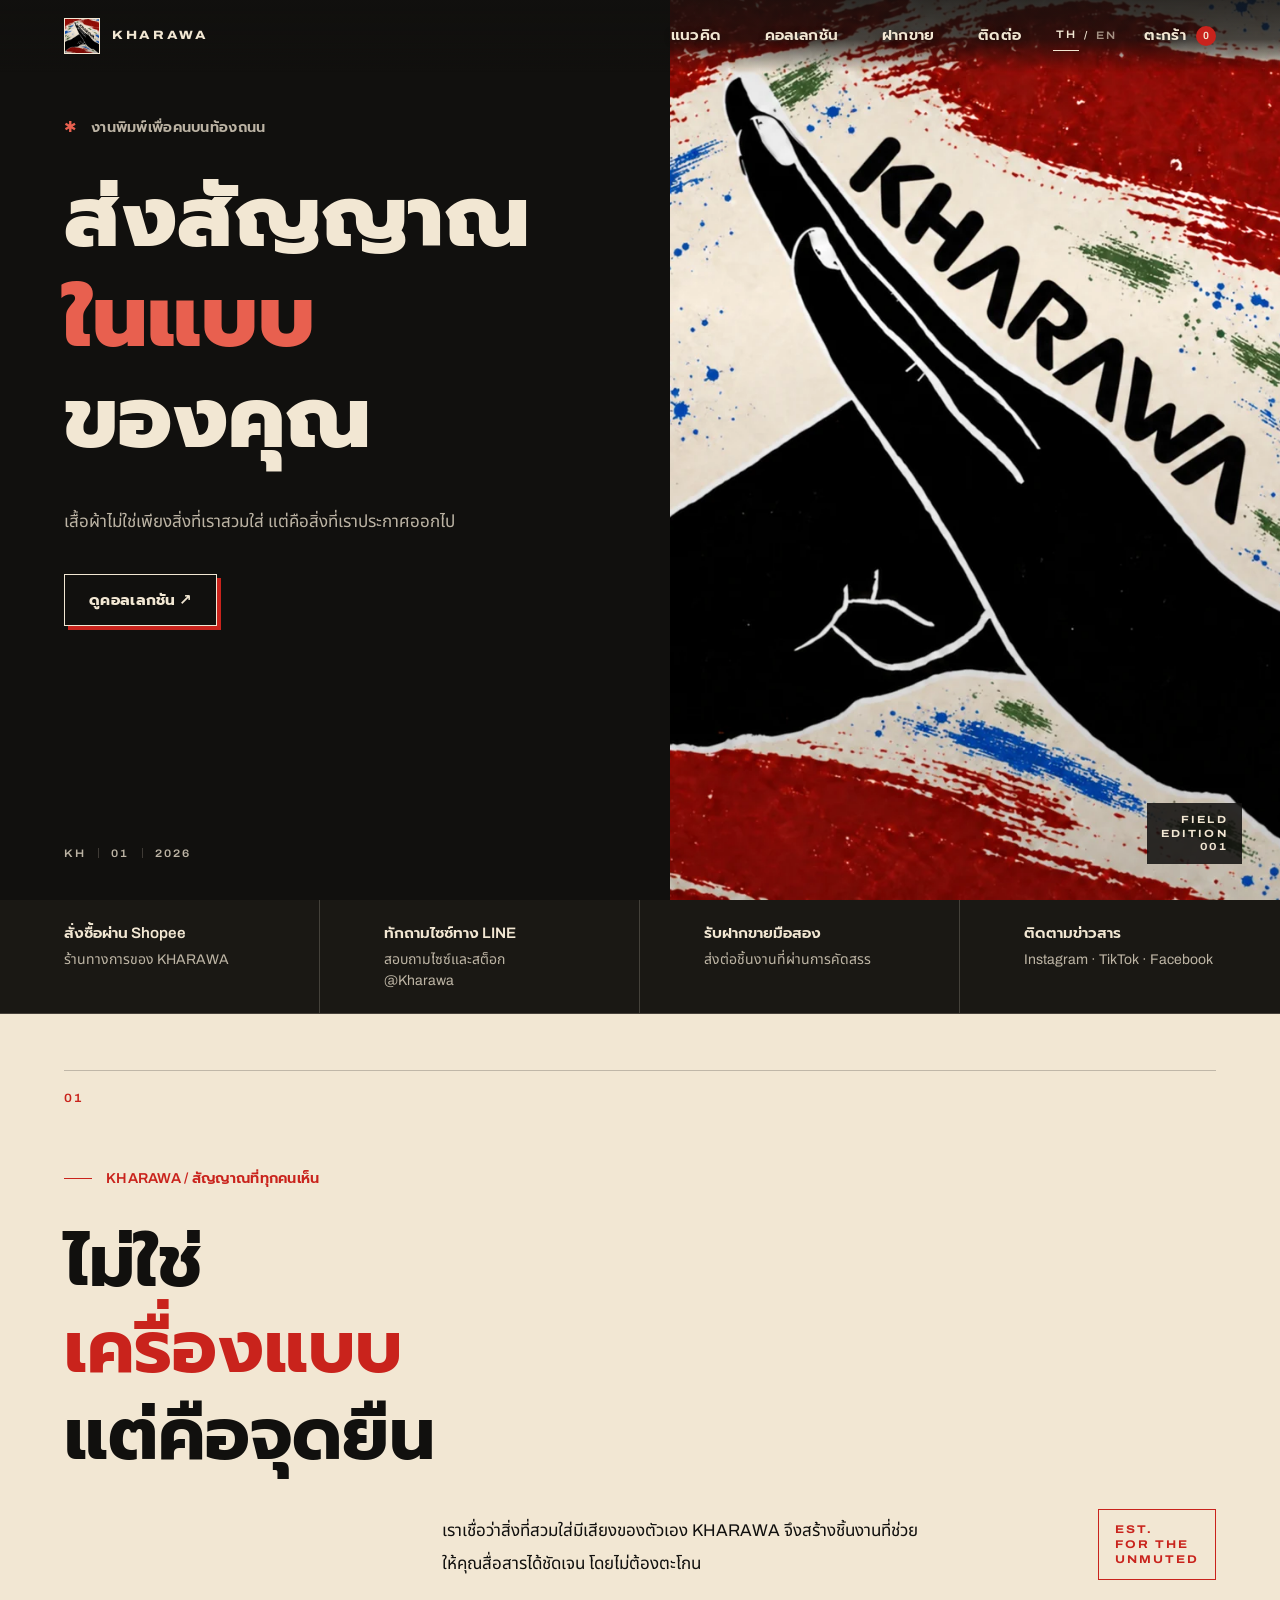
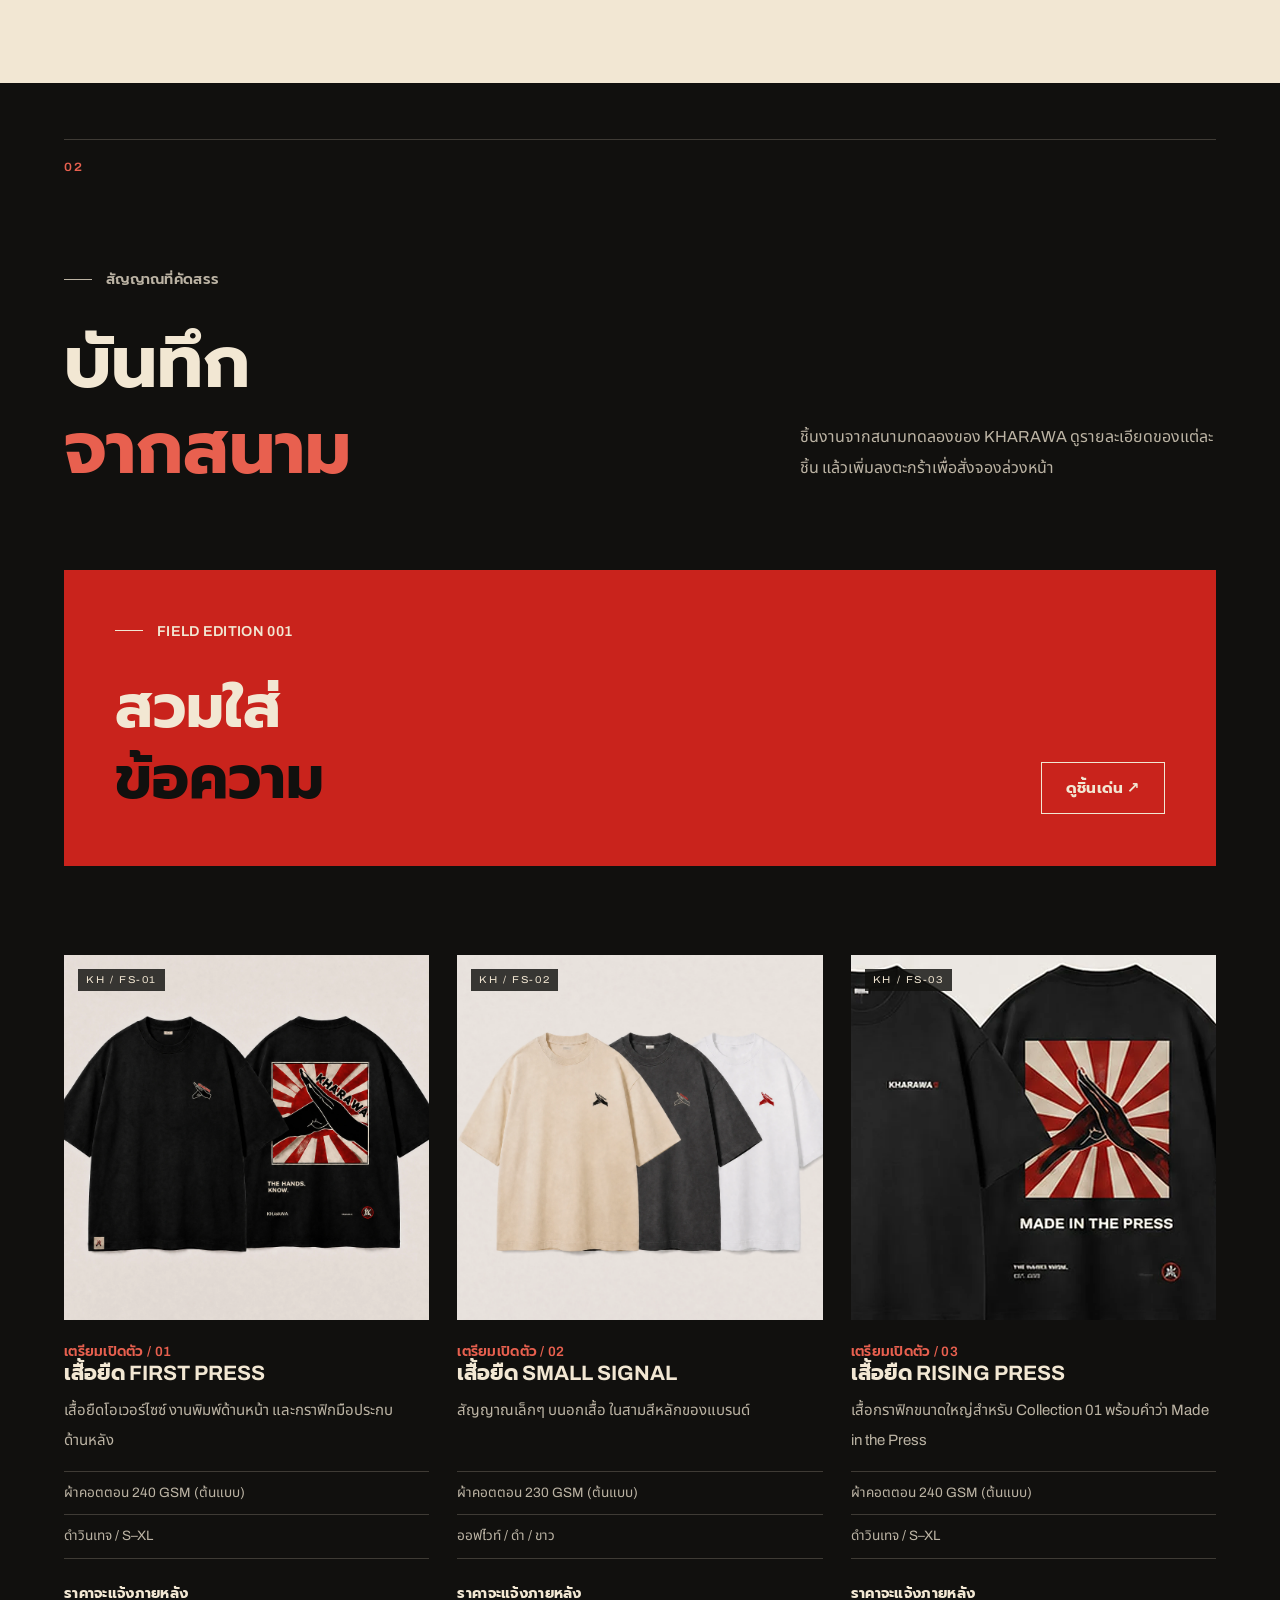
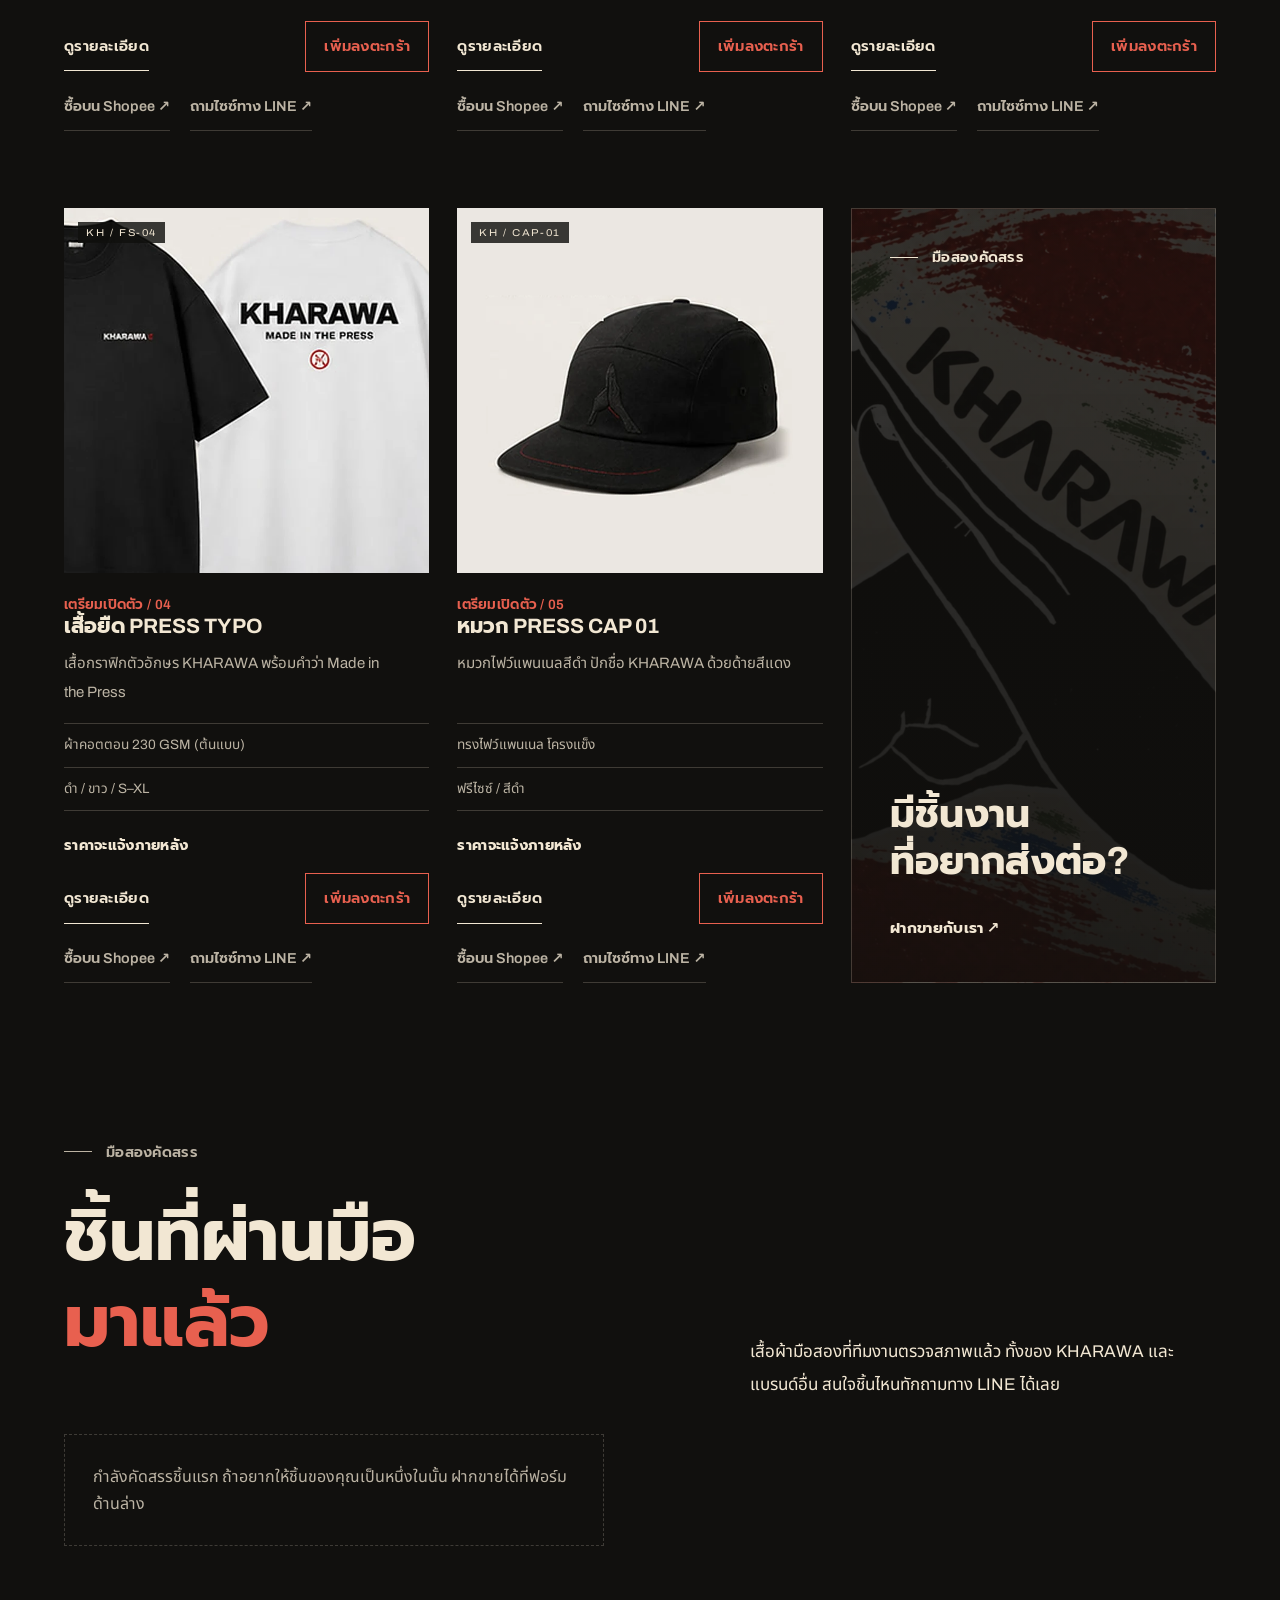
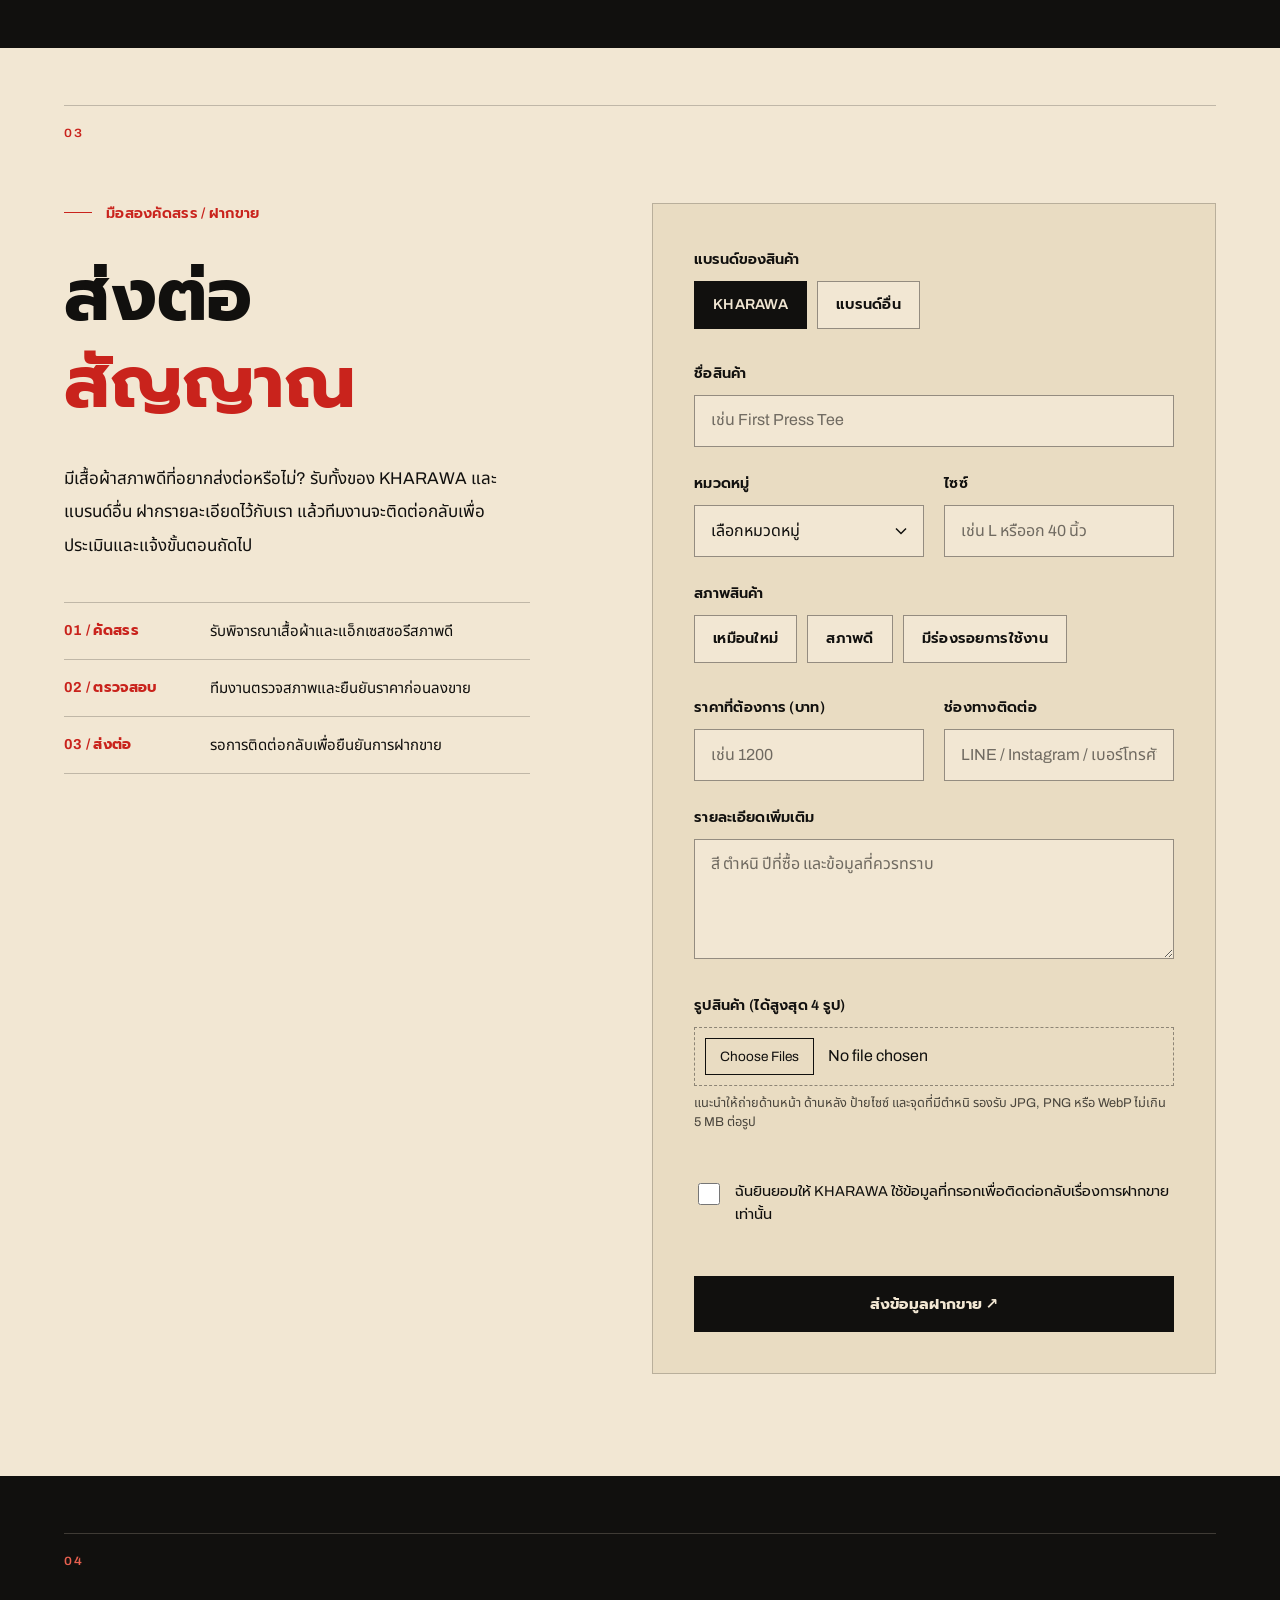
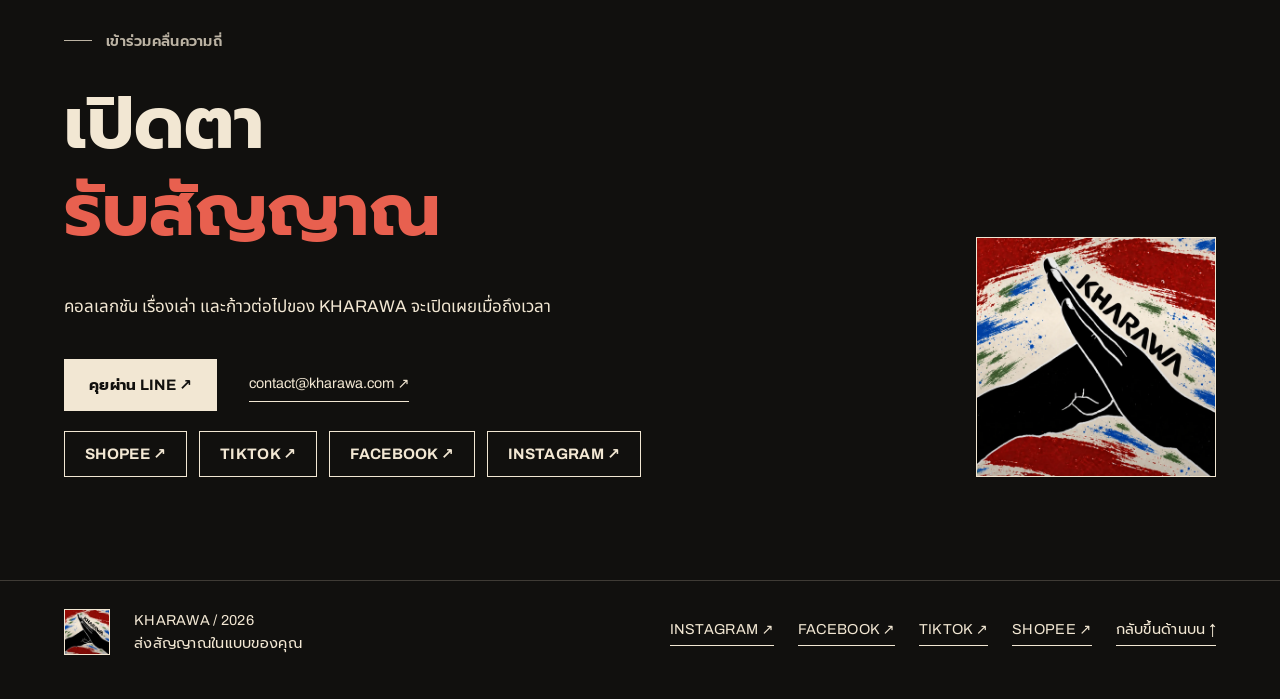
==== site/index.html @ cfc96ad9 "Add share buttons, auto caption and slideshow video for pre-loved items Co-Authored-By: Claude Sonne" ====
<!doctype html>
<html lang="th">
<head>
  <meta charset="utf-8" />
  <meta name="viewport" content="width=device-width, initial-scale=1" />
  <meta name="description" content="KHARAWA — Make Your Signal. เสื้อผ้าและชิ้นงานที่ให้คุณประกาศตัวตนผ่านสิ่งที่สวมใส่" />
  <meta name="theme-color" content="#11100e" />
  <meta property="og:title" content="KHARAWA — Make Your Signal" />
  <meta property="og:description" content="Not a uniform. A position." />
  <meta property="og:type" content="website" />
  <title>KHARAWA — Make Your Signal</title>
  <link rel="icon" type="image/png" sizes="32x32" href="./assets/favicon-32.png" />
  <link rel="apple-touch-icon" href="./assets/apple-touch-icon.png" />
  <link rel="preconnect" href="https://fonts.googleapis.com" />
  <link rel="preconnect" href="https://fonts.gstatic.com" crossorigin />
  <link rel="stylesheet" href="https://fonts.googleapis.com/css2?family=Archivo:wdth,wght@62..125,100..900&family=Noto+Sans+Thai:wght@300..800&family=Prompt:wght@500;600;700;800&display=swap" />
  <link rel="stylesheet" href="./styles.css" />
</head>
<body>
  <header class="site-header" id="top">
    <a class="brand-lockup" href="#top" aria-label="กลับไปหน้าแรก KHARAWA">
      <img src="./assets/icon-192.png" width="36" height="36" alt="โลโก้ KHARAWA รูปมือประกบและตัวอักษร KHARAWA" />
      <span>KHARAWA</span>
    </a>
    <nav class="main-nav" aria-label="เมนูหลัก">
      <a href="#manifesto" data-i18n="nav.manifesto">แนวคิด</a>
      <a href="#collection" data-i18n="nav.collection">คอลเลกชัน</a>
      <a href="#consign" data-i18n="nav.consign">ฝากขาย</a>
      <a href="#contact" data-i18n="nav.contact">ติดต่อ</a>
    </nav>
    <div class="header-actions">
      <div class="language-switcher" aria-label="เลือกภาษา"><button class="language-button is-active" type="button" data-language="th" aria-pressed="true">TH</button><span>/</span><button class="language-button" type="button" data-language="en" aria-pressed="false">EN</button></div>
      <button class="cart-button" type="button" aria-controls="cart-drawer" aria-expanded="false">ตะกร้า <span class="cart-count">0</span></button>
      <button class="menu-button" type="button" aria-expanded="false" aria-controls="mobile-nav">เมนู</button>
    </div>
  </header>

  <div class="mobile-nav" id="mobile-nav" hidden>
    <a href="#manifesto" data-i18n="nav.mobileManifesto">01 / แนวคิด</a>
    <a href="#collection" data-i18n="nav.mobileCollection">02 / คอลเลกชัน</a>
    <a href="#consign" data-i18n="nav.mobileConsign">03 / ฝากขาย</a>
    <a href="#contact" data-i18n="nav.mobileContact">04 / ติดต่อ</a>
  </div>

  <aside class="cart-drawer" id="cart-drawer" aria-label="ตะกร้าสินค้า" aria-hidden="true">
    <div class="cart-head"><h2 data-i18n="cart.title">ตะกร้าของคุณ</h2><button class="cart-close" type="button" aria-label="ปิดตะกร้า">×</button></div>
    <div class="cart-items" aria-live="polite"><p class="empty-cart">ยังไม่มีสินค้าในตะกร้า</p></div>
    <div class="cart-foot">
      <div class="cart-total"><span data-i18n="cart.total">รวม</span><strong class="cart-total-value">ราคาจะแจ้งภายหลัง</strong></div>
      <p class="cart-note" data-i18n="cart.note">ราคาและค่าจัดส่งจะแจ้งยืนยันเมื่อเปิดรับสั่งจองล่วงหน้า</p>
      <button class="button button-dark checkout-button" type="button" disabled data-i18n="cart.checkout">ขอสั่งจองล่วงหน้า</button>
    </div>
  </aside>
  <div class="cart-backdrop" hidden></div>

  <dialog class="product-modal" id="product-modal">
    <button class="modal-close" type="button" aria-label="ปิดรายละเอียดสินค้า">×</button>
    <div class="modal-layout">
      <div class="modal-art product-image"><span class="modal-sku"></span></div>
      <div class="modal-copy">
        <p class="product-meta modal-status"></p>
        <h2 class="modal-title"></h2>
        <p class="modal-description"></p>
        <ul class="modal-specs"></ul>
        <strong class="modal-price" data-i18n="price.tbc">ราคาจะแจ้งภายหลัง</strong>
        <button class="button button-dark modal-add" type="button" data-i18n="cart.add">เพิ่มลงตะกร้า +</button>
      </div>
    </div>
  </dialog>

  <main>
    <section class="hero" aria-labelledby="hero-title">
      <div class="hero-copy">
        <p class="eyebrow" data-i18n="hero.eyebrow">งานพิมพ์เพื่อคนบนท้องถนน</p>
        <h1 id="hero-title" data-i18n-html="hero.title">ส่งสัญญาณ<br /><em>ในแบบ</em><br />ของคุณ</h1>
        <p class="hero-description" data-i18n="hero.description">เสื้อผ้าไม่ใช่เพียงสิ่งที่เราสวมใส่ แต่คือสิ่งที่เราประกาศออกไป</p>
        <a class="button button-light hero-cta" href="#collection" data-i18n="hero.cta">ดูคอลเลกชัน ↗</a>
        <p class="edition-mark"><span>KH</span><span>01</span><span>2026</span></p>
      </div>
      <div class="hero-art">
        <img src="./assets/kharawa-art.webp" width="1228" height="1060" alt="ภาพศิลป์ KHARAWA รูปมือประกบเหนือพื้นผิวสีแดง ครีม น้ำเงิน และเขียว" fetchpriority="high" />
        <span class="hero-art-label">FIELD<br />EDITION<br />001</span>
      </div>
    </section>

        <section class="trust-strip" aria-label="ช่องทางและบริการ">
      <p><b data-i18n="trust.1t">สั่งซื้อผ่าน Shopee</b><span data-i18n="trust.1">ร้านทางการของ KHARAWA</span></p>
      <p><b data-i18n="trust.2t">ทักถามไซซ์ทาง LINE</b><span data-i18n="trust.2">สอบถามไซซ์และสต็อก @Kharawa</span></p>
      <p><b data-i18n="trust.3t">รับฝากขายมือสอง</b><span data-i18n="trust.3">ส่งต่อชิ้นงานที่ผ่านการคัดสรร</span></p>
      <p><b data-i18n="trust.4t">ติดตามข่าวสาร</b><span data-i18n="trust.4">Instagram · TikTok · Facebook</span></p>
    </section>
    <section class="manifesto section-cream" id="manifesto" aria-labelledby="manifesto-title">
      <div class="section-index">01</div>
      <div class="manifesto-main">
        <p class="eyebrow dark" data-i18n="manifesto.eyebrow">KHARAWA / สัญญาณที่ทุกคนเห็น</p>
        <h2 id="manifesto-title" data-i18n-html="manifesto.title">ไม่ใช่<br /><em>เครื่องแบบ</em><br />แต่คือจุดยืน</h2>
        <p class="body-copy" data-i18n="manifesto.body">เราเชื่อว่าสิ่งที่สวมใส่มีเสียงของตัวเอง KHARAWA จึงสร้างชิ้นงานที่ช่วยให้คุณสื่อสารได้ชัดเจน โดยไม่ต้องตะโกน</p>
      </div>
      <div class="manifesto-stamp">EST.<br />FOR THE<br />UNMUTED</div>
    </section>

    <section class="collection section-black" id="collection" aria-labelledby="collection-title">
      <div class="section-index">02</div>
      <div class="collection-heading">
        <div>
          <p class="eyebrow" data-i18n="collection.eyebrow">สัญญาณที่คัดสรร</p>
          <h2 id="collection-title" data-i18n-html="collection.title">บันทึก<br /><em>จากสนาม</em></h2>
        </div>
        <p class="section-intro" data-i18n="collection.intro">ชิ้นงานจากสนามทดลองของ KHARAWA ดูรายละเอียดของแต่ละชิ้น แล้วเพิ่มลงตะกร้าเพื่อสั่งจองล่วงหน้า</p>
      </div>

      <div class="showcase-banner">
        <div><p class="eyebrow" data-i18n="showcase.eyebrow">FIELD EDITION 001</p><h3 data-i18n-html="showcase.title">สวมใส่<br /><em>ข้อความ</em></h3></div>
        <button class="button button-light" type="button" data-product="first-press-tee" data-i18n="showcase.cta">ดูชิ้นเด่น ↗</button>
      </div>

      <div class="product-grid">
        <article class="product-card" data-card="first-press-tee"><div class="product-image product-image-1"><span>KH / FS-01</span></div><p class="product-meta">เตรียมเปิดตัว / 01</p><h3>เสื้อยืด FIRST PRESS</h3><p>เสื้อยืดโอเวอร์ไซซ์ งานพิมพ์ด้านหน้า และกราฟิกมือประกบด้านหลัง</p><ul><li>ผ้าคอตตอน 240 GSM (ต้นแบบ)</li><li>ดำวินเทจ / S–XL</li></ul><strong data-i18n="price.tbc">ราคาจะแจ้งภายหลัง</strong><div class="product-actions"><button class="text-button" type="button" data-product="first-press-tee">ดูรายละเอียด</button><button class="add-button" type="button" data-add="first-press-tee">เพิ่มลงตะกร้า</button></div><div class="buy-row"><a class="buy-link" href="https://shopee.co.th/liu.bei0705#product_list" target="_blank" rel="noopener noreferrer" data-i18n="buy.shopee">ซื้อบน Shopee ↗</a><a class="buy-link" href="https://line.me/R/ti/p/%40Kharawa" target="_blank" rel="noopener noreferrer" data-i18n="buy.line">ถามไซซ์ทาง LINE ↗</a></div></article>
        <article class="product-card" data-card="small-signal-tee"><div class="product-image product-image-2"><span>KH / FS-02</span></div><p class="product-meta">เตรียมเปิดตัว / 02</p><h3>เสื้อยืด SMALL SIGNAL</h3><p>สัญญาณเล็กๆ บนอกเสื้อ ในสามสีหลักของแบรนด์</p><ul><li>ผ้าคอตตอน 230 GSM (ต้นแบบ)</li><li>ออฟไวท์ / ดำ / ขาว</li></ul><strong data-i18n="price.tbc">ราคาจะแจ้งภายหลัง</strong><div class="product-actions"><button class="text-button" type="button" data-product="small-signal-tee">ดูรายละเอียด</button><button class="add-button" type="button" data-add="small-signal-tee">เพิ่มลงตะกร้า</button></div><div class="buy-row"><a class="buy-link" href="https://shopee.co.th/liu.bei0705#product_list" target="_blank" rel="noopener noreferrer" data-i18n="buy.shopee">ซื้อบน Shopee ↗</a><a class="buy-link" href="https://line.me/R/ti/p/%40Kharawa" target="_blank" rel="noopener noreferrer" data-i18n="buy.line">ถามไซซ์ทาง LINE ↗</a></div></article>
        <article class="product-card" data-card="rising-press-tee"><div class="product-image product-image-3"><span>KH / FS-03</span></div><p class="product-meta">เตรียมเปิดตัว / 03</p><h3>เสื้อยืด RISING PRESS</h3><p>เสื้อกราฟิกขนาดใหญ่สำหรับ Collection 01 พร้อมคำว่า Made in the Press</p><ul><li>ผ้าคอตตอน 240 GSM (ต้นแบบ)</li><li>ดำวินเทจ / S–XL</li></ul><strong data-i18n="price.tbc">ราคาจะแจ้งภายหลัง</strong><div class="product-actions"><button class="text-button" type="button" data-product="rising-press-tee">ดูรายละเอียด</button><button class="add-button" type="button" data-add="rising-press-tee">เพิ่มลงตะกร้า</button></div><div class="buy-row"><a class="buy-link" href="https://shopee.co.th/liu.bei0705#product_list" target="_blank" rel="noopener noreferrer" data-i18n="buy.shopee">ซื้อบน Shopee ↗</a><a class="buy-link" href="https://line.me/R/ti/p/%40Kharawa" target="_blank" rel="noopener noreferrer" data-i18n="buy.line">ถามไซซ์ทาง LINE ↗</a></div></article>
        <article class="product-card" data-card="press-typo-tee"><div class="product-image product-image-4"><span>KH / FS-04</span></div><p class="product-meta">เตรียมเปิดตัว / 04</p><h3>เสื้อยืด PRESS TYPO</h3><p>เสื้อกราฟิกตัวอักษร KHARAWA พร้อมคำว่า Made in the Press</p><ul><li>ผ้าคอตตอน 230 GSM (ต้นแบบ)</li><li>ดำ / ขาว / S–XL</li></ul><strong data-i18n="price.tbc">ราคาจะแจ้งภายหลัง</strong><div class="product-actions"><button class="text-button" type="button" data-product="press-typo-tee">ดูรายละเอียด</button><button class="add-button" type="button" data-add="press-typo-tee">เพิ่มลงตะกร้า</button></div><div class="buy-row"><a class="buy-link" href="https://shopee.co.th/liu.bei0705#product_list" target="_blank" rel="noopener noreferrer" data-i18n="buy.shopee">ซื้อบน Shopee ↗</a><a class="buy-link" href="https://line.me/R/ti/p/%40Kharawa" target="_blank" rel="noopener noreferrer" data-i18n="buy.line">ถามไซซ์ทาง LINE ↗</a></div></article>
        <article class="product-card" data-card="press-cap-01"><div class="product-image product-image-5"><span>KH / CAP-01</span></div><p class="product-meta">เตรียมเปิดตัว / 05</p><h3>หมวก PRESS CAP 01</h3><p>หมวกไฟว์แพนเนลสีดำ ปักชื่อ KHARAWA ด้วยด้ายสีแดง</p><ul><li>ทรงไฟว์แพนเนล โครงแข็ง</li><li>ฟรีไซซ์ / สีดำ</li></ul><strong data-i18n="price.tbc">ราคาจะแจ้งภายหลัง</strong><div class="product-actions"><button class="text-button" type="button" data-product="press-cap-01">ดูรายละเอียด</button><button class="add-button" type="button" data-add="press-cap-01">เพิ่มลงตะกร้า</button></div><div class="buy-row"><a class="buy-link" href="https://shopee.co.th/liu.bei0705#product_list" target="_blank" rel="noopener noreferrer" data-i18n="buy.shopee">ซื้อบน Shopee ↗</a><a class="buy-link" href="https://line.me/R/ti/p/%40Kharawa" target="_blank" rel="noopener noreferrer" data-i18n="buy.line">ถามไซซ์ทาง LINE ↗</a></div></article>
        <a class="grid-note" href="#consign"><p class="eyebrow" data-i18n="note.eyebrow">มือสองคัดสรร</p><h3 data-i18n-html="note.title">มีชิ้นงาน<br />ที่อยากส่งต่อ?</h3><span class="note-cta" data-i18n="note.cta">ฝากขายกับเรา ↗</span></a>
      </div>
    </section>

    <section class="preloved section-black" id="preloved" aria-labelledby="preloved-title">
      <div class="preloved-head">
        <div><p class="eyebrow" data-i18n="preloved.eyebrow">มือสองคัดสรร</p><h2 id="preloved-title" data-i18n-html="preloved.title">ชิ้นที่ผ่านมือ<br /><em>มาแล้ว</em></h2></div>
        <p class="body-copy" data-i18n="preloved.body">เสื้อผ้ามือสองที่ทีมงานตรวจสภาพแล้ว ทั้งของ KHARAWA และแบรนด์อื่น สนใจชิ้นไหนทักถามทาง LINE ได้เลย</p>
      </div>
      <div class="preloved-filters" id="preloved-filters" role="group" aria-label="กรองตามแบรนด์" hidden></div>
      <div class="preloved-grid" id="preloved-grid"></div>
      <p class="preloved-empty" id="preloved-empty" hidden></p>
    </section>

    <section class="consign section-cream" id="consign" aria-labelledby="consign-title">
      <div class="section-index">03</div>
      <div class="consign-intro">
        <p class="eyebrow dark" data-i18n="consign.eyebrow">มือสองคัดสรร / ฝากขาย</p>
        <h2 id="consign-title" data-i18n-html="consign.title">ส่งต่อ<br /><em>สัญญาณ</em></h2>
        <p class="body-copy" data-i18n="consign.body">มีชิ้นงาน KHARAWA ที่อยากส่งต่อหรือไม่? ฝากรายละเอียดไว้กับเรา แล้วทีมงานจะติดต่อกลับเพื่อประเมินและแจ้งขั้นตอนถัดไป</p>
        <div class="consign-rules">
          <p><strong data-i18n="consign.ruleOneTitle">01 / คัดสรร</strong><span data-i18n="consign.ruleOne">รับพิจารณาเสื้อผ้าและแอ็กเซสซอรีสภาพดี</span></p>
          <p><strong data-i18n="consign.ruleTwoTitle">02 / ตรวจสอบ</strong><span data-i18n="consign.ruleTwo">ทีมงานตรวจสภาพและยืนยันราคาก่อนลงขาย</span></p>
          <p><strong data-i18n="consign.ruleThreeTitle">03 / ส่งต่อ</strong><span data-i18n="consign.ruleThree">รอการติดต่อกลับเพื่อยืนยันการฝากขาย</span></p>
        </div>
      </div>
      <div class="consign-panel">
      <form class="consign-form" id="consign-form" novalidate>
        <fieldset class="field-group"><legend data-i18n="consign.brandLabel">แบรนด์ของสินค้า</legend>
          <div class="pill-row">
            <label class="pill"><input type="radio" name="brand" value="kharawa" checked /><span data-i18n="consign.brandKharawa">KHARAWA</span></label>
            <label class="pill"><input type="radio" name="brand" value="other" /><span data-i18n="consign.brandOther">แบรนด์อื่น</span></label>
          </div>
          <label class="brand-other" id="brand-other-wrap" hidden><span data-i18n="consign.brandNameLabel">ชื่อแบรนด์</span><input name="brandName" autocomplete="off" placeholder="เช่น Uniqlo, Carhartt" data-i18n-placeholder="consign.brandNamePlaceholder" /></label>
        </fieldset>
        <label><span data-i18n="consign.itemLabel">ชื่อสินค้า</span><input name="itemName" required placeholder="เช่น First Press Tee" data-i18n-placeholder="consign.itemPlaceholder" /></label>
        <div class="form-row"><label><span data-i18n="consign.categoryLabel">หมวดหมู่</span><select name="category" required><option value="" data-i18n="consign.categoryPlaceholder">เลือกหมวดหมู่</option><option value="tee" data-i18n="consign.tee">เสื้อยืด</option><option value="shirt" data-i18n="consign.shirt">เสื้อเชิ้ต / เสื้อมีกระดุม</option><option value="outer" data-i18n="consign.outer">แจ็กเก็ต / เสื้อคลุม</option><option value="bottoms" data-i18n="consign.bottoms">กางเกง / กระโปรง</option><option value="cap" data-i18n="consign.cap">หมวก</option><option value="accessory" data-i18n="consign.accessory">แอ็กเซสซอรี</option><option value="other" data-i18n="consign.otherCat">อื่นๆ</option></select></label><label><span data-i18n="consign.sizeLabel">ไซซ์</span><input name="size" required placeholder="เช่น L หรืออก 40 นิ้ว" data-i18n-placeholder="consign.sizePlaceholder" /></label></div>
        <fieldset class="field-group"><legend data-i18n="consign.conditionLabel">สภาพสินค้า</legend>
          <div class="pill-row">
            <label class="pill"><input type="radio" name="condition" value="new" required /><span data-i18n="consign.conditionNew">เหมือนใหม่</span></label>
            <label class="pill"><input type="radio" name="condition" value="good" /><span data-i18n="consign.conditionGood">สภาพดี</span></label>
            <label class="pill"><input type="radio" name="condition" value="used" /><span data-i18n="consign.conditionUsed">มีร่องรอยการใช้งาน</span></label>
          </div>
        </fieldset>
        <div class="form-row"><label><span data-i18n="consign.priceLabel">ราคาที่ต้องการ (บาท)</span><input name="price" type="number" min="0" step="1" inputmode="numeric" placeholder="เช่น 1200" data-i18n-placeholder="consign.pricePlaceholder" /></label><label><span data-i18n="consign.contactLabel">ช่องทางติดต่อ</span><input name="contact" required placeholder="LINE / Instagram / เบอร์โทรศัพท์" data-i18n-placeholder="consign.contactPlaceholder" /></label></div>
        <label><span data-i18n="consign.detailsLabel">รายละเอียดเพิ่มเติม</span><textarea name="details" rows="4" placeholder="สี ตำหนิ ปีที่ซื้อ และข้อมูลที่ควรทราบ" data-i18n-placeholder="consign.detailsPlaceholder"></textarea></label>
        <label class="file-field"><span data-i18n="consign.photoLabel">รูปสินค้า (ได้สูงสุด 4 รูป)</span><input id="consign-photo" name="photo" type="file" accept="image/jpeg,image/png,image/webp" multiple /><small data-i18n="consign.photoNote">แนะนำให้ถ่ายด้านหน้า ด้านหลัง ป้ายไซซ์ และจุดที่มีตำหนิ รองรับ JPG, PNG หรือ WebP ไม่เกิน 5 MB ต่อรูป</small><span class="photo-error" id="consign-photo-error" role="alert"></span><span class="photo-previews" id="consign-photo-previews"></span></label>
        <label class="consent"><input type="checkbox" name="consent" required /><span data-i18n="consign.consent">ฉันยินยอมให้ KHARAWA ใช้ข้อมูลที่กรอกเพื่อติดต่อกลับเรื่องการฝากขายเท่านั้น</span></label>
        <span class="form-error" id="consign-form-error" role="alert"></span>
        <button class="button button-dark" type="submit" data-i18n="consign.submit">ส่งข้อมูลฝากขาย ↗</button>
      </form>
      <div class="consign-done" id="consign-done" hidden tabindex="-1">
        <p class="eyebrow dark" data-i18n="done.eyebrow">บันทึกรายการแล้ว</p>
        <p class="done-ref"><span data-i18n="done.refLabel">เลขอ้างอิง</span> <strong id="done-ref">KH-C-000000-0000</strong></p>
        <p class="body-copy" data-i18n="done.next">อีกหนึ่งขั้นตอน: กดส่งรายการนี้ให้ทีมงานทาง LINE เพื่อให้เราได้รับข้อมูล แล้วส่งรูปสินค้าต่อในแชทได้เลย ทีมงานจะติดต่อกลับเพื่อประเมินราคา</p>
        <pre class="done-summary" id="done-summary"></pre>
        <div class="done-actions"><a class="button button-dark" id="done-line" href="https://line.me/R/ti/p/%40Kharawa" target="_blank" rel="noopener noreferrer" data-i18n="done.line">ส่งให้ทีมงานทาง LINE ↗</a><button class="button button-ghost" type="button" id="done-copy" data-i18n="done.copy">คัดลอกข้อความ</button><button class="text-button" type="button" id="done-again" data-i18n="done.again">ฝากชิ้นอื่นต่อ</button></div>
        <p class="form-status" id="done-status" role="status" aria-live="polite"></p>
        <p class="done-note" data-i18n="done.note">หมายเหตุ: เว็บไซต์ยังไม่ได้ส่งข้อมูลให้ทีมงานอัตโนมัติ ข้อมูลที่กรอกถูกเก็บไว้ในเบราว์เซอร์นี้เท่านั้น</p>
      </div>
      </div>
    </section>

    <section class="contact section-black" id="contact" aria-labelledby="contact-title">
      <div class="section-index">04</div>
      <div class="contact-main"><p class="eyebrow" data-i18n="contact.eyebrow">เข้าร่วมคลื่นความถี่</p><h2 id="contact-title" data-i18n-html="contact.title">เปิดตา<br /><em>รับสัญญาณ</em></h2><p class="body-copy" data-i18n="contact.body">คอลเลกชัน เรื่องเล่า และก้าวต่อไปของ KHARAWA จะเปิดเผยเมื่อถึงเวลา</p><div class="contact-actions"><a class="button button-cream" href="https://line.me/R/ti/p/%40Kharawa" target="_blank" rel="noreferrer" data-i18n="contact.line">คุยผ่าน LINE ↗</a><a class="text-link" href="mailto:contact@kharawa.com" data-i18n="contact.email">contact@kharawa.com ↗</a></div><div class="contact-social"><a class="button button-light" href="https://shopee.co.th/liu.bei0705#product_list" target="_blank" rel="noopener noreferrer">Shopee ↗</a><a class="button button-light" href="https://www.tiktok.com/@liube72" target="_blank" rel="noopener noreferrer">TikTok ↗</a><a class="button button-light" href="https://www.facebook.com/profile.php?id=61594162431839" target="_blank" rel="noopener noreferrer">Facebook ↗</a><a class="button button-light" href="https://www.instagram.com/kharawa.liubei/" target="_blank" rel="noopener noreferrer">Instagram ↗</a></div></div>
      <img class="contact-mark" src="./assets/icon-512.png" width="512" height="512" alt="โลโก้ KHARAWA" loading="lazy" />
    </section>
  </main>

  <footer class="site-footer"><img src="./assets/icon-192.png" width="46" height="46" alt="โลโก้ KHARAWA" loading="lazy" /><p data-i18n-html="footer.signature">KHARAWA / 2026<br />ส่งสัญญาณในแบบของคุณ</p><a class="footer-shop" href="https://www.instagram.com/kharawa.liubei/" target="_blank" rel="noopener noreferrer">INSTAGRAM ↗</a><a class="footer-shop" href="https://www.facebook.com/profile.php?id=61594162431839" target="_blank" rel="noopener noreferrer">FACEBOOK ↗</a><a class="footer-shop" href="https://www.tiktok.com/@liube72" target="_blank" rel="noopener noreferrer">TIKTOK ↗</a><a class="footer-shop" href="https://shopee.co.th/liu.bei0705#product_list" target="_blank" rel="noopener noreferrer">SHOPEE ↗</a><a href="#top" data-i18n="footer.top">กลับขึ้นด้านบน ↑</a></footer>
  <script src="./share.js"></script>
  <script src="./script.js"></script>
</body>
</html>
---- site/styles.css ----
/* KHARAWA — v2 design.
   Manus's language (ink / cream / red / blue, tight display caps, numbered sections, hard red shadow on dialogs)
   on a stricter grid, with Archivo for Latin and Noto Sans Thai for Thai (fonts are linked from index.html). */

:root {
  --black: #11100e;
  --ink: #1a1814;
  --cream: #f2e7d3;
  --paper: #e9dcc2;
  --red: #c9231c;
  --red-hi: #e8604f; /* red for small text on black: 5.6:1 (brand red is 3.4:1 there) */
  --blue: #164f9b;
  --line: rgba(242, 231, 211, .2);
  --line-dark: rgba(17, 16, 14, .22);
  --muted: rgba(242, 231, 211, .76);
  --muted-dark: rgba(17, 16, 14, .74);

  --font: 'Archivo', 'Noto Sans Thai', 'Sarabun', system-ui, -apple-system, 'Segoe UI', sans-serif;
  --font-display: var(--font); /* headings and labels; Thai gets Prompt (heavier, wider) so it holds up next to the Archivo capitals */
  --track-label: .18em;   /* small caps labels; Thai has no caps, so it is nearly 0 under html[lang="th"] */
  --track-display: -.035em;
  --lh-body: 1.75;

  --header-h: 72px;
  --gutter: clamp(20px, 5vw, 80px);
  --max: 1360px;
  --pad: max(var(--gutter), calc((100% - var(--max)) / 2));
  --pad-vw: max(var(--gutter), calc((100vw - var(--max)) / 2)); /* same edge as --pad, for boxes nested inside a grid column */
  --section-y: clamp(64px, 8vw, 120px);
  --ease: cubic-bezier(.2, .7, .2, 1);
}
html[lang="th"] {
  --font-display: 'Archivo', 'Prompt', 'Noto Sans Thai', 'Sarabun', system-ui, sans-serif;
  --track-label: .02em;
  --track-display: 0em;
  --lh-body: 1.95;
}

* { box-sizing: border-box; }
html { scroll-behavior: smooth; -webkit-text-size-adjust: 100%; text-size-adjust: 100%; }
body { margin: 0; background: var(--black); color: var(--cream); font-family: var(--font); font-size: 16px; line-height: var(--lh-body); -webkit-font-smoothing: antialiased; text-rendering: optimizeLegibility; }
body.drawer-open, body.modal-open { overflow: hidden; }
a { color: inherit; text-decoration: none; }
button { font: inherit; color: inherit; }
img { max-width: 100%; }
:focus-visible { outline: 2px solid var(--red-hi); outline-offset: 3px; }
.section-cream :focus-visible, .cart-drawer :focus-visible, .product-modal :focus-visible, .mobile-nav :focus-visible { outline-color: var(--blue); }
section[id] { scroll-margin-top: var(--header-h); }

h1, h2, h3, p { margin-top: 0; }
p { text-wrap: pretty; }
h1, h2, h3, .eyebrow, .button, .main-nav a, .menu-button, .cart-button, .mobile-nav a, .product-meta, .product-card strong, .text-button, .add-button, .modal-price, .cart-total strong, .consign-rules strong, .consign-form label > span, .note-cta, .site-footer { font-family: var(--font-display); }
h1, h2, h3 { font-weight: 800; font-stretch: 112%; text-wrap: balance; }
h1 em, h2 em, h3 em { color: var(--red-hi); font-style: normal; }
.section-cream h2 em { color: var(--red); }
html[lang="th"] h1, html[lang="th"] h2, html[lang="th"] h3 { font-weight: 700; font-stretch: 100%; }
html[lang="th"] h1 { font-weight: 800; }

h1 { font-size: clamp(3.4rem, 2rem + 7vw, 9rem); line-height: .9; letter-spacing: var(--track-display); margin: 0; }
h2 { font-size: clamp(2.6rem, 1.4rem + 4.8vw, 6.6rem); line-height: .94; letter-spacing: var(--track-display); margin: 0 0 .5em; }
html[lang="th"] h1 { font-size: clamp(3rem, 1.6rem + 6.4vw, 8rem); line-height: 1.17; }
html[lang="th"] h2 { font-size: clamp(2.4rem, 1.3rem + 4vw, 5.6rem); line-height: 1.2; }

.eyebrow { display: flex; align-items: center; gap: 14px; margin: 0 0 clamp(20px, 2.4vw, 32px); font-size: .72rem; font-weight: 600; font-stretch: 112%; line-height: 1.4; letter-spacing: var(--track-label); text-transform: uppercase; color: var(--muted); }
.eyebrow::before { content: ""; flex: none; width: 28px; height: 1px; background: currentColor; }
.eyebrow.dark { color: var(--red); }
html[lang="th"] .eyebrow { font-size: .9rem; font-stretch: 100%; }
.body-copy { max-width: 34em; margin: 0; font-size: 1.0625rem; line-height: var(--lh-body); }

.section-index { grid-column: 1 / -1; display: flex; align-items: baseline; padding-top: 16px; margin-bottom: clamp(32px, 4.5vw, 64px); border-top: 1px solid var(--line-dark); color: var(--red); font-size: .75rem; font-weight: 600; font-stretch: 112%; letter-spacing: .2em; }
.section-black .section-index { border-top-color: var(--line); color: var(--red-hi); }
.section-cream { background: var(--cream); color: var(--black); }
.section-black { background: var(--black); color: var(--cream); }

/* ---------- Buttons ---------- */
.button { display: inline-flex; align-items: center; justify-content: center; gap: 18px; min-height: 52px; padding: 14px 24px; border: 1px solid currentColor; background: transparent; font-size: .72rem; font-weight: 700; font-stretch: 112%; letter-spacing: var(--track-label); text-transform: uppercase; line-height: 1.2; cursor: pointer; transition: background-color .25s, color .25s, border-color .25s, transform .25s var(--ease); }
html[lang="th"] .button { font-size: .95rem; font-stretch: 100%; }
.button:hover, .button:focus-visible { transform: translate(-3px, -3px); }
.button-light { color: var(--cream); }
.button-light:hover { background: var(--cream); color: var(--black); }
.button-dark { color: var(--cream); background: var(--black); border-color: var(--black); }
.button-dark:hover { color: var(--black); background: transparent; }
.button-cream { color: var(--black); background: var(--cream); border-color: var(--cream); }
.button-cream:hover { color: var(--cream); background: var(--red); border-color: var(--red); }
.text-link { display: inline-block; padding-bottom: 4px; border-bottom: 1px solid currentColor; font-size: .9rem; transition: color .2s, border-color .2s; }
.text-link:hover { color: var(--red-hi); }

/* ---------- Header ---------- */
.site-header { position: fixed; z-index: 10; top: 0; left: 0; width: 100%; height: var(--header-h); display: flex; align-items: center; gap: 32px; padding: 0 var(--pad); background: rgba(17, 16, 14, .94); -webkit-backdrop-filter: blur(12px); backdrop-filter: blur(12px); border-bottom: 1px solid var(--line); }
/* Over the hero the header floats on the artwork; script.js adds .is-overlay only while the hero is under it. */
.site-header.is-overlay { background-color: transparent; background-image: linear-gradient(rgba(17, 16, 14, .86), rgba(17, 16, 14, .74) 55%, rgba(17, 16, 14, 0)); background-origin: border-box; -webkit-backdrop-filter: none; backdrop-filter: none; border-bottom-color: transparent; }
.site-header.is-overlay .main-nav a, .site-header.is-overlay .menu-button, .site-header.is-overlay .cart-button, .site-header.is-overlay .language-switcher { text-shadow: 0 1px 6px rgba(17, 16, 14, .6); }
.brand-lockup { display: flex; align-items: center; gap: 12px; font-size: .75rem; font-weight: 800; font-stretch: 118%; letter-spacing: .22em; }
.brand-lockup img { width: 36px; height: 36px; object-fit: cover; border: 1px solid var(--cream); }
.main-nav { display: flex; gap: clamp(28px, 3.4vw, 52px); margin-left: auto; }
.main-nav a, .menu-button, .cart-button { position: relative; border: 0; background: transparent; cursor: pointer; font-size: .72rem; font-weight: 600; font-stretch: 112%; letter-spacing: var(--track-label); text-transform: uppercase; transition: color .2s; }
html[lang="th"] .main-nav a, html[lang="th"] .menu-button, html[lang="th"] .cart-button { font-size: .95rem; font-stretch: 100%; }
.main-nav a::after { content: ""; position: absolute; left: 0; right: 0; bottom: -6px; height: 1px; background: currentColor; transform: scaleX(0); transform-origin: left; transition: transform .35s var(--ease); }
.main-nav a:hover::after, .main-nav a:focus-visible::after { transform: scaleX(1); }
.menu-button:hover, .menu-button:focus-visible, .cart-button:hover, .cart-button:focus-visible { color: var(--red-hi); }
.header-actions { display: flex; align-items: center; gap: clamp(18px, 2vw, 30px); }
.language-switcher { display: flex; align-items: center; gap: 5px; font-size: .68rem; font-weight: 600; font-stretch: 112%; letter-spacing: .12em; }
.language-button { border: 0; background: transparent; color: inherit; cursor: pointer; font: inherit; letter-spacing: inherit; padding: 4px 3px; opacity: .6; transition: opacity .2s, color .2s; }
.language-button:hover, .language-button:focus-visible { opacity: 1; color: var(--red-hi); }
.language-button.is-active { opacity: 1; border-bottom: 1px solid currentColor; }
.menu-button, .cart-button { display: inline-flex; align-items: center; gap: 10px; min-height: 44px; padding: 0; }
.cart-count { display: inline-grid; place-items: center; min-width: 20px; height: 20px; padding: 0 5px; border-radius: 10px; background: var(--red); color: var(--cream); font-size: .65rem; font-stretch: 100%; letter-spacing: 0; text-shadow: none; }
.menu-button { display: none; }
.menu-button::before { content: ""; width: 18px; height: 10px; background: linear-gradient(currentColor, currentColor) top/100% 1.5px no-repeat, linear-gradient(currentColor, currentColor) center/100% 1.5px no-repeat, linear-gradient(currentColor, currentColor) bottom/100% 1.5px no-repeat; }

.mobile-nav { position: fixed; z-index: 9; top: var(--header-h); left: 0; right: 0; max-height: calc(100vh - var(--header-h)); overflow: auto; background: var(--cream); color: var(--black); padding: 8px var(--pad) 28px; flex-direction: column; border-bottom: 1px solid var(--line-dark); }
.mobile-nav:not([hidden]) { display: flex; }
.mobile-nav a { display: flex; justify-content: space-between; align-items: baseline; gap: 16px; padding: 18px 0; border-bottom: 1px solid var(--line-dark); font-size: 1.4rem; font-weight: 700; font-stretch: 112%; line-height: 1.3; letter-spacing: -.01em; }
html[lang="th"] .mobile-nav a { font-stretch: 100%; letter-spacing: 0; }
.mobile-nav a::after { content: "→"; color: var(--red); font-weight: 400; }
.mobile-nav a:hover { color: var(--red); }

/* ---------- Cart drawer ---------- */
.cart-drawer { position: fixed; z-index: 30; top: 0; right: 0; width: min(440px, 100vw); height: 100vh; height: 100dvh; background: var(--cream); color: var(--black); padding: 28px 30px; transform: translateX(100%); visibility: hidden; transition: transform .35s var(--ease), visibility 0s .35s; display: flex; flex-direction: column; }
.cart-drawer.is-open { transform: translateX(0); visibility: visible; transition: transform .35s var(--ease), visibility 0s; }
.cart-backdrop { position: fixed; z-index: 29; inset: 0; background: rgba(17, 16, 14, .7); }
.cart-head, .cart-total { display: flex; align-items: center; justify-content: space-between; gap: 20px; }
.cart-head { border-bottom: 1px solid var(--line-dark); padding-bottom: 16px; }
.cart-head h2 { font-size: 1.6rem; line-height: 1.2; margin: 0; letter-spacing: -.02em; }
html[lang="th"] .cart-head h2 { font-size: 1.6rem; letter-spacing: 0; }
.cart-close, .modal-close { display: grid; place-items: center; width: 44px; height: 44px; border: 0; background: transparent; color: inherit; cursor: pointer; font-size: 2rem; line-height: 1; }
.cart-close { margin-right: -10px; }
.cart-items { flex: 1; overflow: auto; padding: 8px 0 20px; }
.empty-cart { margin-top: 20px; color: var(--muted-dark); font-size: .95rem; }
.cart-item { display: grid; grid-template-columns: 64px 1fr auto; gap: 16px; align-items: center; border-bottom: 1px solid var(--line-dark); padding: 18px 0; }
.cart-item .cart-item-art { width: 64px; height: 80px; aspect-ratio: auto; margin: 0; }
.cart-item h3 { font-size: .92rem; line-height: 1.35; letter-spacing: .01em; margin: 0 0 4px; }
.cart-item p { font-size: .75rem; line-height: 1.4; margin: 0; color: var(--muted-dark); }
.cart-quantity { display: flex; align-items: center; gap: 12px; margin-top: 10px; }
.cart-quantity button { width: 30px; height: 30px; border: 1px solid var(--black); background: transparent; cursor: pointer; transition: background-color .2s, color .2s; }
.cart-quantity button:hover { background: var(--black); color: var(--cream); }
.cart-remove { border: 0; background: transparent; color: var(--red); cursor: pointer; font-size: .75rem; padding: 8px 0; text-decoration: underline; text-underline-offset: 3px; }
.cart-foot { border-top: 1px solid var(--line-dark); padding-top: 18px; }
.cart-total strong { font-size: .8rem; font-weight: 700; font-stretch: 112%; letter-spacing: var(--track-label); }
.cart-note { color: var(--muted-dark); font-size: .8rem; line-height: 1.6; margin: 10px 0 16px; }
.checkout-button { width: 100%; }
.checkout-button:disabled { cursor: not-allowed; opacity: .5; transform: none; }

/* ---------- Product dialog ---------- */
.product-modal { width: min(980px, calc(100vw - 32px)); max-height: calc(100vh - 32px); max-height: calc(100dvh - 32px); border: 0; padding: 0; background: var(--cream); color: var(--black); box-shadow: 14px 14px 0 var(--red); overflow: auto; }
.product-modal::backdrop { background: rgba(17, 16, 14, .82); }
.modal-close { position: absolute; z-index: 2; top: 14px; right: 14px; background: var(--cream); border: 1px solid var(--black); font-size: 1.6rem; transition: background-color .2s, color .2s; }
.modal-close:hover { background: var(--black); color: var(--cream); }
.modal-layout { display: grid; grid-template-columns: 5fr 6fr; }
.modal-layout .modal-art { aspect-ratio: auto; margin: 0; min-height: 560px; }
.modal-layout .modal-art::before { background-size: var(--modal-fit, cover); background-position: var(--modal-pos, center); }
.cart-item .cart-item-art::before { background-size: var(--thumb-size, cover); background-position: var(--thumb-pos, center); }
.modal-copy { display: flex; flex-direction: column; align-items: flex-start; justify-content: center; padding: clamp(32px, 4.4vw, 64px); }
.modal-copy .product-meta { color: var(--red); }
.modal-title, html[lang="th"] .modal-title { font-size: clamp(1.7rem, 1rem + 1.7vw, 2.6rem); line-height: 1.05; letter-spacing: var(--track-display); margin: 0 0 20px; }
html[lang="th"] .modal-title { line-height: 1.25; }
.modal-description { max-width: 32em; margin: 0 0 20px; line-height: var(--lh-body); }
.modal-specs { align-self: stretch; margin: 0; padding: 0; list-style: none; border-top: 1px solid var(--line-dark); color: var(--muted-dark); font-size: .92rem; }
.modal-specs li { padding: 10px 0; border-bottom: 1px solid var(--line-dark); }
.modal-price { display: block; margin: 24px 0; font-size: .8rem; font-stretch: 112%; letter-spacing: var(--track-label); }
.modal-add { position: sticky; bottom: 12px; } /* only matters when a small screen has to scroll the dialog */

/* ---------- Hero + intro ---------- */
/* Split first screen like the original site: copy on black at the left, the artwork at the right. */
.hero { display: grid; grid-template-columns: minmax(0, 1.1fr) minmax(0, 1fr); min-height: 100vh; min-height: 100svh; background: var(--black); }
.hero-copy { display: flex; flex-direction: column; align-items: flex-start; justify-content: center; padding: calc(var(--header-h) + clamp(24px, 5vh, 64px)) clamp(24px, 4vw, 72px) clamp(24px, 4vh, 48px) var(--pad-vw); }
.hero .eyebrow::before { content: "✱"; width: auto; height: auto; background: none; color: var(--red-hi); font-size: 1.05em; line-height: 1; }
.hero h1 { font-size: clamp(3.4rem, 1.2rem + 7.4vw, 8.4rem); letter-spacing: -.045em; }
html[lang="th"] .hero h1 { font-size: clamp(2.8rem, 1.2rem + 5.2vw, 7.2rem); letter-spacing: 0; }
.hero-description { max-width: 24em; margin: clamp(24px, 4vh, 40px) 0 clamp(24px, 4vh, 36px); color: var(--muted); font-size: 1.0625rem; line-height: var(--lh-body); }
.hero-cta { box-shadow: 4px 4px 0 var(--red); }
.hero-cta:hover, .hero-cta:focus-visible { box-shadow: 8px 8px 0 var(--red); }
.edition-mark { display: flex; align-items: center; margin: auto 0 0; padding-top: clamp(32px, 6vh, 72px); color: var(--muted); font-size: .68rem; font-weight: 600; font-stretch: 112%; letter-spacing: .2em; }
.edition-mark span + span::before { content: ""; display: inline-block; width: 1px; height: .9em; margin: 0 1.1em; background: var(--line); vertical-align: -.1em; }
.hero-art { position: relative; overflow: hidden; background: var(--cream); }
.hero-art img { position: absolute; inset: 0; display: block; width: 100%; height: 100%; object-fit: cover; object-position: 62% 40%; }
.hero-art-label { position: absolute; right: clamp(20px, 3vw, 48px); bottom: clamp(24px, 4vh, 48px); padding: 10px 14px; background: rgba(17, 16, 14, .86); color: var(--cream); font-size: .65rem; font-weight: 700; font-stretch: 118%; line-height: 1.3; letter-spacing: .2em; text-align: right; }

/* ---------- Manifesto ---------- */
.manifesto, .consign, .contact { display: grid; grid-template-columns: repeat(12, minmax(0, 1fr)); column-gap: 24px; align-items: start; padding: calc(var(--section-y) * .55) var(--pad) var(--section-y); }
.manifesto-main { grid-column: 1 / span 9; }
.manifesto .body-copy { margin-left: 44%; }
.manifesto-stamp { grid-column: 10 / span 3; align-self: end; justify-self: end; padding: 12px 16px; border: 1px solid var(--red); color: var(--red); font-size: .7rem; font-weight: 700; font-stretch: 118%; line-height: 1.35; letter-spacing: .18em; }

/* ---------- Collection ---------- */
.collection { padding: calc(var(--section-y) * .55) var(--pad) var(--section-y); }
.collection .section-index { margin-bottom: clamp(48px, 7vw, 112px); }
.collection-heading { display: flex; justify-content: space-between; align-items: flex-end; gap: 40px; margin-bottom: clamp(48px, 6vw, 88px); }
.collection-heading h2 { margin-bottom: 0; }
.section-intro { max-width: 26em; margin: 0 0 .6em; color: var(--muted); font-size: 1rem; line-height: var(--lh-body); }
.showcase-banner { display: grid; grid-template-columns: 1fr auto; align-items: end; gap: 32px; margin-bottom: clamp(56px, 7vw, 104px); padding: clamp(28px, 4vw, 56px); background: var(--red); color: var(--cream); }
.showcase-banner .eyebrow { color: var(--cream); }
.showcase-banner h3 { margin: 0; font-size: clamp(2.2rem, 1rem + 4vw, 5rem); line-height: .94; letter-spacing: var(--track-display); }
html[lang="th"] .showcase-banner h3 { line-height: 1.2; font-size: clamp(2.1rem, 1rem + 3.4vw, 4.4rem); }
.showcase-banner h3 em { color: var(--black); }
.showcase-banner .button { color: var(--cream); }
.showcase-banner .button:hover { background: var(--cream); color: var(--black); }

.product-grid { --card-gap: clamp(56px, 6vw, 96px); display: grid; grid-template-columns: repeat(3, minmax(0, 1fr)); column-gap: clamp(20px, 2.2vw, 36px); margin-bottom: calc(var(--card-gap) * -1); }
.product-card, .grid-note { margin-bottom: var(--card-gap); }
.product-card { display: flex; flex-direction: column; }
/* One row track per part of the card (image, status, name, text, specs, price, actions): rows line up across the grid. */
@supports (grid-template-rows: subgrid) {
  .product-card { display: grid; grid-template-rows: subgrid; grid-row: span 8; row-gap: 0; }
  .grid-note { grid-row: span 8; }
}
.product-image { position: relative; overflow: hidden; aspect-ratio: 1 / 1; margin-bottom: 22px; background: var(--plate-bg, var(--paper)); }
.product-image::before { content: ""; position: absolute; inset: 0; background: var(--plate, none) center / cover no-repeat; transition: transform 1s var(--ease); }
.product-card:hover .product-image::before { transform: scale(1.04); }
.product-image img { position: absolute; inset: 0; width: 100%; height: 100%; object-fit: cover; }
.product-image span { position: absolute; z-index: 1; left: 14px; top: 14px; padding: 4px 8px; background: rgba(17, 16, 14, .82); color: var(--cream); font-size: .62rem; font-stretch: 112%; letter-spacing: .16em; line-height: 1.4; }
/* 1: real product photo (front and back side by side, square). --modal-fit / --thumb-* tune how it is cropped in the dialog and the cart. */
.product-image-1 { --plate: url("./assets/products/first-press-tee.webp"); --plate-bg: #e5ddd6; --modal-fit: contain; --modal-pos-mobile: center 42%; --thumb-size: 195%; --thumb-pos: 0% 31%; }
/* 2: real product photo, three colourways side by side (square) */
.product-image-2 { --plate: url("./assets/products/small-signal-tee.webp"); --plate-bg: #e8e2dd; --modal-fit: contain; --modal-pos-mobile: center 52%; --thumb-size: 270%; --thumb-pos: 82% 50%; }
/* 3 and 4: crops of the old site's product pictures (low resolution, upscaled); replace with the original files when available */
.product-image-3 { --plate: url("./assets/products/rising-press-tee.webp"); --plate-bg: #ece8e3; --modal-pos: 100% center; }
.product-image-4 { --plate: url("./assets/products/press-typo-tee.webp"); --plate-bg: #ebe7e2; --modal-pos: 85% center; }
.product-image-5 { --plate: url("./assets/products/press-cap-01.webp"); --plate-bg: #ece7e1; --modal-fit: contain; --modal-pos-mobile: center; }
.product-meta { margin: 0 0 10px; color: var(--red-hi); font-size: .68rem; font-weight: 600; font-stretch: 112%; letter-spacing: var(--track-label); line-height: 1.4; }
html[lang="th"] .product-meta { font-size: .85rem; font-stretch: 100%; }
.product-card h3 { margin: 0 0 10px; font-size: 1.2rem; line-height: 1.2; letter-spacing: .01em; }
html[lang="th"] .product-card h3 { font-size: 1.3rem; letter-spacing: 0; }
.product-card p { margin: 0; }
.product-card p:not(.product-meta) { color: var(--muted); font-size: .9375rem; line-height: var(--lh-body); }
.product-card ul { flex: 1; margin: 16px 0 0; align-self: start; width: 100%; padding: 0; list-style: none; color: var(--muted); font-size: .85rem; }
.product-card li { padding: 8px 0; border-top: 1px solid var(--line); }
.product-card li:last-child { border-bottom: 1px solid var(--line); }
.product-card strong { margin-top: 20px; font-size: .72rem; font-weight: 700; font-stretch: 112%; letter-spacing: var(--track-label); }
html[lang="th"] .product-card strong { font-size: .9rem; font-stretch: 100%; }
.product-actions { display: flex; justify-content: space-between; align-items: center; gap: 12px; margin-top: 14px; }
.text-button, .add-button { cursor: pointer; background: transparent; font-size: .72rem; font-weight: 600; font-stretch: 112%; letter-spacing: var(--track-label); text-transform: uppercase; }
html[lang="th"] .text-button, html[lang="th"] .add-button { font-size: .92rem; font-stretch: 100%; }
.text-button { padding: 10px 0; border: 0; border-bottom: 1px solid var(--cream); color: var(--cream); transition: color .2s, border-color .2s; }
.text-button:hover { color: var(--red-hi); border-color: var(--red-hi); }
.add-button { min-height: 44px; padding: 10px 18px; border: 1px solid var(--red-hi); color: var(--red-hi); transition: background-color .2s, color .2s, border-color .2s; }
.add-button:hover, .add-button:focus-visible { background: var(--red); border-color: var(--red); color: var(--cream); }

.grid-note { display: flex; flex-direction: column; gap: 0; min-height: 320px; padding: clamp(24px, 3vw, 40px); border: 1px solid var(--line); background: linear-gradient(rgba(17, 16, 14, .84), rgba(17, 16, 14, .93)), url("./assets/kharawa-art.webp") 62% 30% / cover; transition: border-color .3s, background-color .3s; }
.grid-note:hover, .grid-note:focus-visible { border-color: var(--red-hi); background-image: linear-gradient(rgba(17, 16, 14, .72), rgba(17, 16, 14, .88)), url("./assets/kharawa-art.webp"); }
.grid-note .eyebrow { margin: 0; color: var(--cream); }
.grid-note h3 { margin: auto 0 0; padding-top: 48px; font-size: clamp(1.8rem, 1rem + 1.8vw, 2.7rem); line-height: 1.02; letter-spacing: var(--track-display); }
html[lang="th"] .grid-note h3 { line-height: 1.22; }
.grid-note .note-cta { margin-top: 28px; font-size: .72rem; font-weight: 700; font-stretch: 112%; letter-spacing: var(--track-label); text-transform: uppercase; }
html[lang="th"] .grid-note .note-cta { font-size: .95rem; font-stretch: 100%; }

/* ---------- Consignment form (Manus feature, restyled) ---------- */
.consign-intro { grid-column: 1 / span 5; position: sticky; top: calc(var(--header-h) + 40px); }
.consign-rules { margin-top: 40px; border-top: 1px solid var(--line-dark); }
.consign-rules p { display: grid; grid-template-columns: 8.5em 1fr; gap: 18px; margin: 0; padding: 16px 0; border-bottom: 1px solid var(--line-dark); font-size: .9375rem; line-height: 1.6; }
.consign-rules strong { color: var(--red); font-size: .72rem; font-weight: 700; font-stretch: 112%; letter-spacing: var(--track-label); }
html[lang="th"] .consign-rules strong { font-size: .9rem; font-stretch: 100%; }
.consign-panel { grid-column: 7 / span 6; }
.consign-form, .consign-done { padding: clamp(24px, 3.2vw, 48px); background: var(--paper); border: 1px solid var(--line-dark); }
.consign-form label { display: block; margin-bottom: 22px; }
.consign-form label > span:not(.photo-error) { display: block; margin-bottom: 8px; font-size: .72rem; font-weight: 600; font-stretch: 112%; letter-spacing: var(--track-label); text-transform: uppercase; }
html[lang="th"] .consign-form label > span:not(.photo-error) { font-size: .9rem; font-stretch: 100%; }
.form-row { display: grid; grid-template-columns: 1fr 1fr; gap: 0 20px; }
.consign-form input, .consign-form select, .consign-form textarea { width: 100%; min-height: 52px; padding: 13px 16px; border: 1px solid rgba(17, 16, 14, .42); border-radius: 0; background: var(--cream); color: var(--black); font: inherit; font-size: 1rem; line-height: 1.4; transition: border-color .2s, box-shadow .2s; }
.consign-form input::placeholder, .consign-form textarea::placeholder { color: rgba(17, 16, 14, .58); }
.consign-form input:focus, .consign-form select:focus, .consign-form textarea:focus { outline: 2px solid var(--blue); outline-offset: 2px; border-color: var(--blue); }
.consign-form select { appearance: none; -webkit-appearance: none; padding-right: 44px; background-image: url("data:image/svg+xml,%3Csvg xmlns='http://www.w3.org/2000/svg' width='12' height='8' viewBox='0 0 12 8'%3E%3Cpath d='M1 1.5 6 6.5l5-5' fill='none' stroke='%2311100e' stroke-width='1.5'/%3E%3C/svg%3E"); background-repeat: no-repeat; background-position: right 16px center; }
.consign-form textarea { min-height: 120px; resize: vertical; }
.file-field input { padding: 10px; background: transparent; border-style: dashed; }
.file-field input::file-selector-button { margin-right: 14px; padding: 8px 14px; border: 1px solid var(--black); background: transparent; color: var(--black); font: inherit; font-size: .85rem; cursor: pointer; }
.file-field small { display: block; margin-top: 8px; color: var(--muted-dark); font-size: .8rem; line-height: 1.5; }
.photo-error { display: block; min-height: 1.4em; margin-top: 6px; color: #a31b15; font-size: .85rem; line-height: 1.5; }
.photo-preview { display: block; width: min(240px, 100%); aspect-ratio: 1; margin-top: 12px; object-fit: cover; border: 1px solid var(--line-dark); }
.photo-preview[hidden] { display: none; }
.consign-form .button { width: 100%; min-height: 56px; }
.form-status { min-height: 24px; margin: 16px 0 0; color: var(--blue); font-size: .9rem; line-height: 1.6; }

/* ---------- Contact + footer ---------- */
.contact-main { grid-column: 1 / span 8; }
.contact-actions { display: flex; align-items: center; flex-wrap: wrap; gap: 20px 32px; margin-top: 36px; }
.contact-social { display: flex; flex-wrap: wrap; gap: 12px; margin-top: 20px; }
.contact-social .button { min-height: 46px; padding: 12px 20px; }
.contact-mark { grid-column: 10 / span 3; justify-self: end; align-self: end; width: min(100%, 240px); height: auto; aspect-ratio: 1; object-fit: cover; border: 1px solid var(--cream); }
.site-footer { display: flex; align-items: center; justify-content: space-between; gap: 24px; padding: 28px var(--pad) 44px; border-top: 1px solid var(--line); font-size: .7rem; font-stretch: 112%; letter-spacing: .16em; line-height: 1.6; }
html[lang="th"] .site-footer { font-size: .9rem; font-stretch: 100%; letter-spacing: .02em; }
.site-footer img { width: 46px; height: 46px; object-fit: cover; border: 1px solid var(--cream); }
.site-footer p { margin: 0; flex: 1; }
.site-footer a { padding-bottom: 4px; border-bottom: 1px solid currentColor; transition: color .2s; }
.site-footer a:hover { color: var(--red-hi); }

/* ---------- Responsive ---------- */
@media (max-width: 1100px) {
  .product-grid { grid-template-columns: repeat(2, minmax(0, 1fr)); }
  .manifesto-main { grid-column: 1 / -1; }
  .manifesto .body-copy { margin-left: 0; }
  .manifesto-stamp { grid-column: 1 / -1; justify-self: start; margin-top: 48px; }
  .consign-intro, .consign-panel, .contact-main { grid-column: 1 / -1; }
  .consign-intro { position: static; }
  .consign-panel { margin-top: 56px; }
  .contact-mark { grid-column: 1 / -1; justify-self: start; margin-top: 56px; width: 160px; }
}
@media (max-width: 900px) {
  .hero { display: flex; flex-direction: column; min-height: 0; }
  .hero-art { order: -1; height: 56vh; height: 56svh; min-height: 300px; }
  .hero-art img { object-position: 66% 40%; }
  .hero-copy { padding: clamp(36px, 8vw, 64px) var(--pad) clamp(28px, 6vw, 48px); }
  .edition-mark { margin-top: clamp(40px, 10vw, 72px); }
}
@media (max-width: 1023px) {
  .main-nav { display: none; }
  .menu-button { display: inline-flex; }
  .header-actions { margin-left: auto; }
}
@media (max-width: 800px) {
  :root { --header-h: 62px; }
  .collection-heading { display: block; }
  .section-intro { margin-top: 28px; }
  .showcase-banner { grid-template-columns: 1fr; align-items: start; }
  .form-row { grid-template-columns: 1fr; }
  .site-footer { flex-wrap: wrap; align-items: flex-start; }
  .site-footer p { order: 3; flex: none; width: 100%; }
}
@media (max-width: 700px) {
  .product-grid { grid-template-columns: 1fr; }
  .grid-note { min-height: 220px; }
  .modal-layout { grid-template-columns: 1fr; }
  .modal-layout .modal-art::before { background-size: cover; background-position: var(--modal-pos-mobile, center); }
  .modal-layout .modal-art { min-height: 0; height: 26vh; height: 26svh; min-height: 120px; max-height: 240px; }
  .modal-copy { padding: 22px 22px 24px; }
  .modal-title, html[lang="th"] .modal-title { font-size: 1.5rem; margin-bottom: 12px; }
  .modal-description { margin-bottom: 14px; font-size: .9rem; line-height: 1.7; }
  html[lang="th"] .modal-description { line-height: 1.8; }
  .modal-specs { font-size: .85rem; }
  .modal-specs li { padding: 7px 0; }
  .modal-price { margin: 16px 0; }
  .consign-rules p { grid-template-columns: 1fr; gap: 2px; }
  .cart-drawer { padding: 24px 22px; }
}
@media (max-width: 700px) and (max-height: 640px) {
  .modal-layout .modal-art { height: 18vh; height: 18svh; min-height: 96px; }
}
@media (max-width: 420px) {
  .brand-lockup span { display: none; }
  .header-actions { gap: 14px; }
}
@media (prefers-reduced-motion: reduce) {
  html { scroll-behavior: auto; }
  *, *::before, *::after { transition: none !important; }
}

/* ---------- Trust strip (under the hero) ---------- */
.trust-strip { display: grid; grid-template-columns: repeat(4, minmax(0, 1fr)); background: var(--ink); border-bottom: 1px solid var(--line); }
.trust-strip p { display: flex; flex-direction: column; gap: 4px; margin: 0; padding: 22px var(--gutter); border-right: 1px solid var(--line); font-size: .875rem; line-height: 1.5; color: var(--muted); }
.trust-strip p:last-child { border-right: 0; }
.trust-strip b { font-family: var(--font-display); font-size: .95rem; font-weight: 600; color: var(--cream); }
@media (max-width: 760px) {
  .trust-strip { grid-template-columns: 1fr 1fr; }
  .trust-strip p { padding: 18px var(--gutter); border-bottom: 1px solid var(--line); }
  .trust-strip p:nth-child(2n) { border-right: 0; }
  .trust-strip p:nth-last-child(-n+2) { border-bottom: 0; }
}

/* ---------- Buy links on product cards ---------- */
.buy-row { display: flex; flex-wrap: wrap; gap: 8px 20px; margin-top: 10px; }
.buy-link { padding: 10px 0; border-bottom: 1px solid var(--line); font-family: var(--font-display); font-size: .78rem; font-weight: 600; letter-spacing: var(--track-label); color: var(--muted); transition: color .2s, border-color .2s; }
html[lang="th"] .buy-link { font-size: .9rem; letter-spacing: 0; }
.buy-link:hover, .buy-link:focus-visible { color: var(--red-hi); border-color: var(--red-hi); }

/* ---- Consignment form v2 + pre-loved listing ---- */
.consign-form[hidden], .consign-done[hidden], .brand-other[hidden], .preloved-filters[hidden], .preloved-empty[hidden] { display: none; }
.consign-form, .consign-done { background: var(--paper); border: 1px solid var(--line-dark); }
.field-group { margin: 0 0 22px; padding: 0; border: 0; min-width: 0; }
.field-group legend { display: block; padding: 0; margin-bottom: 8px; font-family: var(--font-display); font-size: .72rem; font-weight: 600; font-stretch: 112%; letter-spacing: var(--track-label); text-transform: uppercase; }
html[lang="th"] .field-group legend { font-size: .9rem; font-stretch: 100%; letter-spacing: 0; text-transform: none; }
.pill-row { display: flex; flex-wrap: wrap; gap: 10px; }
.consign-form .pill { display: block; margin: 0; position: relative; }
.pill input { position: absolute; opacity: 0; width: 100%; height: 100%; min-height: 0; margin: 0; cursor: pointer; }
.consign-form .pill > span { display: block; margin: 0; padding: 12px 18px; min-height: 48px; border: 1px solid rgba(17, 16, 14, .42); background: var(--cream); font-size: .95rem; font-weight: 500; font-stretch: 100%; letter-spacing: 0; text-transform: none; line-height: 1.4; transition: background-color .2s, color .2s, border-color .2s; }
.pill input:checked + span { background: var(--black); color: var(--cream); border-color: var(--black); }
.pill input:focus-visible + span { outline: 2px solid var(--blue); outline-offset: 2px; }
.brand-other { margin: 14px 0 0 !important; }
.consent { display: flex !important; gap: 12px; align-items: flex-start; }
.consent input { flex: none; width: 22px; min-height: 22px; height: 22px; margin-top: 3px; accent-color: var(--black); }
.consign-form label.consent > span:not(.photo-error) { margin: 0; font-size: .9rem; font-weight: 400; font-stretch: 100%; letter-spacing: 0; text-transform: none; line-height: 1.6; }
.form-error { display: block; min-height: 1.4em; margin-bottom: 8px; color: #a31b15; font-size: .9rem; line-height: 1.5; }
.photo-previews { display: flex; flex-wrap: wrap; gap: 10px; margin-top: 12px; }
.photo-previews .photo-preview { width: 96px; margin: 0; }
.consign-done { display: grid; gap: 16px; }
.consign-done:focus { outline: none; }
.consign-done .eyebrow, .consign-done p { margin: 0; }
.done-ref { font-size: 1rem; }
.done-ref strong { display: block; margin-top: 4px; font-family: var(--font-display); font-size: clamp(1.4rem, 3vw, 2rem); letter-spacing: .04em; color: var(--red); }
.done-summary { margin: 0; padding: 16px; background: var(--cream); border: 1px solid var(--line-dark); font: inherit; font-size: .88rem; line-height: 1.7; white-space: pre-wrap; overflow-wrap: anywhere; }
.done-actions { display: flex; flex-wrap: wrap; align-items: center; gap: 12px; }
.done-actions .button { width: auto; flex: 1 1 220px; }
.button-ghost { background: transparent; border: 1px solid var(--black); color: var(--black); }
.button-ghost:hover { background: var(--black); color: var(--cream); }
.done-note { color: var(--muted-dark); font-size: .85rem; line-height: 1.6; }

.preloved { padding: calc(var(--section-y) * .55) var(--pad) var(--section-y); }
.preloved-head { display: grid; grid-template-columns: repeat(12, minmax(0, 1fr)); column-gap: 24px; align-items: end; margin-bottom: 32px; }
.preloved-head > div { grid-column: 1 / span 6; }
.preloved-head .body-copy { grid-column: 8 / span 5; margin: 0; }
.preloved-filters { display: flex; flex-wrap: wrap; gap: 10px; margin-bottom: 28px; }
.filter-chip { min-height: 44px; padding: 10px 18px; border: 1px solid var(--line); background: transparent; color: var(--cream); font: inherit; font-size: .9rem; cursor: pointer; }
.filter-chip[aria-pressed="true"] { background: var(--cream); color: var(--black); }
.filter-chip:focus-visible { outline: 2px solid var(--cream); outline-offset: 2px; }
.preloved-grid { display: grid; grid-template-columns: repeat(auto-fill, minmax(min(100%, 240px), 1fr)); gap: 28px 24px; }
.preloved-grid:empty { display: none; }
.preloved-card { display: flex; flex-direction: column; gap: 6px; }
.preloved-media { position: relative; aspect-ratio: 4 / 5; overflow: hidden; background: #1f1c18; border: 1px solid var(--line); margin-bottom: 10px; }
.preloved-media img { width: 100%; height: 100%; object-fit: cover; display: block; }
.preloved-media.no-photo { display: grid; place-items: center; color: var(--muted); font-size: .85rem; }
.preloved-media .status-badge { position: absolute; top: 10px; left: 10px; padding: 5px 10px; background: var(--cream); color: var(--black); font-size: .78rem; font-weight: 600; }
.is-sold .preloved-media img { opacity: .45; }
.is-sold .status-badge { background: var(--red); color: var(--cream); }
.preloved-brand { margin: 0; color: var(--red-hi); font-family: var(--font-display); font-size: .78rem; font-weight: 700; letter-spacing: var(--track-label); text-transform: uppercase; }
html[lang="th"] .preloved-brand { letter-spacing: 0; }
.preloved-card h3 { margin: 0; font-size: 1.1rem; line-height: 1.35; }
.preloved-meta { margin: 0; color: var(--muted); font-size: .9rem; }
.preloved-card strong { font-family: var(--font-display); font-size: 1.05rem; }
.preloved-card .buy-link { align-self: flex-start; margin-top: 6px; }
.preloved-empty { margin: 0; padding: 28px; border: 1px dashed var(--line); color: var(--muted); font-size: 1rem; line-height: 1.7; max-width: 60ch; }
@media (max-width: 800px) {
  .preloved-head { display: block; }
  .preloved-head .body-copy { margin-top: 20px; }
}

/* Pre-loved share dialog */
.share-open-btn { background: none; border-top: 0; border-left: 0; border-right: 0; cursor: pointer; align-self: flex-start; text-align: left; }
.share-modal { position: fixed; inset: 0; z-index: 80; display: grid; place-items: center; padding: 16px; background: rgba(17, 16, 14, .82); overflow-y: auto; }
.share-modal[hidden] { display: none; }
.share-open { overflow: hidden; }
.share-panel { position: relative; width: min(100%, 560px); max-height: calc(100dvh - 32px); overflow-y: auto; padding: 28px 22px 24px; background: var(--ink); border: 1px solid var(--line); color: var(--cream); }
.share-panel h3 { margin: 0 44px 4px 0; }
.share-panel h4 { margin: 22px 0 10px; font-size: .95rem; color: var(--red-hi); }
.share-item, .share-note, .share-manual, .share-msg { margin: 0 0 8px; color: var(--muted); font-size: .9rem; line-height: 1.6; }
.share-close { position: absolute; top: 12px; right: 12px; min-height: 44px; padding: 0 14px; background: none; border: 1px solid var(--line); color: var(--cream); font: inherit; cursor: pointer; }
.share-links, .share-tabs, .share-row { display: flex; flex-wrap: wrap; gap: 8px; margin-bottom: 10px; }
.share-modal .filter-chip { display: inline-flex; align-items: center; text-decoration: none; }
.share-modal .filter-chip:disabled { opacity: .5; cursor: wait; }
.share-caption { width: 100%; box-sizing: border-box; padding: 12px; background: var(--black); color: var(--cream); border: 1px solid var(--line); font: inherit; font-size: .95rem; line-height: 1.6; resize: vertical; }
.share-progress { width: 100%; }
.share-video { display: block; width: 100%; max-height: 60dvh; margin-top: 12px; background: #000; }
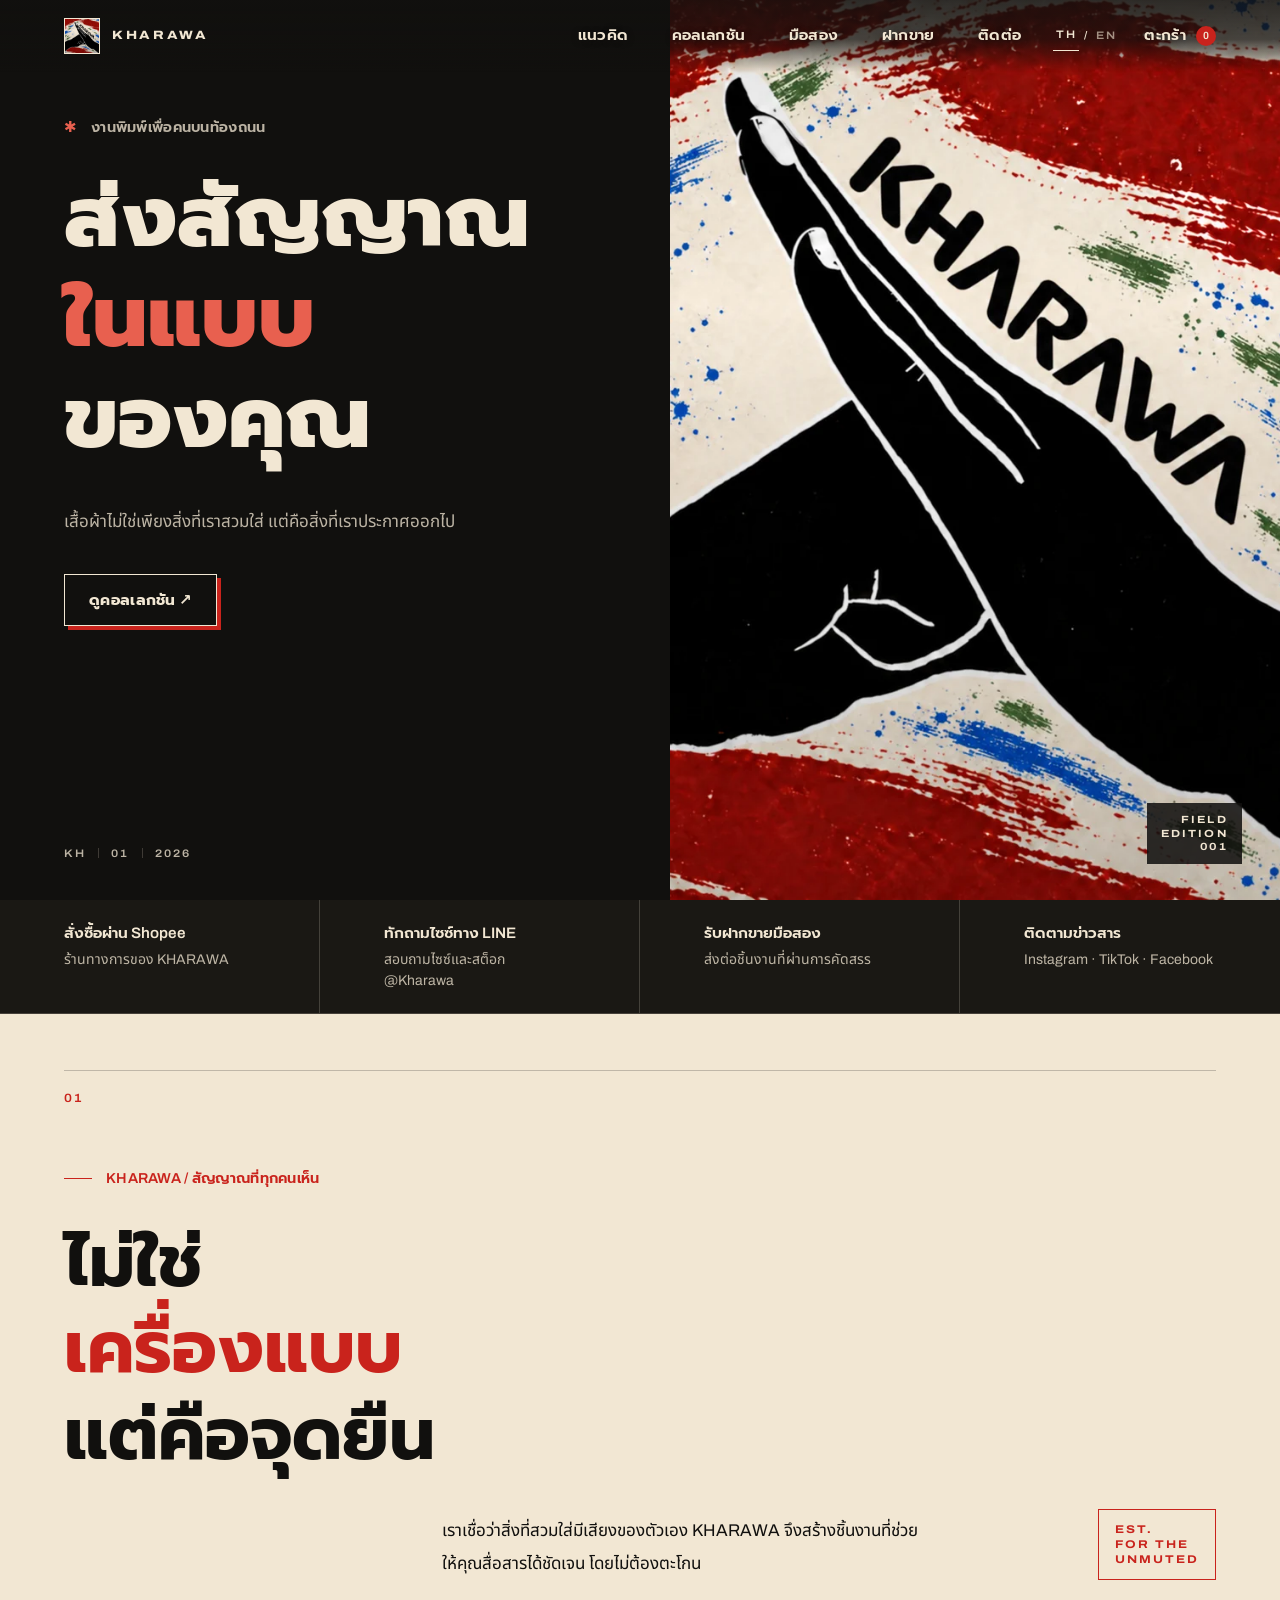
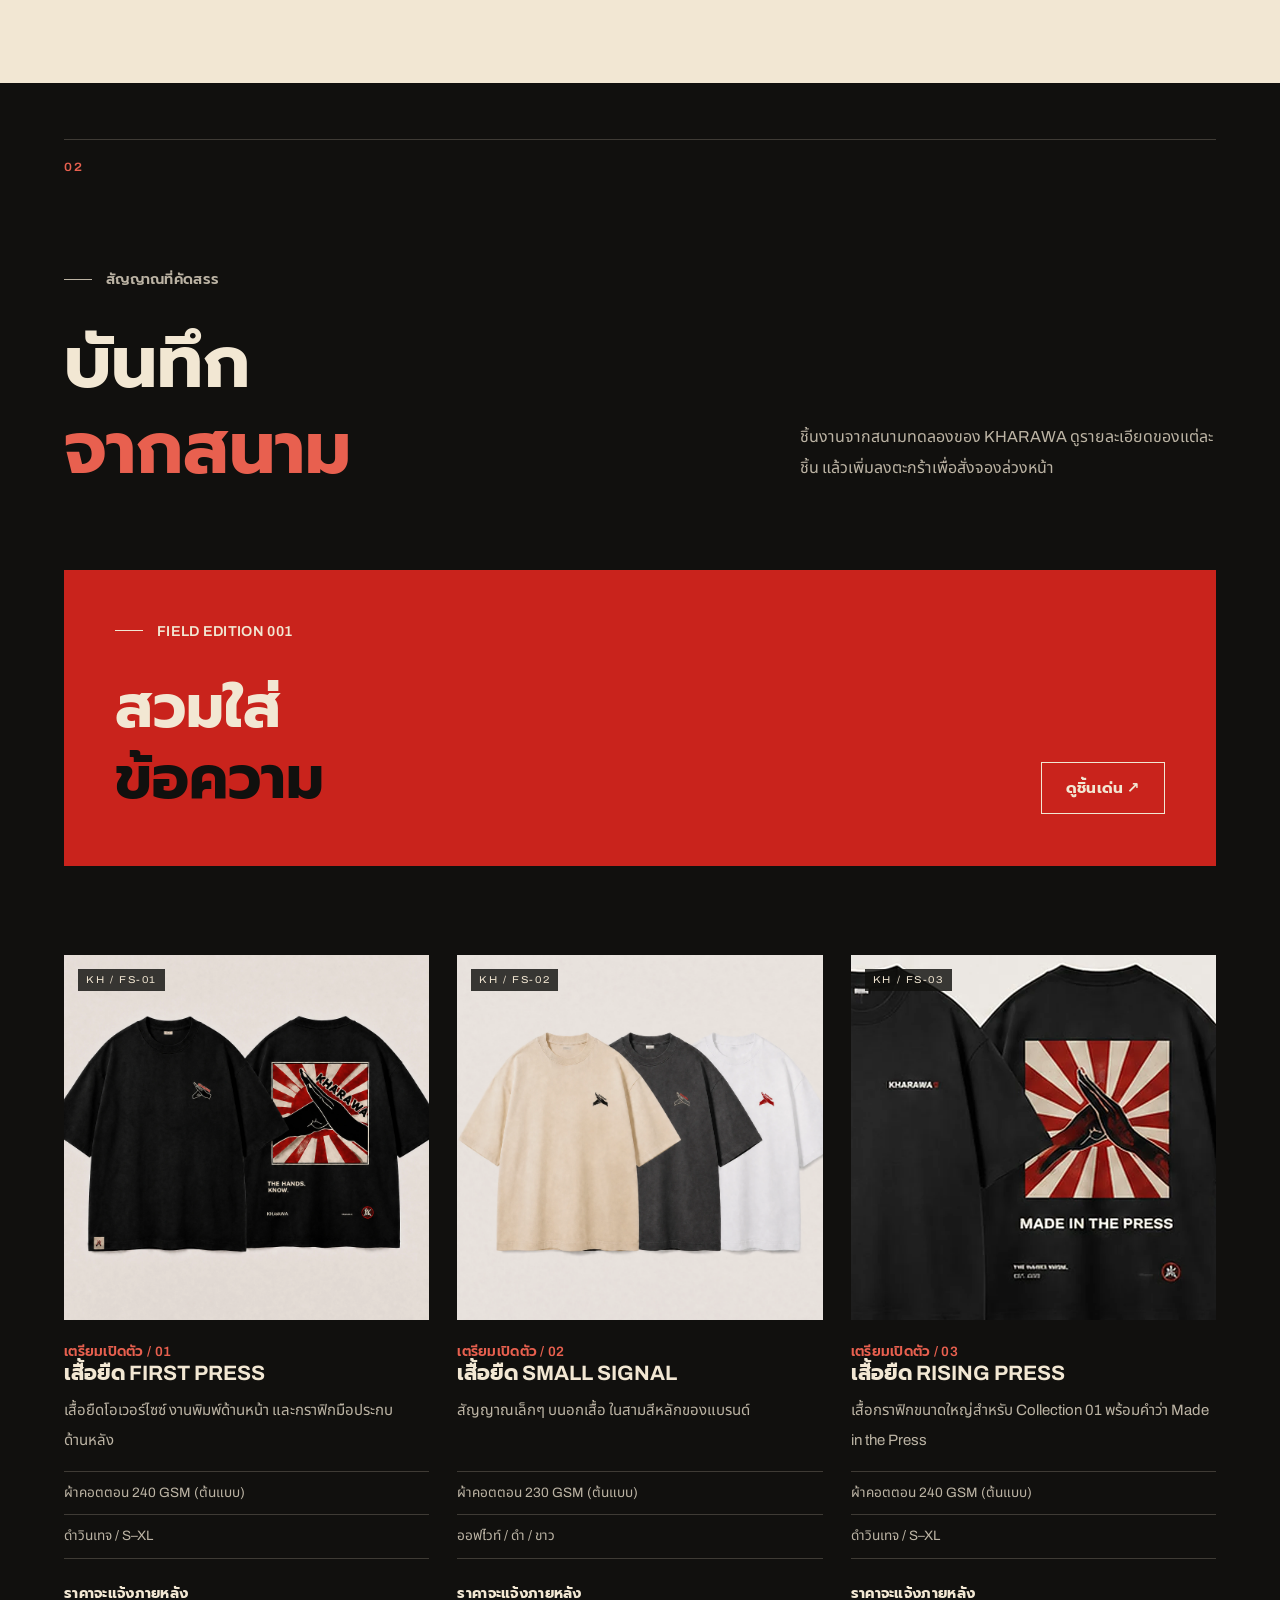
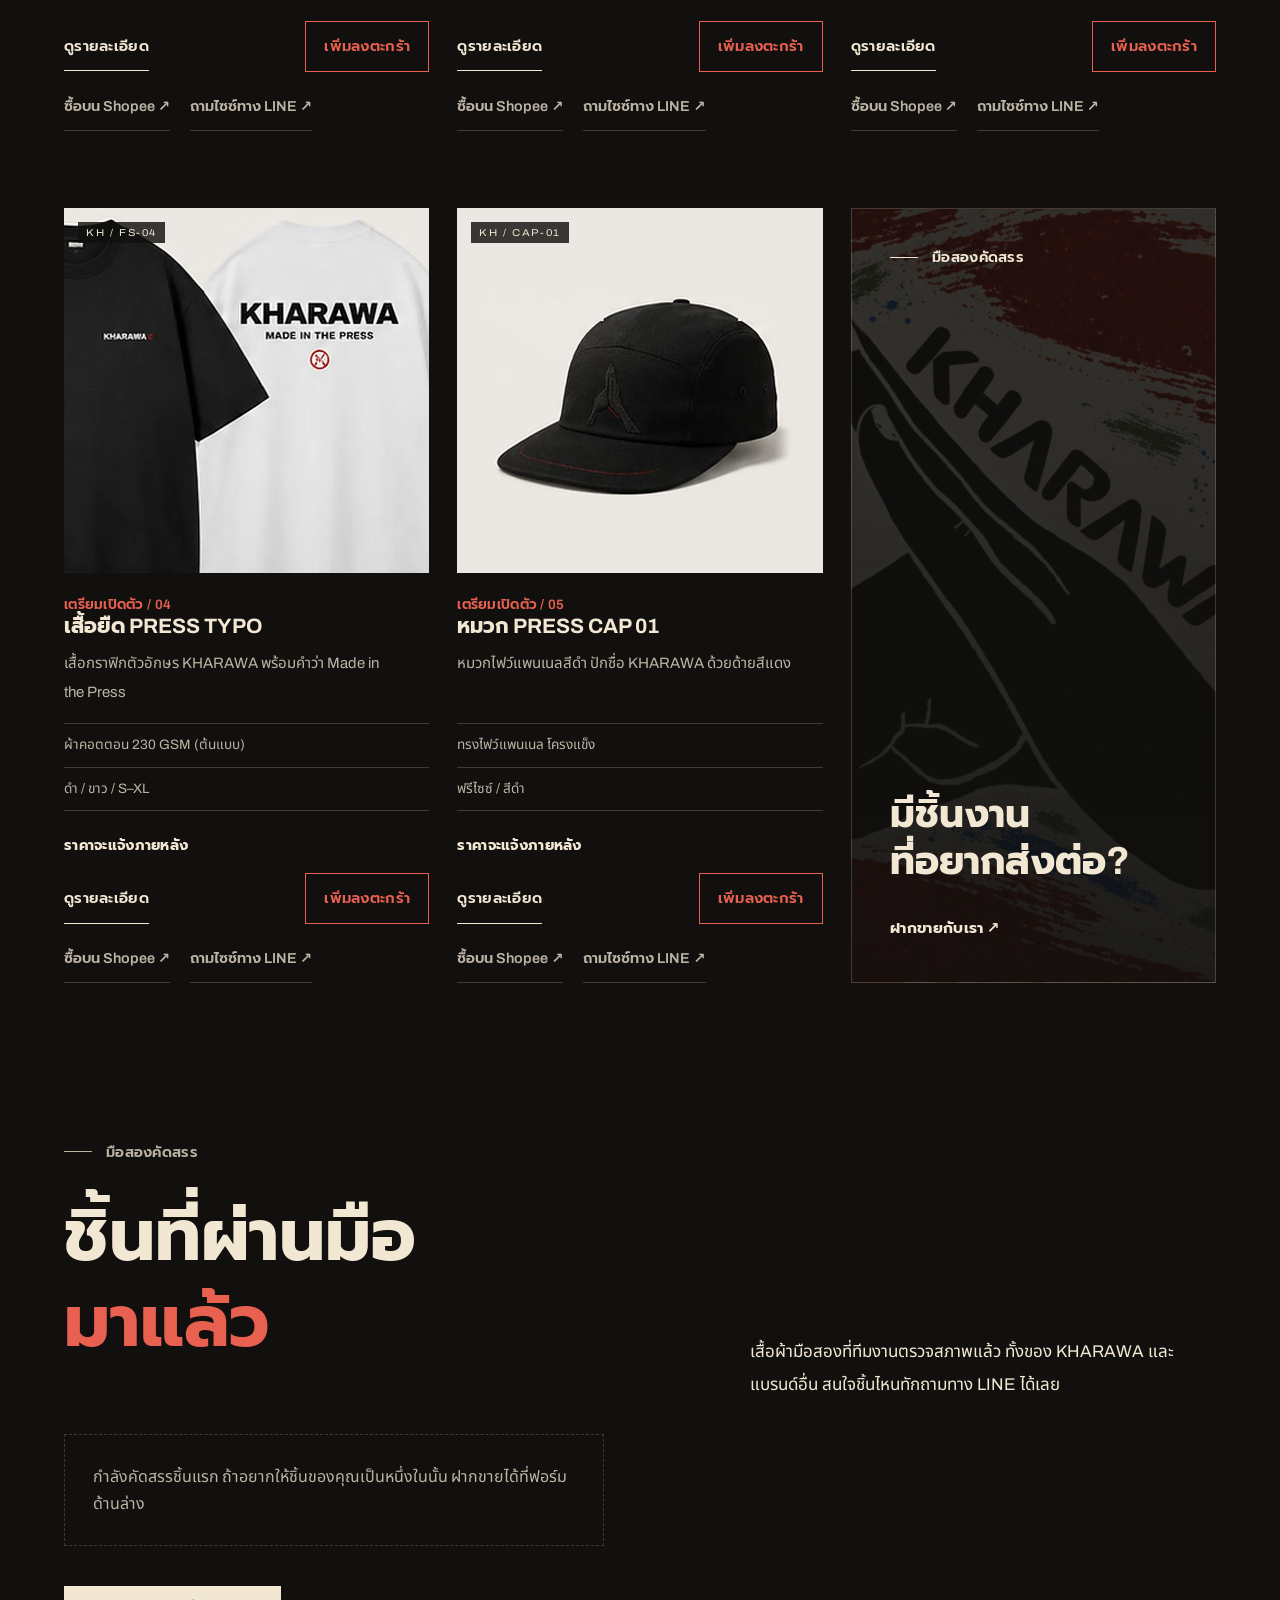
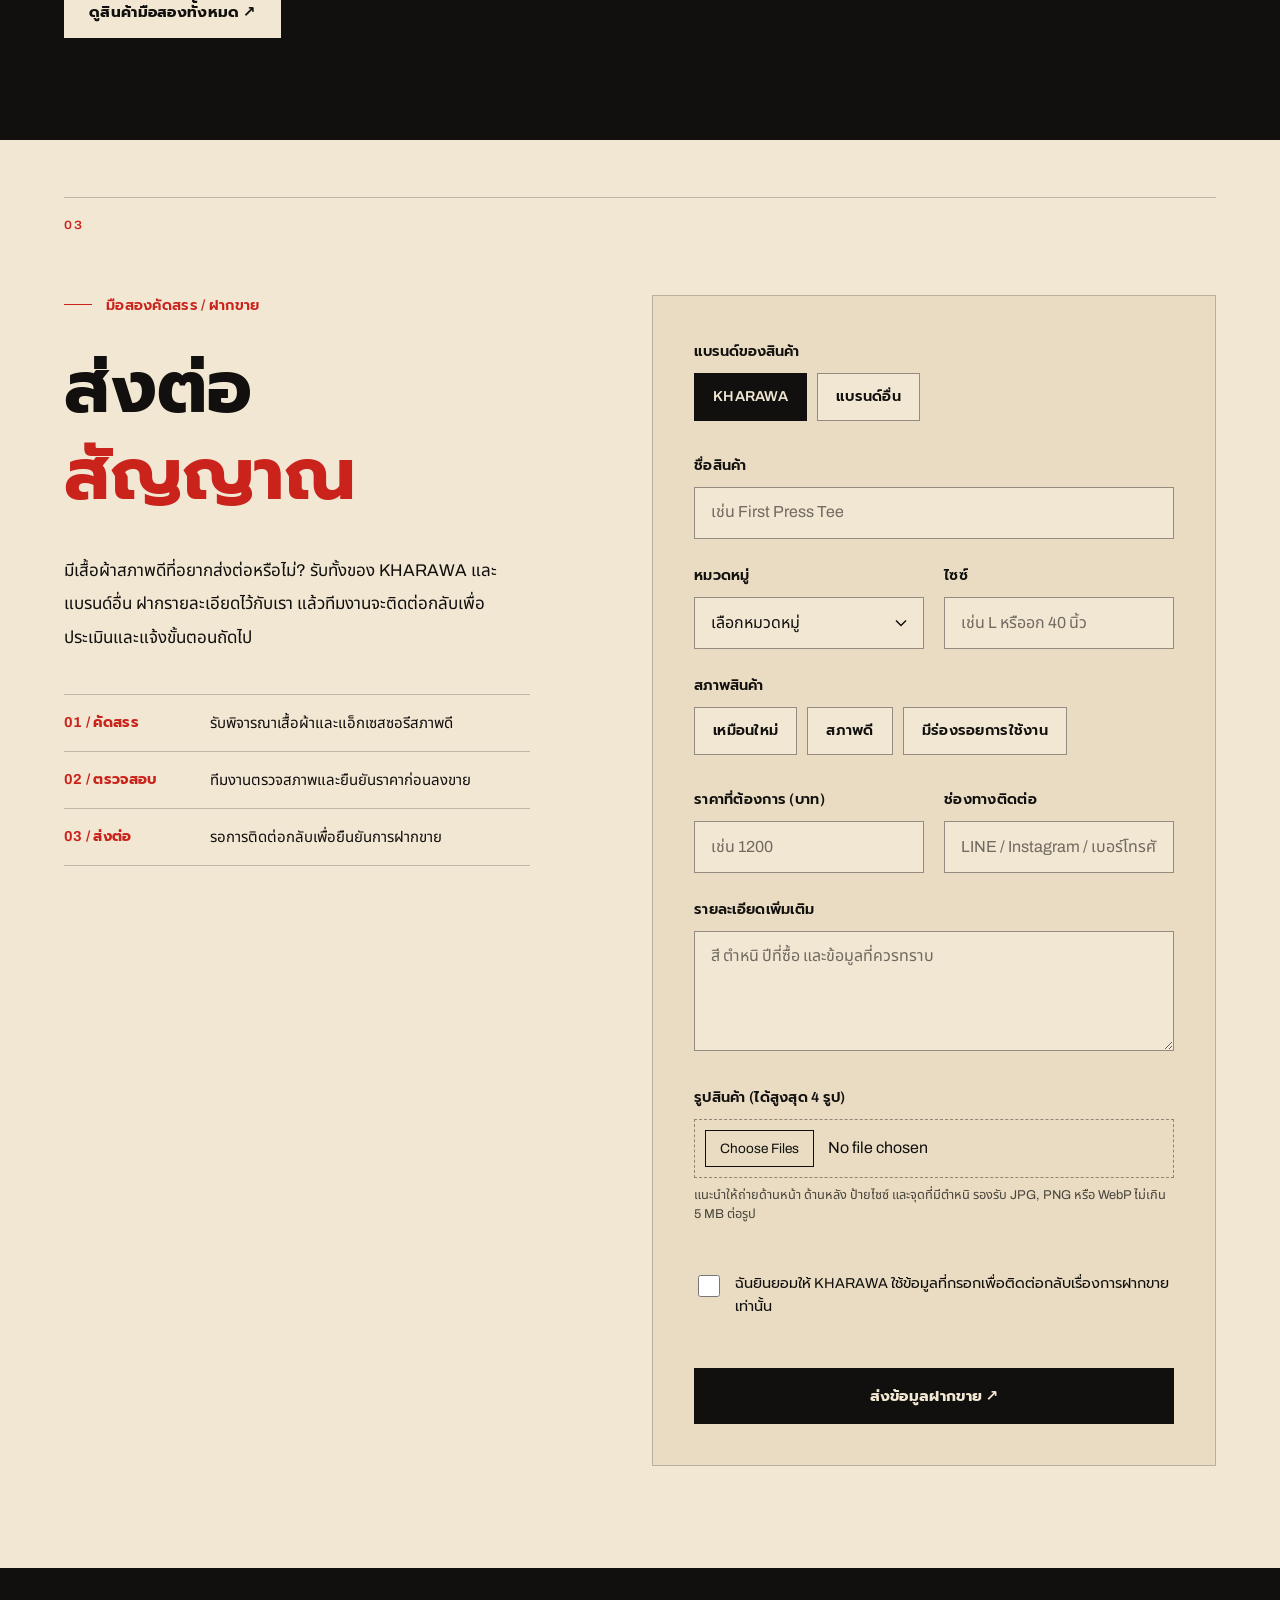
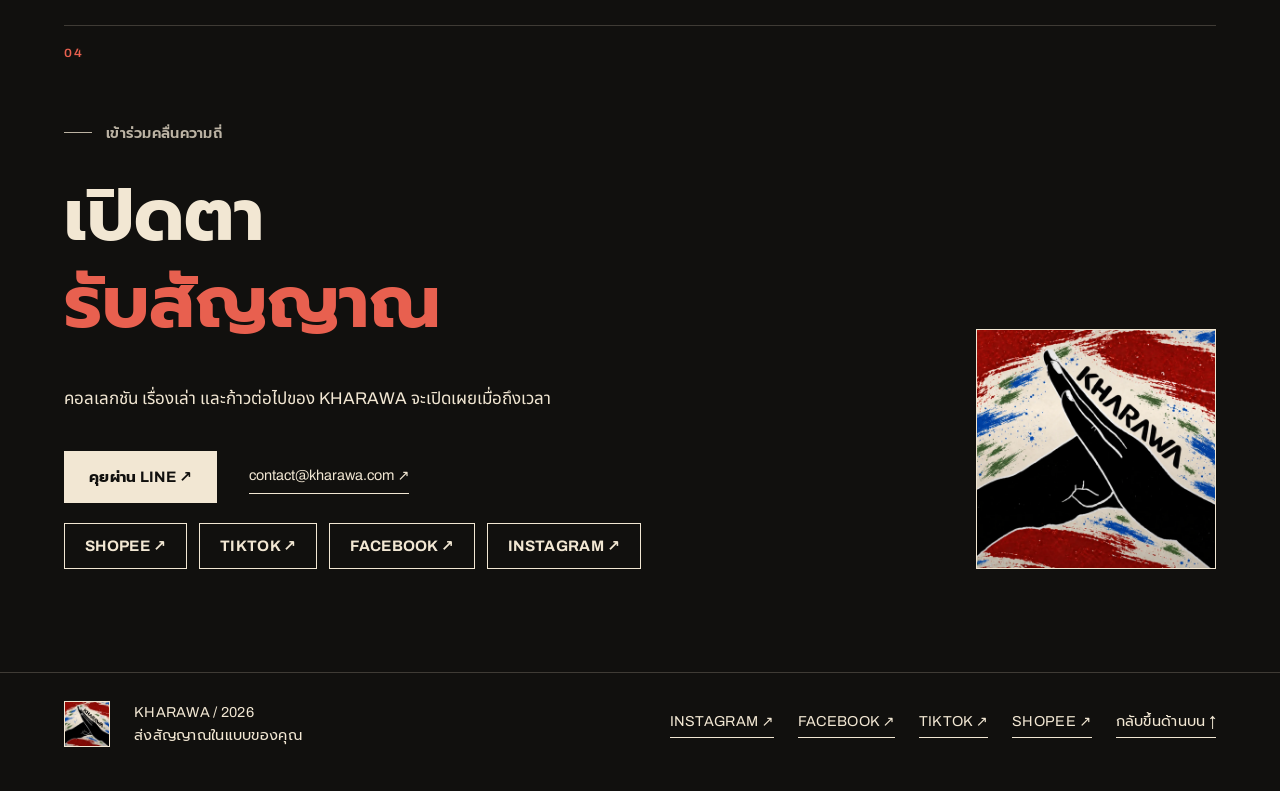
==== commit 09545d79: "Add the pre-loved shop page fed by the Google Sheet; home page becomes a teaser Co-Authored-By: Clau" ====
--- a/site/index.html
+++ b/site/index.html
@@ -25,6 +25,7 @@
     <nav class="main-nav" aria-label="เมนูหลัก">
       <a href="#manifesto" data-i18n="nav.manifesto">แนวคิด</a>
       <a href="#collection" data-i18n="nav.collection">คอลเลกชัน</a>
+      <a href="./preloved.html" data-i18n="nav.preloved">มือสอง</a>
       <a href="#consign" data-i18n="nav.consign">ฝากขาย</a>
       <a href="#contact" data-i18n="nav.contact">ติดต่อ</a>
     </nav>
@@ -38,6 +39,7 @@
   <div class="mobile-nav" id="mobile-nav" hidden>
     <a href="#manifesto" data-i18n="nav.mobileManifesto">01 / แนวคิด</a>
     <a href="#collection" data-i18n="nav.mobileCollection">02 / คอลเลกชัน</a>
+    <a href="./preloved.html" data-i18n="nav.mobilePreloved">มือสองคัดสรร ↗</a>
     <a href="#consign" data-i18n="nav.mobileConsign">03 / ฝากขาย</a>
     <a href="#contact" data-i18n="nav.mobileContact">04 / ติดต่อ</a>
   </div>
@@ -132,6 +134,7 @@
       <div class="preloved-filters" id="preloved-filters" role="group" aria-label="กรองตามแบรนด์" hidden></div>
       <div class="preloved-grid" id="preloved-grid"></div>
       <p class="preloved-empty" id="preloved-empty" hidden></p>
+      <p class="preloved-more"><a class="button button-cream" href="./preloved.html" data-i18n="preloved.more">ดูสินค้ามือสองทั้งหมด ↗</a></p>
     </section>
 
     <section class="consign section-cream" id="consign" aria-labelledby="consign-title">
@@ -168,17 +171,18 @@
         <label><span data-i18n="consign.detailsLabel">รายละเอียดเพิ่มเติม</span><textarea name="details" rows="4" placeholder="สี ตำหนิ ปีที่ซื้อ และข้อมูลที่ควรทราบ" data-i18n-placeholder="consign.detailsPlaceholder"></textarea></label>
         <label class="file-field"><span data-i18n="consign.photoLabel">รูปสินค้า (ได้สูงสุด 4 รูป)</span><input id="consign-photo" name="photo" type="file" accept="image/jpeg,image/png,image/webp" multiple /><small data-i18n="consign.photoNote">แนะนำให้ถ่ายด้านหน้า ด้านหลัง ป้ายไซซ์ และจุดที่มีตำหนิ รองรับ JPG, PNG หรือ WebP ไม่เกิน 5 MB ต่อรูป</small><span class="photo-error" id="consign-photo-error" role="alert"></span><span class="photo-previews" id="consign-photo-previews"></span></label>
         <label class="consent"><input type="checkbox" name="consent" required /><span data-i18n="consign.consent">ฉันยินยอมให้ KHARAWA ใช้ข้อมูลที่กรอกเพื่อติดต่อกลับเรื่องการฝากขายเท่านั้น</span></label>
+        <label class="hp-field" aria-hidden="true"><span>Website</span><input type="text" name="website" tabindex="-1" autocomplete="off" /></label>
         <span class="form-error" id="consign-form-error" role="alert"></span>
         <button class="button button-dark" type="submit" data-i18n="consign.submit">ส่งข้อมูลฝากขาย ↗</button>
       </form>
       <div class="consign-done" id="consign-done" hidden tabindex="-1">
-        <p class="eyebrow dark" data-i18n="done.eyebrow">บันทึกรายการแล้ว</p>
+        <p class="eyebrow dark" id="done-eyebrow">บันทึกรายการแล้ว</p>
         <p class="done-ref"><span data-i18n="done.refLabel">เลขอ้างอิง</span> <strong id="done-ref">KH-C-000000-0000</strong></p>
-        <p class="body-copy" data-i18n="done.next">อีกหนึ่งขั้นตอน: กดส่งรายการนี้ให้ทีมงานทาง LINE เพื่อให้เราได้รับข้อมูล แล้วส่งรูปสินค้าต่อในแชทได้เลย ทีมงานจะติดต่อกลับเพื่อประเมินราคา</p>
+        <p class="body-copy" id="done-lead"></p>
         <pre class="done-summary" id="done-summary"></pre>
-        <div class="done-actions"><a class="button button-dark" id="done-line" href="https://line.me/R/ti/p/%40Kharawa" target="_blank" rel="noopener noreferrer" data-i18n="done.line">ส่งให้ทีมงานทาง LINE ↗</a><button class="button button-ghost" type="button" id="done-copy" data-i18n="done.copy">คัดลอกข้อความ</button><button class="text-button" type="button" id="done-again" data-i18n="done.again">ฝากชิ้นอื่นต่อ</button></div>
+        <div class="done-actions"><a class="button button-dark" id="done-line" href="https://line.me/R/ti/p/%40Kharawa" target="_blank" rel="noopener noreferrer" data-i18n="done.line">ส่งให้ทีมงานทาง LINE ↗</a><button class="button button-ghost" type="button" id="done-retry" data-i18n="done.retry" hidden>ลองส่งอีกครั้ง</button><button class="button button-ghost" type="button" id="done-copy" data-i18n="done.copy">คัดลอกข้อความ</button><button class="text-button" type="button" id="done-again" data-i18n="done.again">ฝากชิ้นอื่นต่อ</button></div>
         <p class="form-status" id="done-status" role="status" aria-live="polite"></p>
-        <p class="done-note" data-i18n="done.note">หมายเหตุ: เว็บไซต์ยังไม่ได้ส่งข้อมูลให้ทีมงานอัตโนมัติ ข้อมูลที่กรอกถูกเก็บไว้ในเบราว์เซอร์นี้เท่านั้น</p>
+        <p class="done-note" id="done-note"></p>
       </div>
       </div>
     </section>
@@ -191,6 +195,8 @@
   </main>
 
   <footer class="site-footer"><img src="./assets/icon-192.png" width="46" height="46" alt="โลโก้ KHARAWA" loading="lazy" /><p data-i18n-html="footer.signature">KHARAWA / 2026<br />ส่งสัญญาณในแบบของคุณ</p><a class="footer-shop" href="https://www.instagram.com/kharawa.liubei/" target="_blank" rel="noopener noreferrer">INSTAGRAM ↗</a><a class="footer-shop" href="https://www.facebook.com/profile.php?id=61594162431839" target="_blank" rel="noopener noreferrer">FACEBOOK ↗</a><a class="footer-shop" href="https://www.tiktok.com/@liube72" target="_blank" rel="noopener noreferrer">TIKTOK ↗</a><a class="footer-shop" href="https://shopee.co.th/liu.bei0705#product_list" target="_blank" rel="noopener noreferrer">SHOPEE ↗</a><a href="#top" data-i18n="footer.top">กลับขึ้นด้านบน ↑</a></footer>
+  <script src="./config.js"></script>
+  <script src="./preloved-data.js"></script>
   <script src="./share.js"></script>
   <script src="./script.js"></script>
 </body>
--- a/site/styles.css
+++ b/site/styles.css
@@ -437,3 +437,7 @@
 .share-caption { width: 100%; box-sizing: border-box; padding: 12px; background: var(--black); color: var(--cream); border: 1px solid var(--line); font: inherit; font-size: .95rem; line-height: 1.6; resize: vertical; }
 .share-progress { width: 100%; }
 .share-video { display: block; width: 100%; max-height: 60dvh; margin-top: 12px; background: #000; }
+.hp-field { position: absolute; left: -9999px; width: 1px; height: 1px; overflow: hidden; }
+.done-note[hidden], .done-actions [hidden] { display: none; }
+
+.preloved-more { margin: 40px 0 0; }
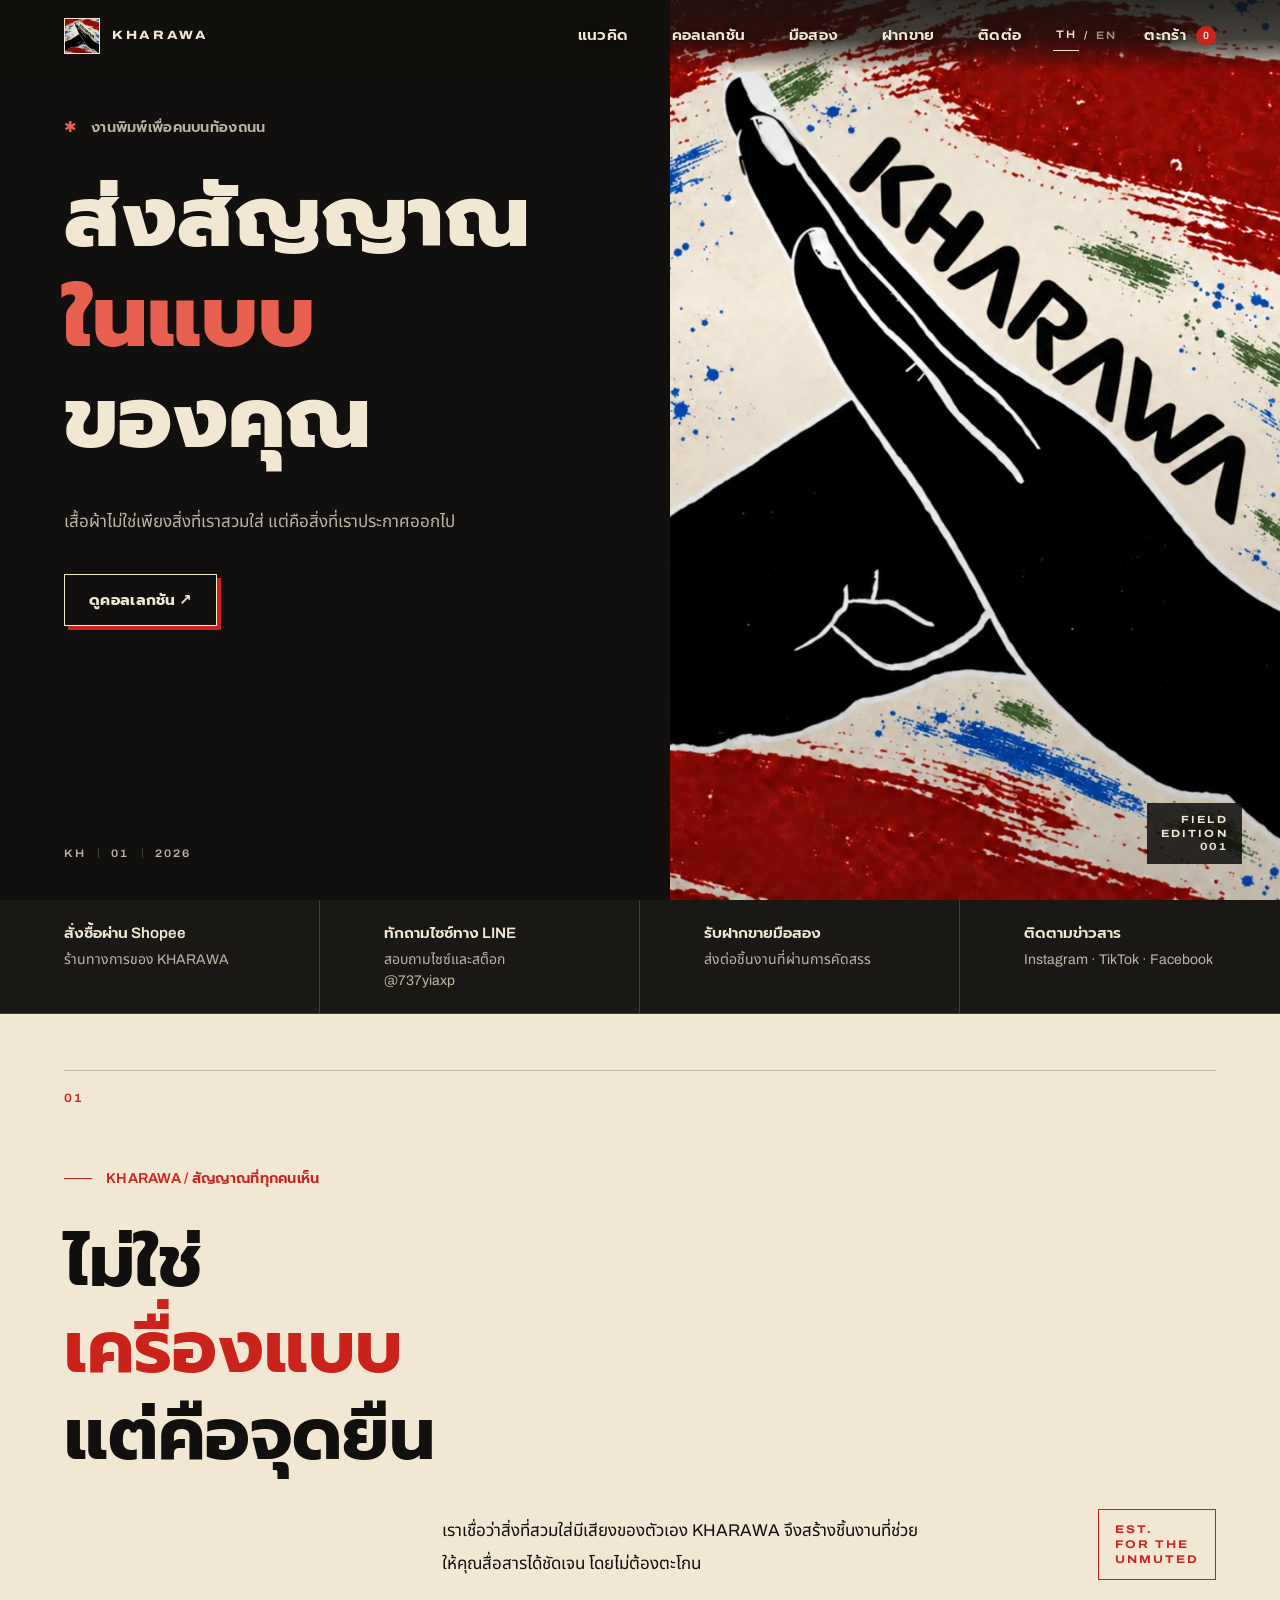
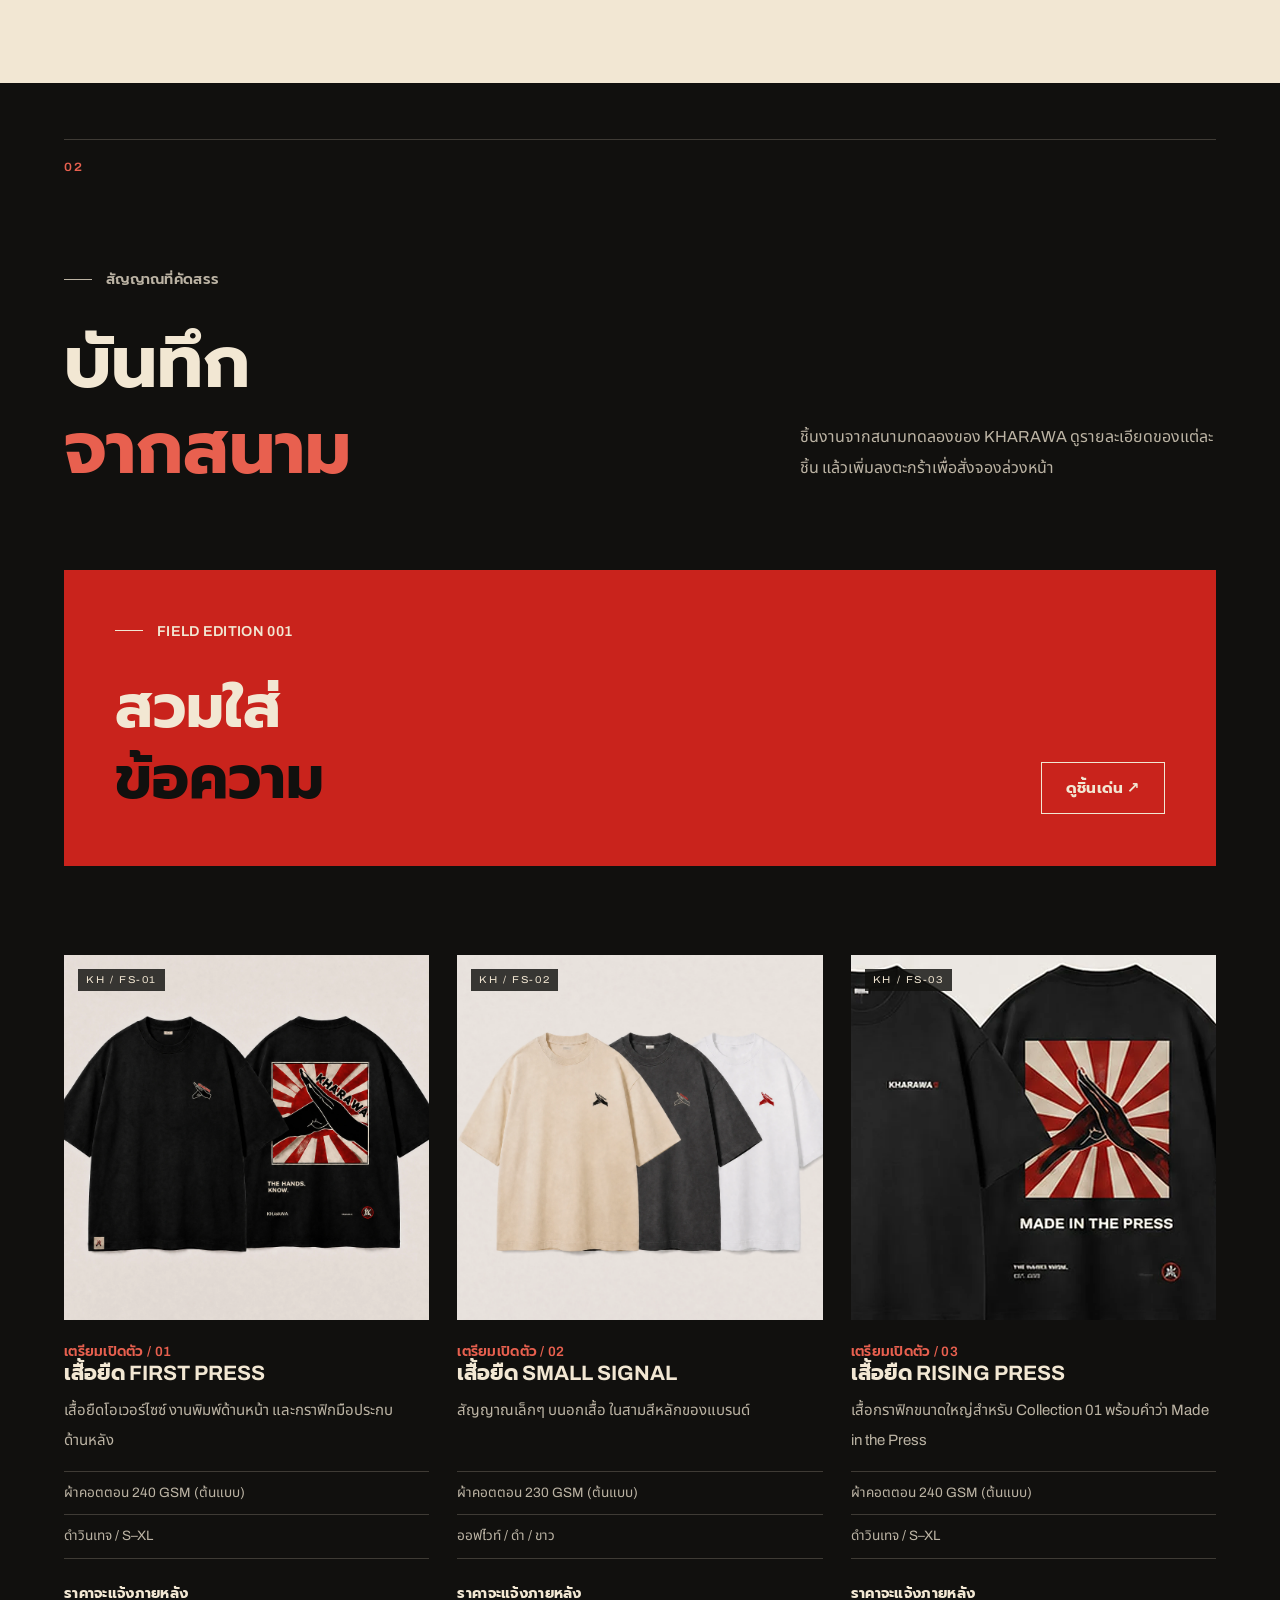
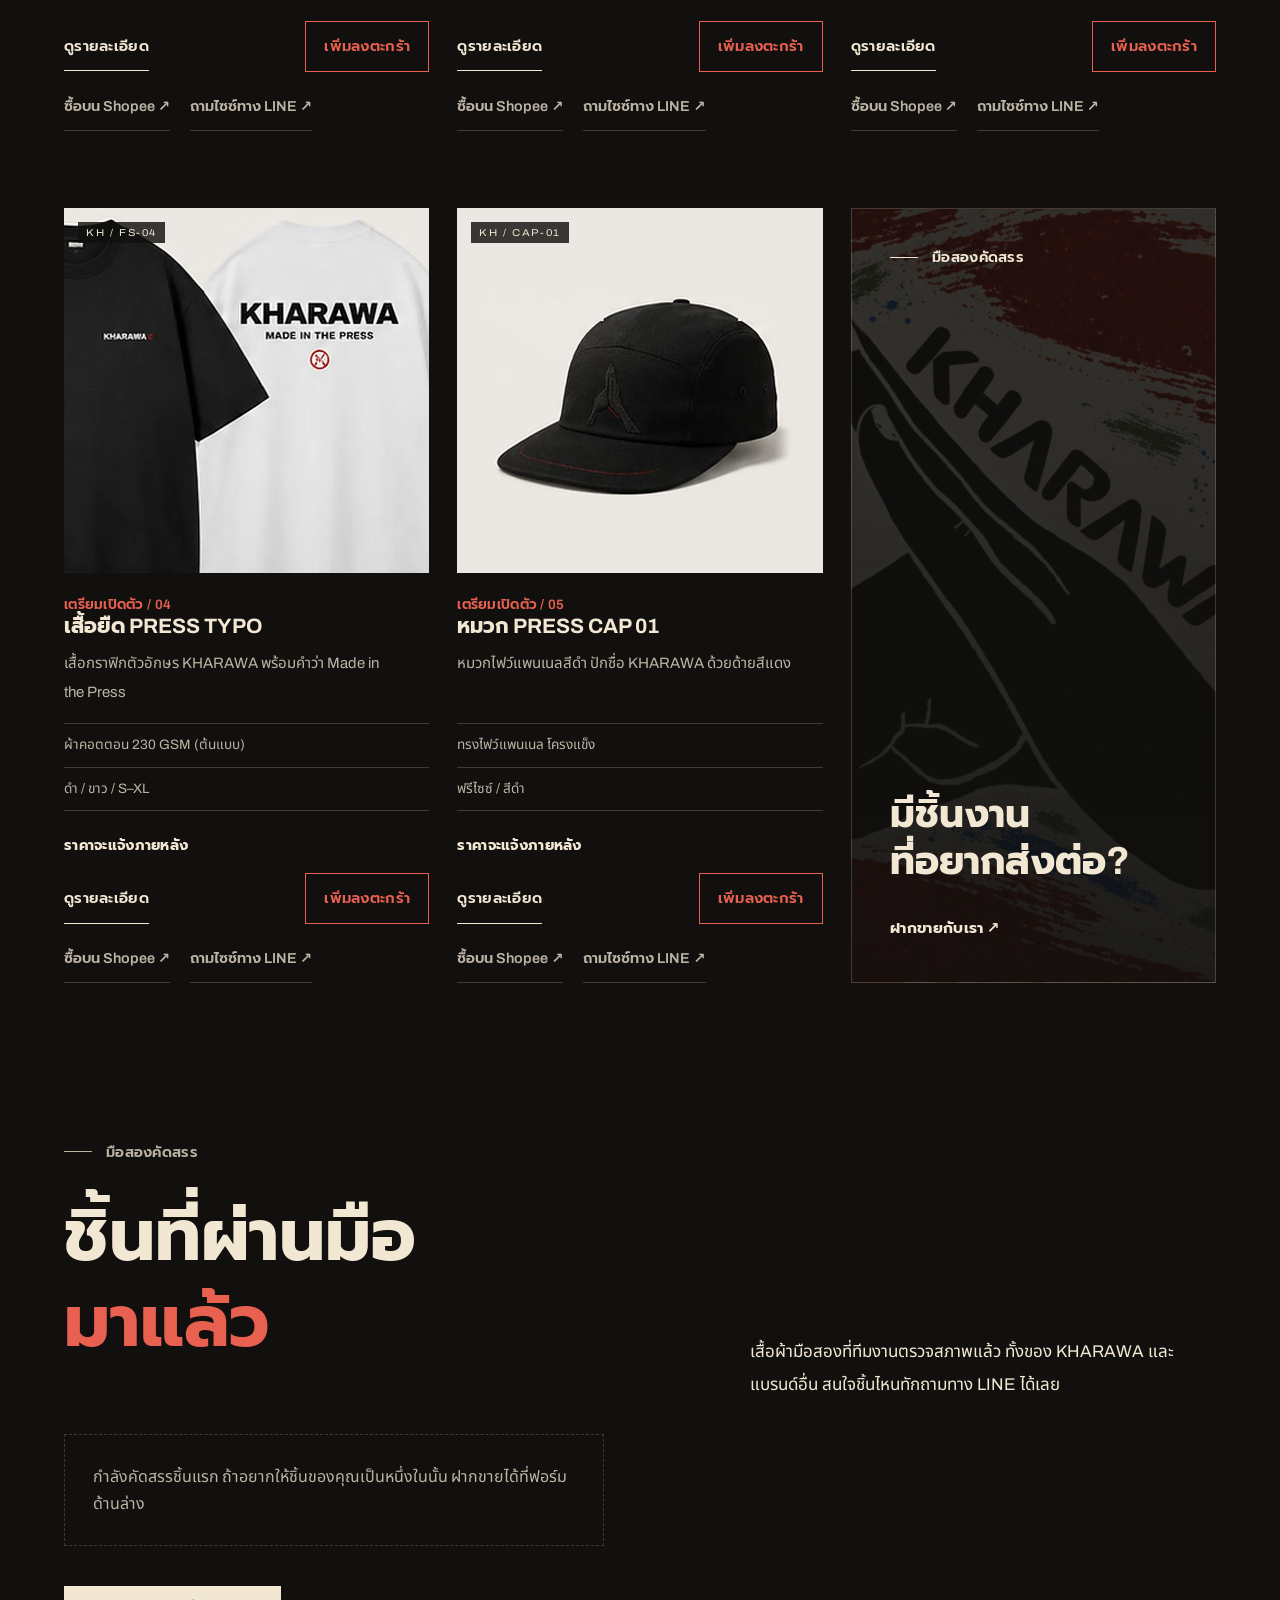
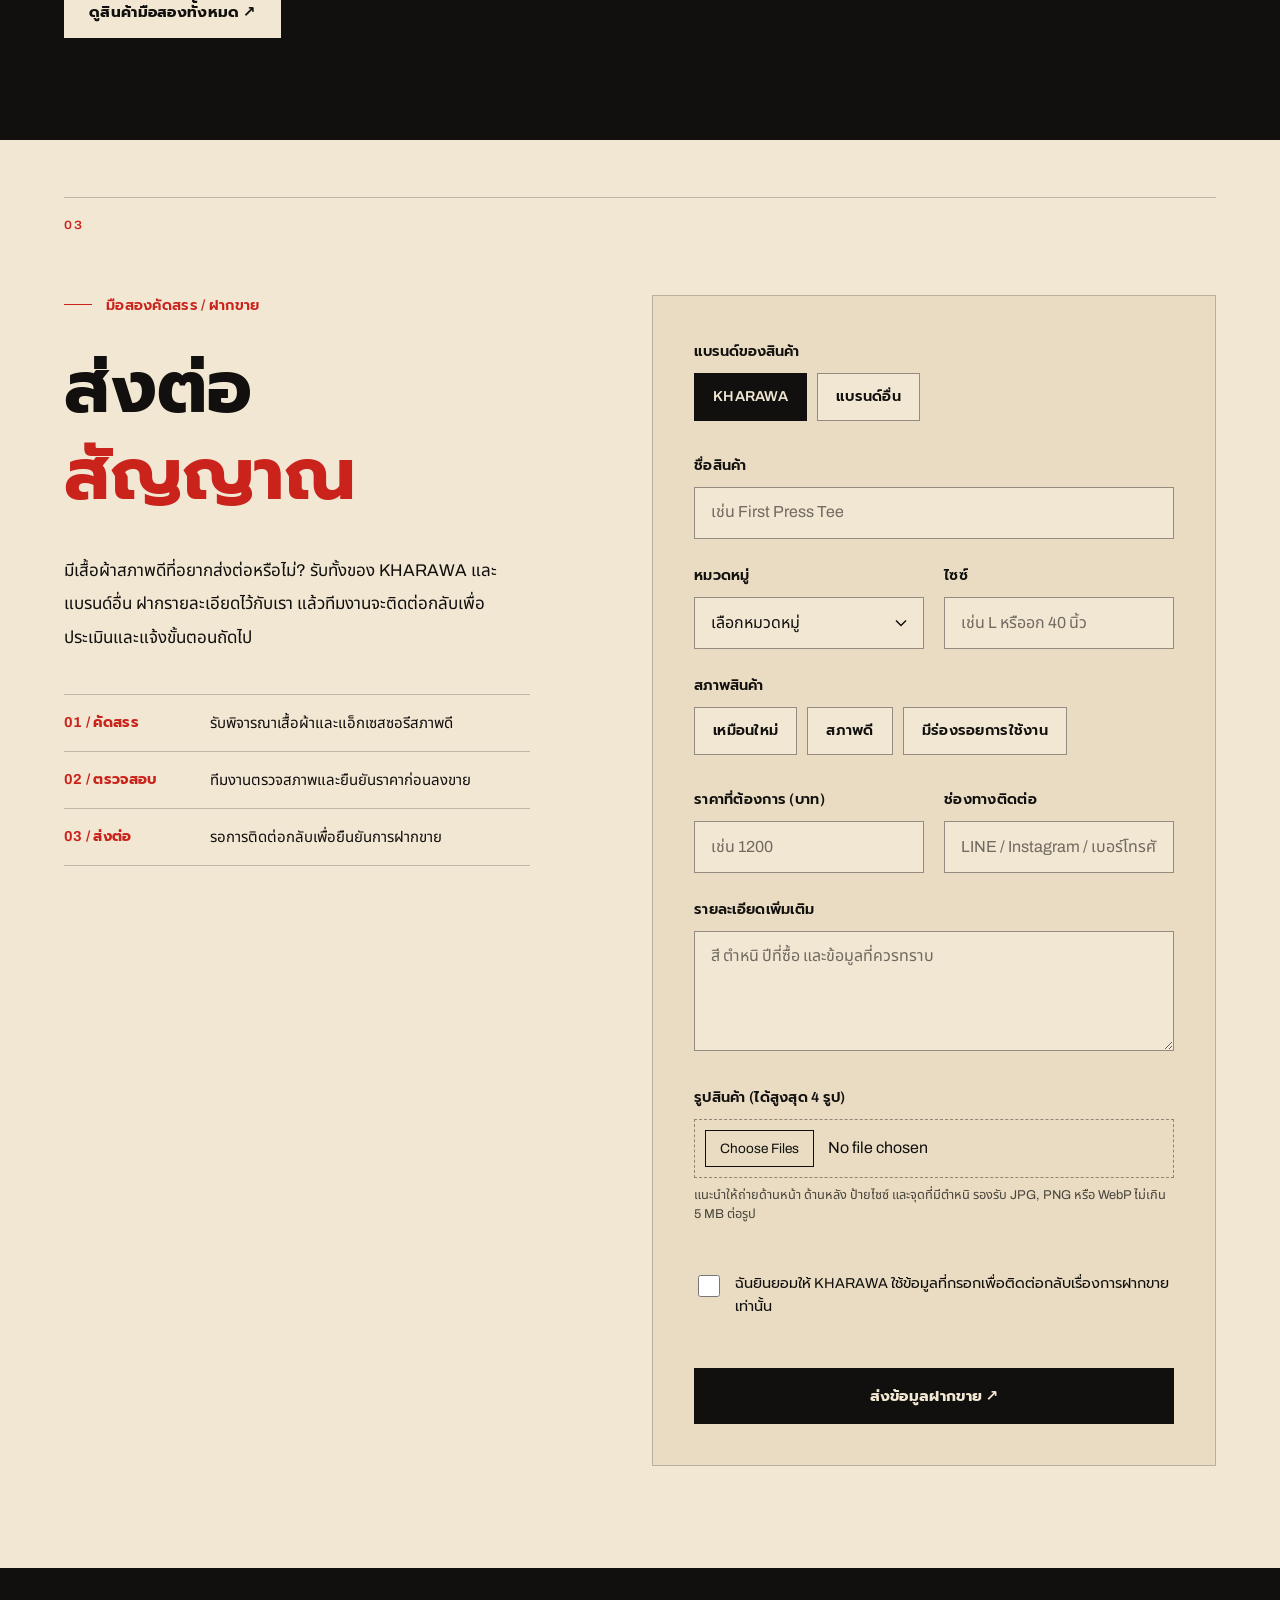
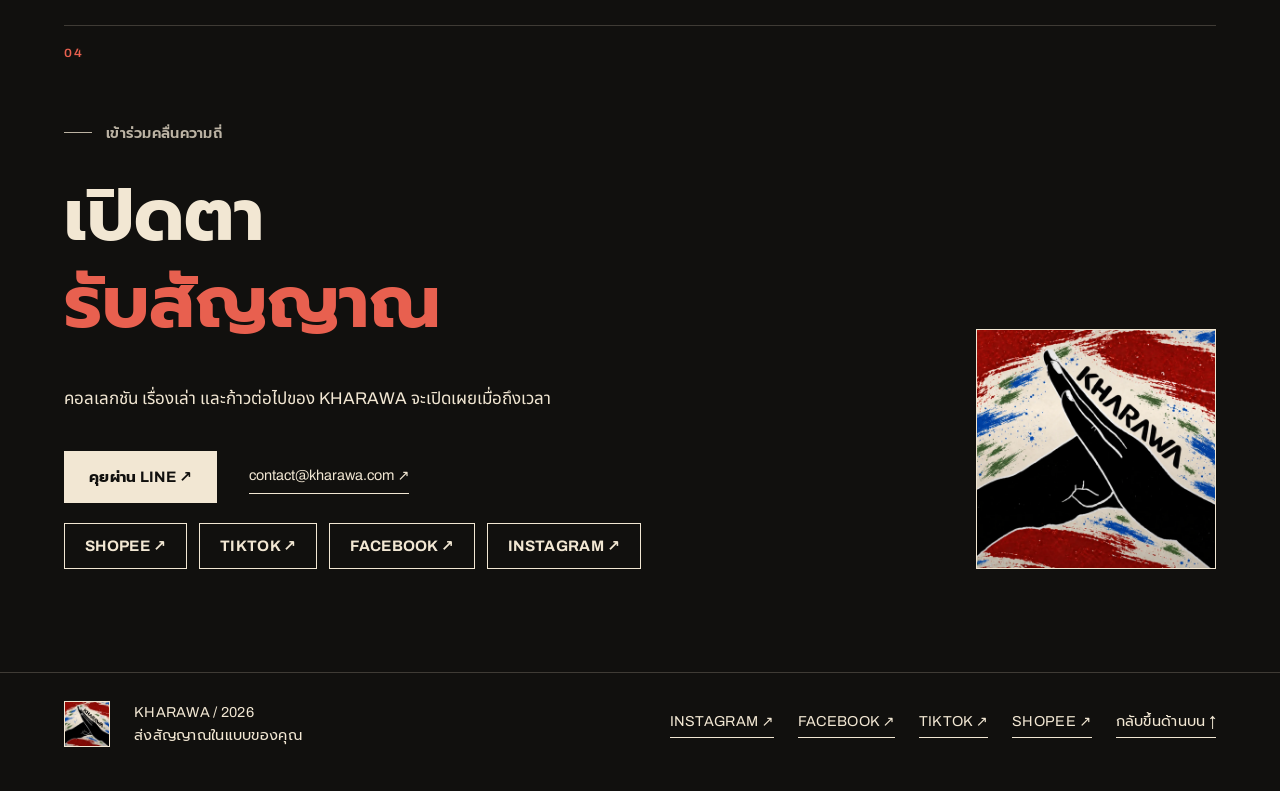
==== commit 13c68de1: "แก้ลิงก์ LINE ทั้งเว็บให้ใช้ไอดีจริง @737yiaxp Co-Authored-By: Claude Sonnet 5.5 <noreply@anthropic." ====
--- a/site/index.html
+++ b/site/index.html
@@ -87,7 +87,7 @@
 
         <section class="trust-strip" aria-label="ช่องทางและบริการ">
       <p><b data-i18n="trust.1t">สั่งซื้อผ่าน Shopee</b><span data-i18n="trust.1">ร้านทางการของ KHARAWA</span></p>
-      <p><b data-i18n="trust.2t">ทักถามไซซ์ทาง LINE</b><span data-i18n="trust.2">สอบถามไซซ์และสต็อก @Kharawa</span></p>
+      <p><b data-i18n="trust.2t">ทักถามไซซ์ทาง LINE</b><span data-i18n="trust.2">สอบถามไซซ์และสต็อก @737yiaxp</span></p>
       <p><b data-i18n="trust.3t">รับฝากขายมือสอง</b><span data-i18n="trust.3">ส่งต่อชิ้นงานที่ผ่านการคัดสรร</span></p>
       <p><b data-i18n="trust.4t">ติดตามข่าวสาร</b><span data-i18n="trust.4">Instagram · TikTok · Facebook</span></p>
     </section>
@@ -117,11 +117,11 @@
       </div>
 
       <div class="product-grid">
-        <article class="product-card" data-card="first-press-tee"><div class="product-image product-image-1"><span>KH / FS-01</span></div><p class="product-meta">เตรียมเปิดตัว / 01</p><h3>เสื้อยืด FIRST PRESS</h3><p>เสื้อยืดโอเวอร์ไซซ์ งานพิมพ์ด้านหน้า และกราฟิกมือประกบด้านหลัง</p><ul><li>ผ้าคอตตอน 240 GSM (ต้นแบบ)</li><li>ดำวินเทจ / S–XL</li></ul><strong data-i18n="price.tbc">ราคาจะแจ้งภายหลัง</strong><div class="product-actions"><button class="text-button" type="button" data-product="first-press-tee">ดูรายละเอียด</button><button class="add-button" type="button" data-add="first-press-tee">เพิ่มลงตะกร้า</button></div><div class="buy-row"><a class="buy-link" href="https://shopee.co.th/liu.bei0705#product_list" target="_blank" rel="noopener noreferrer" data-i18n="buy.shopee">ซื้อบน Shopee ↗</a><a class="buy-link" href="https://line.me/R/ti/p/%40Kharawa" target="_blank" rel="noopener noreferrer" data-i18n="buy.line">ถามไซซ์ทาง LINE ↗</a></div></article>
-        <article class="product-card" data-card="small-signal-tee"><div class="product-image product-image-2"><span>KH / FS-02</span></div><p class="product-meta">เตรียมเปิดตัว / 02</p><h3>เสื้อยืด SMALL SIGNAL</h3><p>สัญญาณเล็กๆ บนอกเสื้อ ในสามสีหลักของแบรนด์</p><ul><li>ผ้าคอตตอน 230 GSM (ต้นแบบ)</li><li>ออฟไวท์ / ดำ / ขาว</li></ul><strong data-i18n="price.tbc">ราคาจะแจ้งภายหลัง</strong><div class="product-actions"><button class="text-button" type="button" data-product="small-signal-tee">ดูรายละเอียด</button><button class="add-button" type="button" data-add="small-signal-tee">เพิ่มลงตะกร้า</button></div><div class="buy-row"><a class="buy-link" href="https://shopee.co.th/liu.bei0705#product_list" target="_blank" rel="noopener noreferrer" data-i18n="buy.shopee">ซื้อบน Shopee ↗</a><a class="buy-link" href="https://line.me/R/ti/p/%40Kharawa" target="_blank" rel="noopener noreferrer" data-i18n="buy.line">ถามไซซ์ทาง LINE ↗</a></div></article>
-        <article class="product-card" data-card="rising-press-tee"><div class="product-image product-image-3"><span>KH / FS-03</span></div><p class="product-meta">เตรียมเปิดตัว / 03</p><h3>เสื้อยืด RISING PRESS</h3><p>เสื้อกราฟิกขนาดใหญ่สำหรับ Collection 01 พร้อมคำว่า Made in the Press</p><ul><li>ผ้าคอตตอน 240 GSM (ต้นแบบ)</li><li>ดำวินเทจ / S–XL</li></ul><strong data-i18n="price.tbc">ราคาจะแจ้งภายหลัง</strong><div class="product-actions"><button class="text-button" type="button" data-product="rising-press-tee">ดูรายละเอียด</button><button class="add-button" type="button" data-add="rising-press-tee">เพิ่มลงตะกร้า</button></div><div class="buy-row"><a class="buy-link" href="https://shopee.co.th/liu.bei0705#product_list" target="_blank" rel="noopener noreferrer" data-i18n="buy.shopee">ซื้อบน Shopee ↗</a><a class="buy-link" href="https://line.me/R/ti/p/%40Kharawa" target="_blank" rel="noopener noreferrer" data-i18n="buy.line">ถามไซซ์ทาง LINE ↗</a></div></article>
-        <article class="product-card" data-card="press-typo-tee"><div class="product-image product-image-4"><span>KH / FS-04</span></div><p class="product-meta">เตรียมเปิดตัว / 04</p><h3>เสื้อยืด PRESS TYPO</h3><p>เสื้อกราฟิกตัวอักษร KHARAWA พร้อมคำว่า Made in the Press</p><ul><li>ผ้าคอตตอน 230 GSM (ต้นแบบ)</li><li>ดำ / ขาว / S–XL</li></ul><strong data-i18n="price.tbc">ราคาจะแจ้งภายหลัง</strong><div class="product-actions"><button class="text-button" type="button" data-product="press-typo-tee">ดูรายละเอียด</button><button class="add-button" type="button" data-add="press-typo-tee">เพิ่มลงตะกร้า</button></div><div class="buy-row"><a class="buy-link" href="https://shopee.co.th/liu.bei0705#product_list" target="_blank" rel="noopener noreferrer" data-i18n="buy.shopee">ซื้อบน Shopee ↗</a><a class="buy-link" href="https://line.me/R/ti/p/%40Kharawa" target="_blank" rel="noopener noreferrer" data-i18n="buy.line">ถามไซซ์ทาง LINE ↗</a></div></article>
-        <article class="product-card" data-card="press-cap-01"><div class="product-image product-image-5"><span>KH / CAP-01</span></div><p class="product-meta">เตรียมเปิดตัว / 05</p><h3>หมวก PRESS CAP 01</h3><p>หมวกไฟว์แพนเนลสีดำ ปักชื่อ KHARAWA ด้วยด้ายสีแดง</p><ul><li>ทรงไฟว์แพนเนล โครงแข็ง</li><li>ฟรีไซซ์ / สีดำ</li></ul><strong data-i18n="price.tbc">ราคาจะแจ้งภายหลัง</strong><div class="product-actions"><button class="text-button" type="button" data-product="press-cap-01">ดูรายละเอียด</button><button class="add-button" type="button" data-add="press-cap-01">เพิ่มลงตะกร้า</button></div><div class="buy-row"><a class="buy-link" href="https://shopee.co.th/liu.bei0705#product_list" target="_blank" rel="noopener noreferrer" data-i18n="buy.shopee">ซื้อบน Shopee ↗</a><a class="buy-link" href="https://line.me/R/ti/p/%40Kharawa" target="_blank" rel="noopener noreferrer" data-i18n="buy.line">ถามไซซ์ทาง LINE ↗</a></div></article>
+        <article class="product-card" data-card="first-press-tee"><div class="product-image product-image-1"><span>KH / FS-01</span></div><p class="product-meta">เตรียมเปิดตัว / 01</p><h3>เสื้อยืด FIRST PRESS</h3><p>เสื้อยืดโอเวอร์ไซซ์ งานพิมพ์ด้านหน้า และกราฟิกมือประกบด้านหลัง</p><ul><li>ผ้าคอตตอน 240 GSM (ต้นแบบ)</li><li>ดำวินเทจ / S–XL</li></ul><strong data-i18n="price.tbc">ราคาจะแจ้งภายหลัง</strong><div class="product-actions"><button class="text-button" type="button" data-product="first-press-tee">ดูรายละเอียด</button><button class="add-button" type="button" data-add="first-press-tee">เพิ่มลงตะกร้า</button></div><div class="buy-row"><a class="buy-link" href="https://shopee.co.th/liu.bei0705#product_list" target="_blank" rel="noopener noreferrer" data-i18n="buy.shopee">ซื้อบน Shopee ↗</a><a class="buy-link" href="https://line.me/R/ti/p/%40737yiaxp" target="_blank" rel="noopener noreferrer" data-i18n="buy.line">ถามไซซ์ทาง LINE ↗</a></div></article>
+        <article class="product-card" data-card="small-signal-tee"><div class="product-image product-image-2"><span>KH / FS-02</span></div><p class="product-meta">เตรียมเปิดตัว / 02</p><h3>เสื้อยืด SMALL SIGNAL</h3><p>สัญญาณเล็กๆ บนอกเสื้อ ในสามสีหลักของแบรนด์</p><ul><li>ผ้าคอตตอน 230 GSM (ต้นแบบ)</li><li>ออฟไวท์ / ดำ / ขาว</li></ul><strong data-i18n="price.tbc">ราคาจะแจ้งภายหลัง</strong><div class="product-actions"><button class="text-button" type="button" data-product="small-signal-tee">ดูรายละเอียด</button><button class="add-button" type="button" data-add="small-signal-tee">เพิ่มลงตะกร้า</button></div><div class="buy-row"><a class="buy-link" href="https://shopee.co.th/liu.bei0705#product_list" target="_blank" rel="noopener noreferrer" data-i18n="buy.shopee">ซื้อบน Shopee ↗</a><a class="buy-link" href="https://line.me/R/ti/p/%40737yiaxp" target="_blank" rel="noopener noreferrer" data-i18n="buy.line">ถามไซซ์ทาง LINE ↗</a></div></article>
+        <article class="product-card" data-card="rising-press-tee"><div class="product-image product-image-3"><span>KH / FS-03</span></div><p class="product-meta">เตรียมเปิดตัว / 03</p><h3>เสื้อยืด RISING PRESS</h3><p>เสื้อกราฟิกขนาดใหญ่สำหรับ Collection 01 พร้อมคำว่า Made in the Press</p><ul><li>ผ้าคอตตอน 240 GSM (ต้นแบบ)</li><li>ดำวินเทจ / S–XL</li></ul><strong data-i18n="price.tbc">ราคาจะแจ้งภายหลัง</strong><div class="product-actions"><button class="text-button" type="button" data-product="rising-press-tee">ดูรายละเอียด</button><button class="add-button" type="button" data-add="rising-press-tee">เพิ่มลงตะกร้า</button></div><div class="buy-row"><a class="buy-link" href="https://shopee.co.th/liu.bei0705#product_list" target="_blank" rel="noopener noreferrer" data-i18n="buy.shopee">ซื้อบน Shopee ↗</a><a class="buy-link" href="https://line.me/R/ti/p/%40737yiaxp" target="_blank" rel="noopener noreferrer" data-i18n="buy.line">ถามไซซ์ทาง LINE ↗</a></div></article>
+        <article class="product-card" data-card="press-typo-tee"><div class="product-image product-image-4"><span>KH / FS-04</span></div><p class="product-meta">เตรียมเปิดตัว / 04</p><h3>เสื้อยืด PRESS TYPO</h3><p>เสื้อกราฟิกตัวอักษร KHARAWA พร้อมคำว่า Made in the Press</p><ul><li>ผ้าคอตตอน 230 GSM (ต้นแบบ)</li><li>ดำ / ขาว / S–XL</li></ul><strong data-i18n="price.tbc">ราคาจะแจ้งภายหลัง</strong><div class="product-actions"><button class="text-button" type="button" data-product="press-typo-tee">ดูรายละเอียด</button><button class="add-button" type="button" data-add="press-typo-tee">เพิ่มลงตะกร้า</button></div><div class="buy-row"><a class="buy-link" href="https://shopee.co.th/liu.bei0705#product_list" target="_blank" rel="noopener noreferrer" data-i18n="buy.shopee">ซื้อบน Shopee ↗</a><a class="buy-link" href="https://line.me/R/ti/p/%40737yiaxp" target="_blank" rel="noopener noreferrer" data-i18n="buy.line">ถามไซซ์ทาง LINE ↗</a></div></article>
+        <article class="product-card" data-card="press-cap-01"><div class="product-image product-image-5"><span>KH / CAP-01</span></div><p class="product-meta">เตรียมเปิดตัว / 05</p><h3>หมวก PRESS CAP 01</h3><p>หมวกไฟว์แพนเนลสีดำ ปักชื่อ KHARAWA ด้วยด้ายสีแดง</p><ul><li>ทรงไฟว์แพนเนล โครงแข็ง</li><li>ฟรีไซซ์ / สีดำ</li></ul><strong data-i18n="price.tbc">ราคาจะแจ้งภายหลัง</strong><div class="product-actions"><button class="text-button" type="button" data-product="press-cap-01">ดูรายละเอียด</button><button class="add-button" type="button" data-add="press-cap-01">เพิ่มลงตะกร้า</button></div><div class="buy-row"><a class="buy-link" href="https://shopee.co.th/liu.bei0705#product_list" target="_blank" rel="noopener noreferrer" data-i18n="buy.shopee">ซื้อบน Shopee ↗</a><a class="buy-link" href="https://line.me/R/ti/p/%40737yiaxp" target="_blank" rel="noopener noreferrer" data-i18n="buy.line">ถามไซซ์ทาง LINE ↗</a></div></article>
         <a class="grid-note" href="#consign"><p class="eyebrow" data-i18n="note.eyebrow">มือสองคัดสรร</p><h3 data-i18n-html="note.title">มีชิ้นงาน<br />ที่อยากส่งต่อ?</h3><span class="note-cta" data-i18n="note.cta">ฝากขายกับเรา ↗</span></a>
       </div>
     </section>
@@ -179,8 +179,9 @@
         <p class="eyebrow dark" id="done-eyebrow">บันทึกรายการแล้ว</p>
         <p class="done-ref"><span data-i18n="done.refLabel">เลขอ้างอิง</span> <strong id="done-ref">KH-C-000000-0000</strong></p>
         <p class="body-copy" id="done-lead"></p>
+        <div class="photo-previews" id="done-photos" hidden></div>
         <pre class="done-summary" id="done-summary"></pre>
-        <div class="done-actions"><a class="button button-dark" id="done-line" href="https://line.me/R/ti/p/%40Kharawa" target="_blank" rel="noopener noreferrer" data-i18n="done.line">ส่งให้ทีมงานทาง LINE ↗</a><button class="button button-ghost" type="button" id="done-retry" data-i18n="done.retry" hidden>ลองส่งอีกครั้ง</button><button class="button button-ghost" type="button" id="done-copy" data-i18n="done.copy">คัดลอกข้อความ</button><button class="text-button" type="button" id="done-again" data-i18n="done.again">ฝากชิ้นอื่นต่อ</button></div>
+        <div class="done-actions"><a class="button button-dark" id="done-line" href="https://line.me/R/ti/p/%40737yiaxp" target="_blank" rel="noopener noreferrer" data-i18n="done.line">ส่งให้ทีมงานทาง LINE ↗</a><button class="button button-ghost" type="button" id="done-retry" data-i18n="done.retry" hidden>ลองส่งอีกครั้ง</button><button class="button button-ghost" type="button" id="done-copy" data-i18n="done.copy">คัดลอกข้อความ</button><button class="text-button" type="button" id="done-again" data-i18n="done.again">ฝากชิ้นอื่นต่อ</button></div>
         <p class="form-status" id="done-status" role="status" aria-live="polite"></p>
         <p class="done-note" id="done-note"></p>
       </div>
@@ -189,7 +190,7 @@
 
     <section class="contact section-black" id="contact" aria-labelledby="contact-title">
       <div class="section-index">04</div>
-      <div class="contact-main"><p class="eyebrow" data-i18n="contact.eyebrow">เข้าร่วมคลื่นความถี่</p><h2 id="contact-title" data-i18n-html="contact.title">เปิดตา<br /><em>รับสัญญาณ</em></h2><p class="body-copy" data-i18n="contact.body">คอลเลกชัน เรื่องเล่า และก้าวต่อไปของ KHARAWA จะเปิดเผยเมื่อถึงเวลา</p><div class="contact-actions"><a class="button button-cream" href="https://line.me/R/ti/p/%40Kharawa" target="_blank" rel="noreferrer" data-i18n="contact.line">คุยผ่าน LINE ↗</a><a class="text-link" href="mailto:contact@kharawa.com" data-i18n="contact.email">contact@kharawa.com ↗</a></div><div class="contact-social"><a class="button button-light" href="https://shopee.co.th/liu.bei0705#product_list" target="_blank" rel="noopener noreferrer">Shopee ↗</a><a class="button button-light" href="https://www.tiktok.com/@liube72" target="_blank" rel="noopener noreferrer">TikTok ↗</a><a class="button button-light" href="https://www.facebook.com/profile.php?id=61594162431839" target="_blank" rel="noopener noreferrer">Facebook ↗</a><a class="button button-light" href="https://www.instagram.com/kharawa.liubei/" target="_blank" rel="noopener noreferrer">Instagram ↗</a></div></div>
+      <div class="contact-main"><p class="eyebrow" data-i18n="contact.eyebrow">เข้าร่วมคลื่นความถี่</p><h2 id="contact-title" data-i18n-html="contact.title">เปิดตา<br /><em>รับสัญญาณ</em></h2><p class="body-copy" data-i18n="contact.body">คอลเลกชัน เรื่องเล่า และก้าวต่อไปของ KHARAWA จะเปิดเผยเมื่อถึงเวลา</p><div class="contact-actions"><a class="button button-cream" href="https://line.me/R/ti/p/%40737yiaxp" target="_blank" rel="noreferrer" data-i18n="contact.line">คุยผ่าน LINE ↗</a><a class="text-link" href="mailto:contact@kharawa.com" data-i18n="contact.email">contact@kharawa.com ↗</a></div><div class="contact-social"><a class="button button-light" href="https://shopee.co.th/liu.bei0705#product_list" target="_blank" rel="noopener noreferrer">Shopee ↗</a><a class="button button-light" href="https://www.tiktok.com/@liube72" target="_blank" rel="noopener noreferrer">TikTok ↗</a><a class="button button-light" href="https://www.facebook.com/profile.php?id=61594162431839" target="_blank" rel="noopener noreferrer">Facebook ↗</a><a class="button button-light" href="https://www.instagram.com/kharawa.liubei/" target="_blank" rel="noopener noreferrer">Instagram ↗</a></div></div>
       <img class="contact-mark" src="./assets/icon-512.png" width="512" height="512" alt="โลโก้ KHARAWA" loading="lazy" />
     </section>
   </main>
--- a/site/styles.css
+++ b/site/styles.css
@@ -431,7 +431,7 @@
 .share-panel h4 { margin: 22px 0 10px; font-size: .95rem; color: var(--red-hi); }
 .share-item, .share-note, .share-manual, .share-msg { margin: 0 0 8px; color: var(--muted); font-size: .9rem; line-height: 1.6; }
 .share-close { position: absolute; top: 12px; right: 12px; min-height: 44px; padding: 0 14px; background: none; border: 1px solid var(--line); color: var(--cream); font: inherit; cursor: pointer; }
-.share-links, .share-tabs, .share-row { display: flex; flex-wrap: wrap; gap: 8px; margin-bottom: 10px; }
+.share-links, .share-tabs, .share-row, .share-photos { display: flex; flex-wrap: wrap; gap: 8px; margin-bottom: 10px; }
 .share-modal .filter-chip { display: inline-flex; align-items: center; text-decoration: none; }
 .share-modal .filter-chip:disabled { opacity: .5; cursor: wait; }
 .share-caption { width: 100%; box-sizing: border-box; padding: 12px; background: var(--black); color: var(--cream); border: 1px solid var(--line); font: inherit; font-size: .95rem; line-height: 1.6; resize: vertical; }
@@ -441,3 +441,5 @@
 .done-note[hidden], .done-actions [hidden] { display: none; }
 
 .preloved-more { margin: 40px 0 0; }
+
+.preloved-desc { margin: 0; color: var(--muted); font-size: .85rem; line-height: 1.5; display: -webkit-box; -webkit-line-clamp: 2; -webkit-box-orient: vertical; overflow: hidden; }
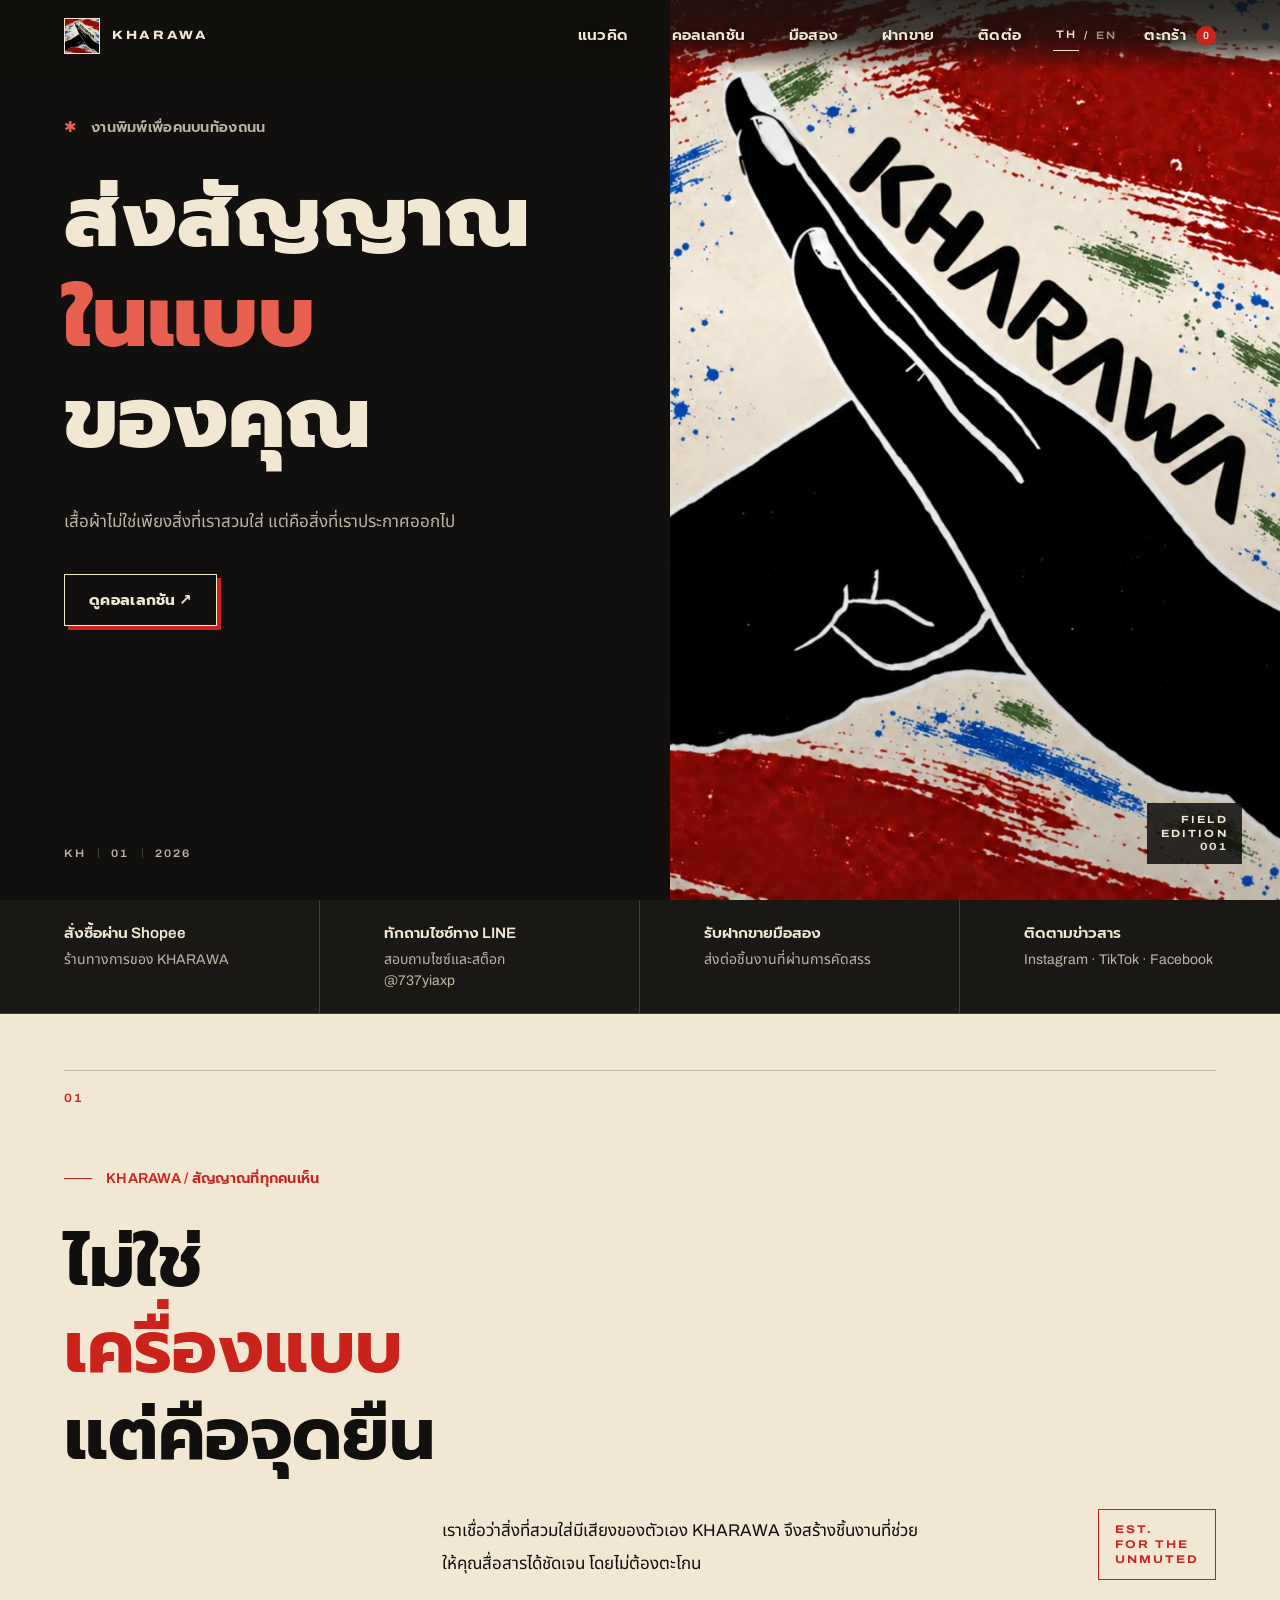
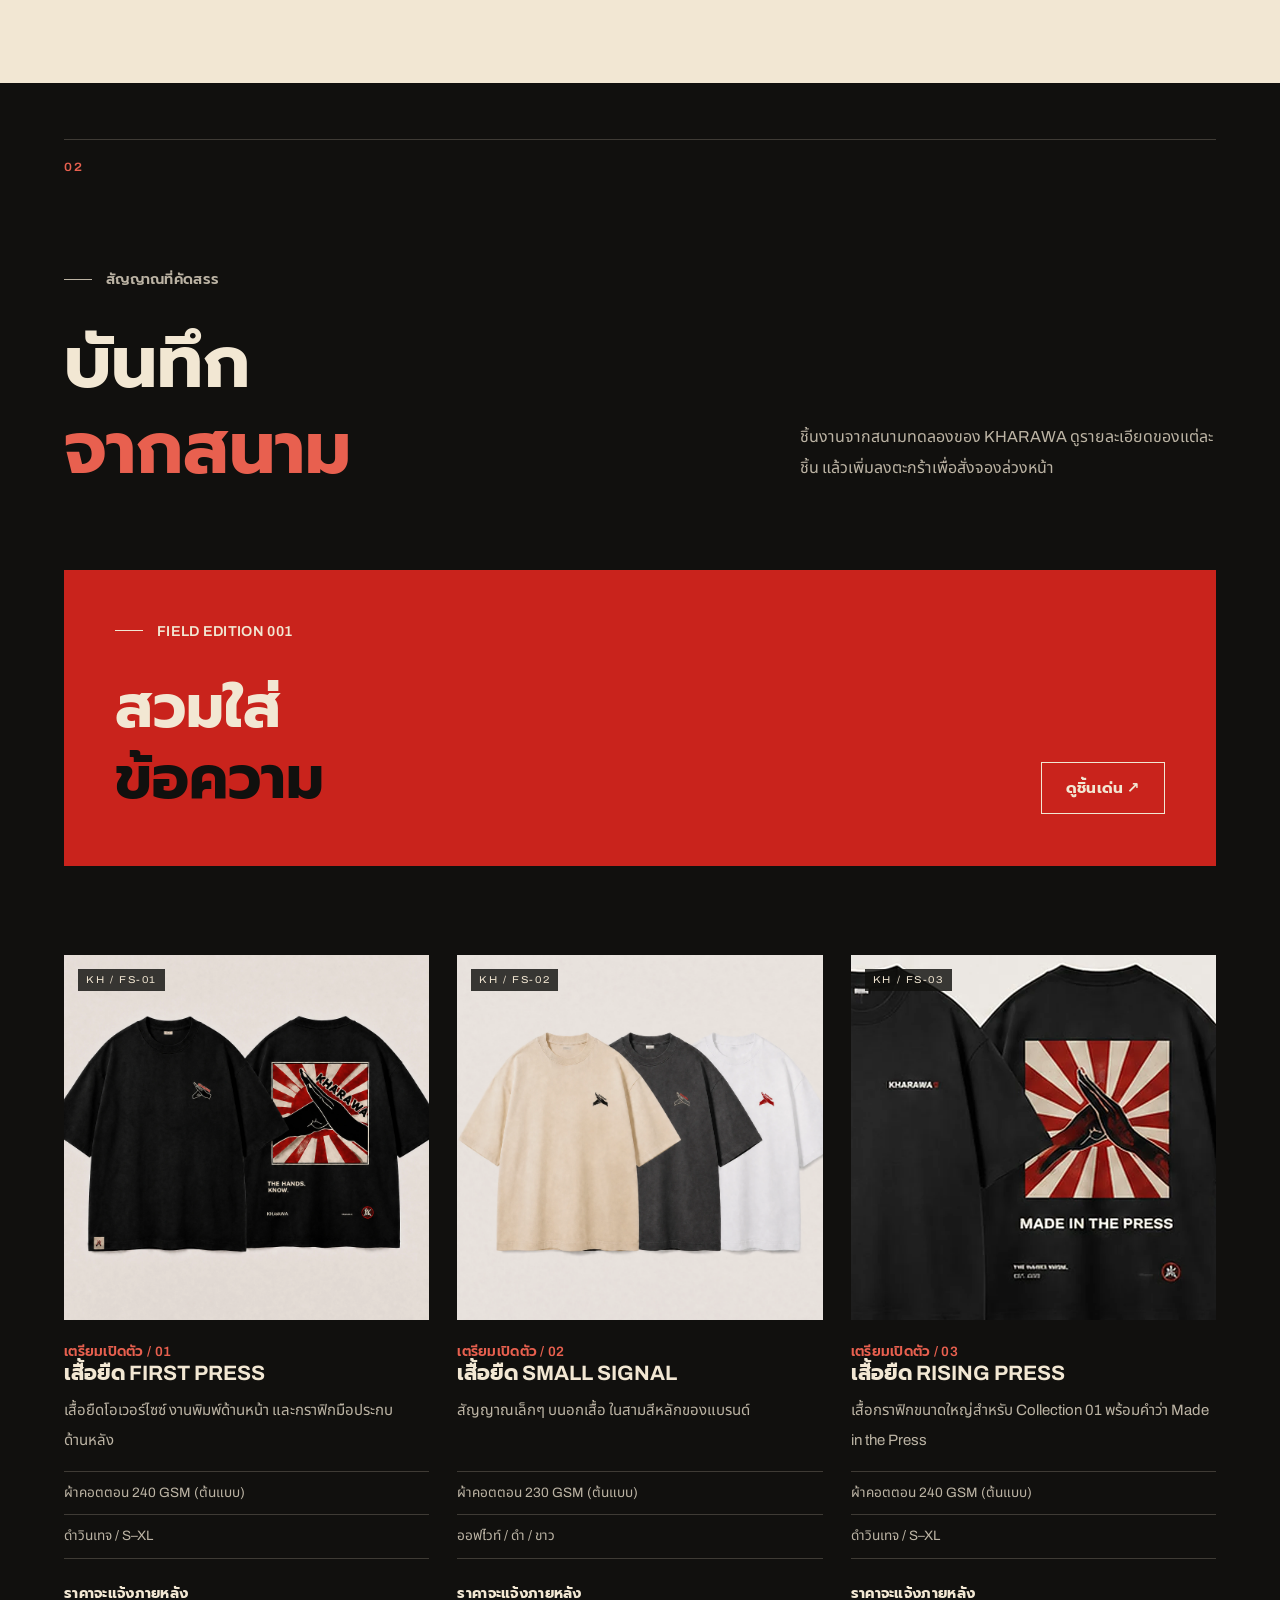
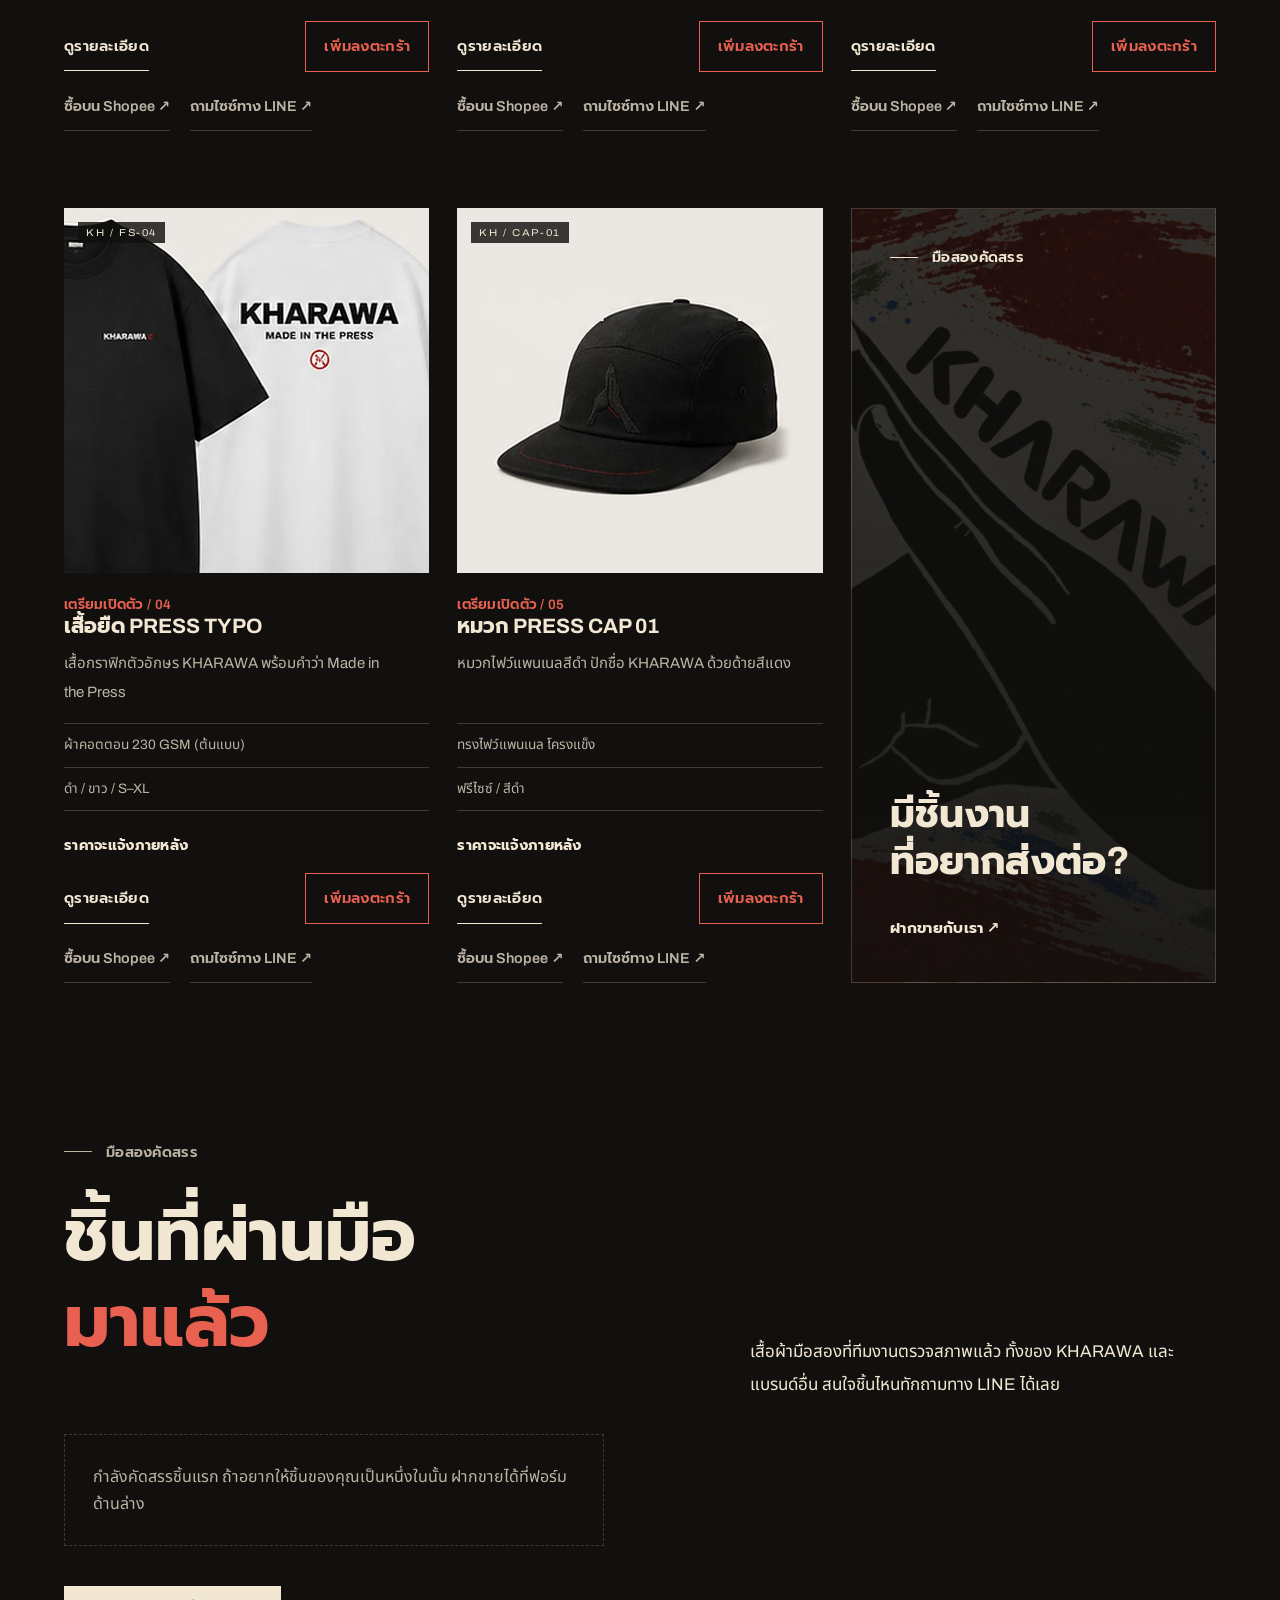
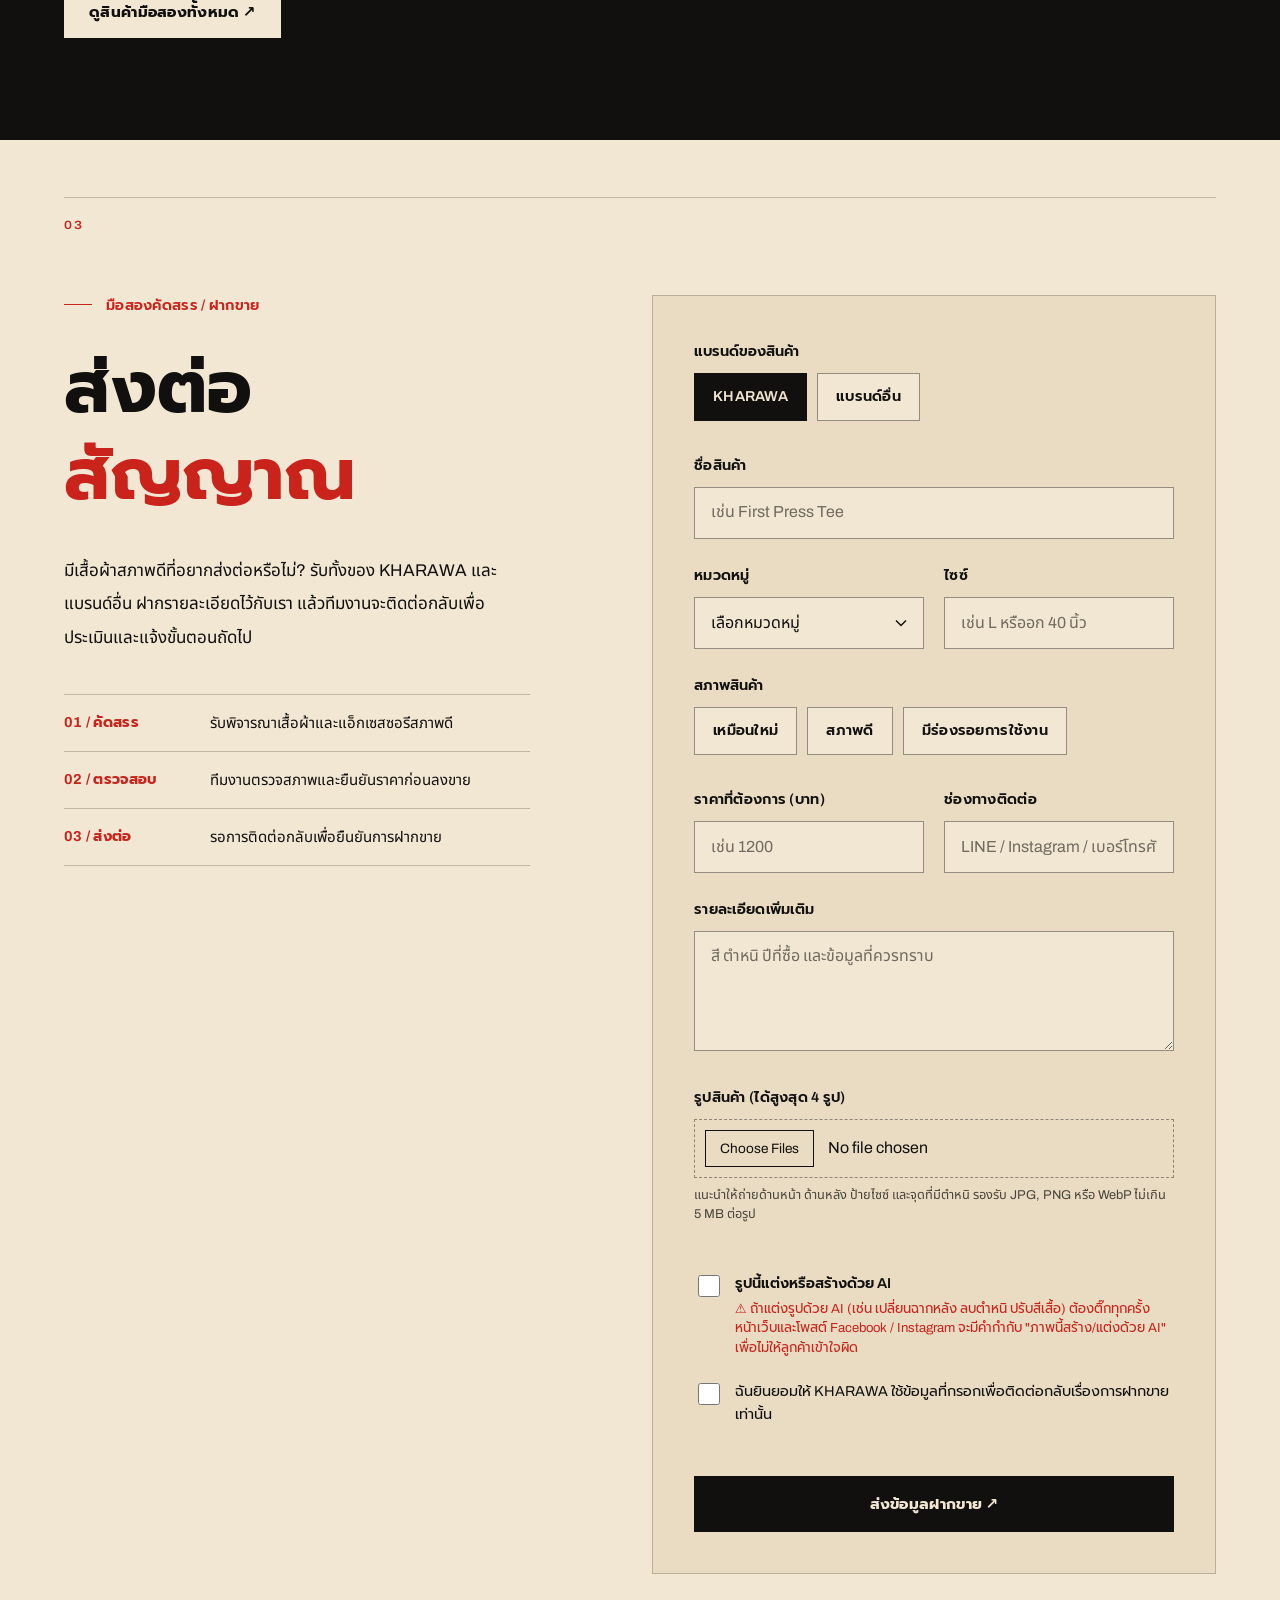
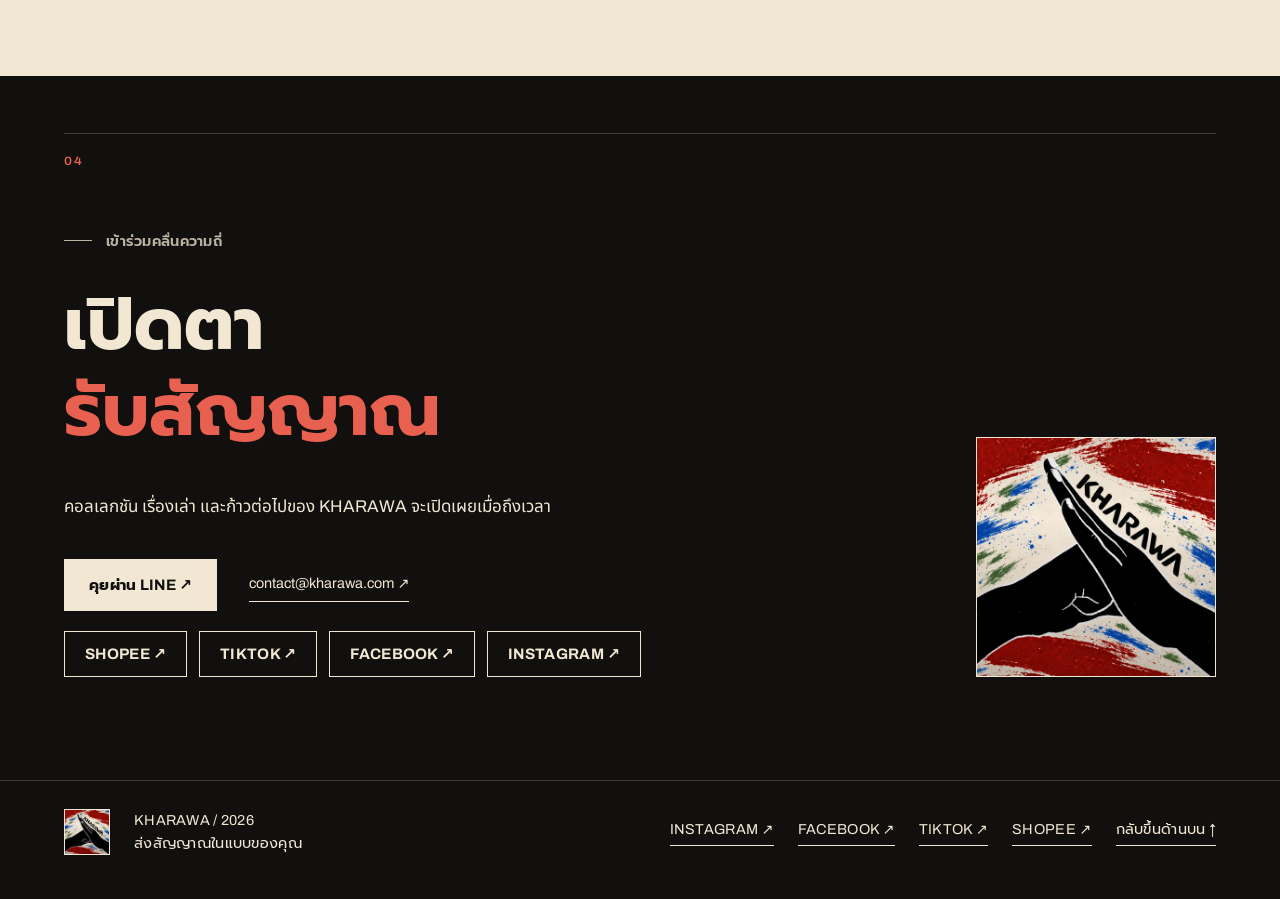
==== commit 4a4a1eab: "ช่องติ๊ก 'รูปนี้แต่งหรือสร้างด้วย AI' ในฟอร์มอัปโหลดรูปสินค้า และป้ายบนหน้าเว็บ - ฟอร์มฝากขาย: ช่องต" ====
--- a/site/index.html
+++ b/site/index.html
@@ -170,6 +170,7 @@
         <div class="form-row"><label><span data-i18n="consign.priceLabel">ราคาที่ต้องการ (บาท)</span><input name="price" type="number" min="0" step="1" inputmode="numeric" placeholder="เช่น 1200" data-i18n-placeholder="consign.pricePlaceholder" /></label><label><span data-i18n="consign.contactLabel">ช่องทางติดต่อ</span><input name="contact" required placeholder="LINE / Instagram / เบอร์โทรศัพท์" data-i18n-placeholder="consign.contactPlaceholder" /></label></div>
         <label><span data-i18n="consign.detailsLabel">รายละเอียดเพิ่มเติม</span><textarea name="details" rows="4" placeholder="สี ตำหนิ ปีที่ซื้อ และข้อมูลที่ควรทราบ" data-i18n-placeholder="consign.detailsPlaceholder"></textarea></label>
         <label class="file-field"><span data-i18n="consign.photoLabel">รูปสินค้า (ได้สูงสุด 4 รูป)</span><input id="consign-photo" name="photo" type="file" accept="image/jpeg,image/png,image/webp" multiple /><small data-i18n="consign.photoNote">แนะนำให้ถ่ายด้านหน้า ด้านหลัง ป้ายไซซ์ และจุดที่มีตำหนิ รองรับ JPG, PNG หรือ WebP ไม่เกิน 5 MB ต่อรูป</small><span class="photo-error" id="consign-photo-error" role="alert"></span><span class="photo-previews" id="consign-photo-previews"></span></label>
+        <label class="consent ai-check"><input type="checkbox" name="aiEdited" value="yes" /><span><span data-i18n="consign.ai">รูปนี้แต่งหรือสร้างด้วย AI</span><small data-i18n="consign.aiNote">⚠️ ถ้าแต่งรูปด้วย AI (เช่น เปลี่ยนฉากหลัง ลบตำหนิ ปรับสีเสื้อ) ต้องติ๊กทุกครั้ง หน้าเว็บและโพสต์ Facebook / Instagram จะมีคำกำกับ "ภาพนี้สร้าง/แต่งด้วย AI" เพื่อไม่ให้ลูกค้าเข้าใจผิด</small></span></label>
         <label class="consent"><input type="checkbox" name="consent" required /><span data-i18n="consign.consent">ฉันยินยอมให้ KHARAWA ใช้ข้อมูลที่กรอกเพื่อติดต่อกลับเรื่องการฝากขายเท่านั้น</span></label>
         <label class="hp-field" aria-hidden="true"><span>Website</span><input type="text" name="website" tabindex="-1" autocomplete="off" /></label>
         <span class="form-error" id="consign-form-error" role="alert"></span>
@@ -190,12 +191,12 @@
 
     <section class="contact section-black" id="contact" aria-labelledby="contact-title">
       <div class="section-index">04</div>
-      <div class="contact-main"><p class="eyebrow" data-i18n="contact.eyebrow">เข้าร่วมคลื่นความถี่</p><h2 id="contact-title" data-i18n-html="contact.title">เปิดตา<br /><em>รับสัญญาณ</em></h2><p class="body-copy" data-i18n="contact.body">คอลเลกชัน เรื่องเล่า และก้าวต่อไปของ KHARAWA จะเปิดเผยเมื่อถึงเวลา</p><div class="contact-actions"><a class="button button-cream" href="https://line.me/R/ti/p/%40737yiaxp" target="_blank" rel="noreferrer" data-i18n="contact.line">คุยผ่าน LINE ↗</a><a class="text-link" href="mailto:contact@kharawa.com" data-i18n="contact.email">contact@kharawa.com ↗</a></div><div class="contact-social"><a class="button button-light" href="https://shopee.co.th/liu.bei0705#product_list" target="_blank" rel="noopener noreferrer">Shopee ↗</a><a class="button button-light" href="https://www.tiktok.com/@liube72" target="_blank" rel="noopener noreferrer">TikTok ↗</a><a class="button button-light" href="https://www.facebook.com/profile.php?id=61594162431839" target="_blank" rel="noopener noreferrer">Facebook ↗</a><a class="button button-light" href="https://www.instagram.com/kharawa.liubei/" target="_blank" rel="noopener noreferrer">Instagram ↗</a></div></div>
+      <div class="contact-main"><p class="eyebrow" data-i18n="contact.eyebrow">เข้าร่วมคลื่นความถี่</p><h2 id="contact-title" data-i18n-html="contact.title">เปิดตา<br /><em>รับสัญญาณ</em></h2><p class="body-copy" data-i18n="contact.body">คอลเลกชัน เรื่องเล่า และก้าวต่อไปของ KHARAWA จะเปิดเผยเมื่อถึงเวลา</p><div class="contact-actions"><a class="button button-cream" href="https://line.me/R/ti/p/%40737yiaxp" target="_blank" rel="noreferrer" data-i18n="contact.line">คุยผ่าน LINE ↗</a><a class="text-link" href="mailto:contact@kharawa.com" data-i18n="contact.email">contact@kharawa.com ↗</a></div><div class="contact-social"><a class="button button-light" href="https://shopee.co.th/liu.bei0705#product_list" target="_blank" rel="noopener noreferrer">Shopee ↗</a><a class="button button-light" href="https://www.tiktok.com/@liube72" target="_blank" rel="noopener noreferrer">TikTok ↗</a><a class="button button-light" href="https://www.facebook.com/profile.php?id=61559849011860" target="_blank" rel="noopener noreferrer">Facebook ↗</a><a class="button button-light" href="https://www.instagram.com/kharawa.liubei/" target="_blank" rel="noopener noreferrer">Instagram ↗</a></div></div>
       <img class="contact-mark" src="./assets/icon-512.png" width="512" height="512" alt="โลโก้ KHARAWA" loading="lazy" />
     </section>
   </main>
 
-  <footer class="site-footer"><img src="./assets/icon-192.png" width="46" height="46" alt="โลโก้ KHARAWA" loading="lazy" /><p data-i18n-html="footer.signature">KHARAWA / 2026<br />ส่งสัญญาณในแบบของคุณ</p><a class="footer-shop" href="https://www.instagram.com/kharawa.liubei/" target="_blank" rel="noopener noreferrer">INSTAGRAM ↗</a><a class="footer-shop" href="https://www.facebook.com/profile.php?id=61594162431839" target="_blank" rel="noopener noreferrer">FACEBOOK ↗</a><a class="footer-shop" href="https://www.tiktok.com/@liube72" target="_blank" rel="noopener noreferrer">TIKTOK ↗</a><a class="footer-shop" href="https://shopee.co.th/liu.bei0705#product_list" target="_blank" rel="noopener noreferrer">SHOPEE ↗</a><a href="#top" data-i18n="footer.top">กลับขึ้นด้านบน ↑</a></footer>
+  <footer class="site-footer"><img src="./assets/icon-192.png" width="46" height="46" alt="โลโก้ KHARAWA" loading="lazy" /><p data-i18n-html="footer.signature">KHARAWA / 2026<br />ส่งสัญญาณในแบบของคุณ</p><a class="footer-shop" href="https://www.instagram.com/kharawa.liubei/" target="_blank" rel="noopener noreferrer">INSTAGRAM ↗</a><a class="footer-shop" href="https://www.facebook.com/profile.php?id=61559849011860" target="_blank" rel="noopener noreferrer">FACEBOOK ↗</a><a class="footer-shop" href="https://www.tiktok.com/@liube72" target="_blank" rel="noopener noreferrer">TIKTOK ↗</a><a class="footer-shop" href="https://shopee.co.th/liu.bei0705#product_list" target="_blank" rel="noopener noreferrer">SHOPEE ↗</a><a href="#top" data-i18n="footer.top">กลับขึ้นด้านบน ↑</a></footer>
   <script src="./config.js"></script>
   <script src="./preloved-data.js"></script>
   <script src="./share.js"></script>
--- a/site/styles.css
+++ b/site/styles.css
@@ -376,6 +376,8 @@
 .brand-other { margin: 14px 0 0 !important; }
 .consent { display: flex !important; gap: 12px; align-items: flex-start; }
 .consent input { flex: none; width: 22px; min-height: 22px; height: 22px; margin-top: 3px; accent-color: var(--black); }
+.consign-form .ai-check small { display: block; margin-top: 4px; color: var(--red); font-size: .82rem; line-height: 1.5; }
+.consign-form label.ai-check > span > span { display: block; font-weight: 600; }
 .consign-form label.consent > span:not(.photo-error) { margin: 0; font-size: .9rem; font-weight: 400; font-stretch: 100%; letter-spacing: 0; text-transform: none; line-height: 1.6; }
 .form-error { display: block; min-height: 1.4em; margin-bottom: 8px; color: #a31b15; font-size: .9rem; line-height: 1.5; }
 .photo-previews { display: flex; flex-wrap: wrap; gap: 10px; margin-top: 12px; }
@@ -409,6 +411,8 @@
 .preloved-media .status-badge { position: absolute; top: 10px; left: 10px; padding: 5px 10px; background: var(--cream); color: var(--black); font-size: .78rem; font-weight: 600; }
 .is-sold .preloved-media img { opacity: .45; }
 .is-sold .status-badge { background: var(--red); color: var(--cream); }
+.preloved-media .ai-badge { position: absolute; left: 10px; bottom: 10px; padding: 5px 10px; background: rgba(17, 16, 14, .86); color: var(--cream); font-size: .76rem; font-weight: 600; }
+.item-ai { margin: 12px 0 0; padding: 8px 12px; border: 1px solid var(--line); font-size: .9rem; }
 .preloved-brand { margin: 0; color: var(--red-hi); font-family: var(--font-display); font-size: .78rem; font-weight: 700; letter-spacing: var(--track-label); text-transform: uppercase; }
 html[lang="th"] .preloved-brand { letter-spacing: 0; }
 .preloved-card h3 { margin: 0; font-size: 1.1rem; line-height: 1.35; }
@@ -435,6 +439,9 @@
 .share-modal .filter-chip { display: inline-flex; align-items: center; text-decoration: none; }
 .share-modal .filter-chip:disabled { opacity: .5; cursor: wait; }
 .share-caption { width: 100%; box-sizing: border-box; padding: 12px; background: var(--black); color: var(--cream); border: 1px solid var(--line); font: inherit; font-size: .95rem; line-height: 1.6; resize: vertical; }
+.share-ai { display: flex; align-items: center; gap: 10px; min-height: 44px; margin: 4px 0 0; cursor: pointer; font-size: .95rem; }
+.share-ai input { width: 20px; height: 20px; accent-color: var(--red); }
+.share-ai-warn { margin: 0 0 10px; color: var(--red-hi); font-size: .85rem; line-height: 1.5; }
 .share-progress { width: 100%; }
 .share-video { display: block; width: 100%; max-height: 60dvh; margin-top: 12px; background: #000; }
 .hp-field { position: absolute; left: -9999px; width: 1px; height: 1px; overflow: hidden; }
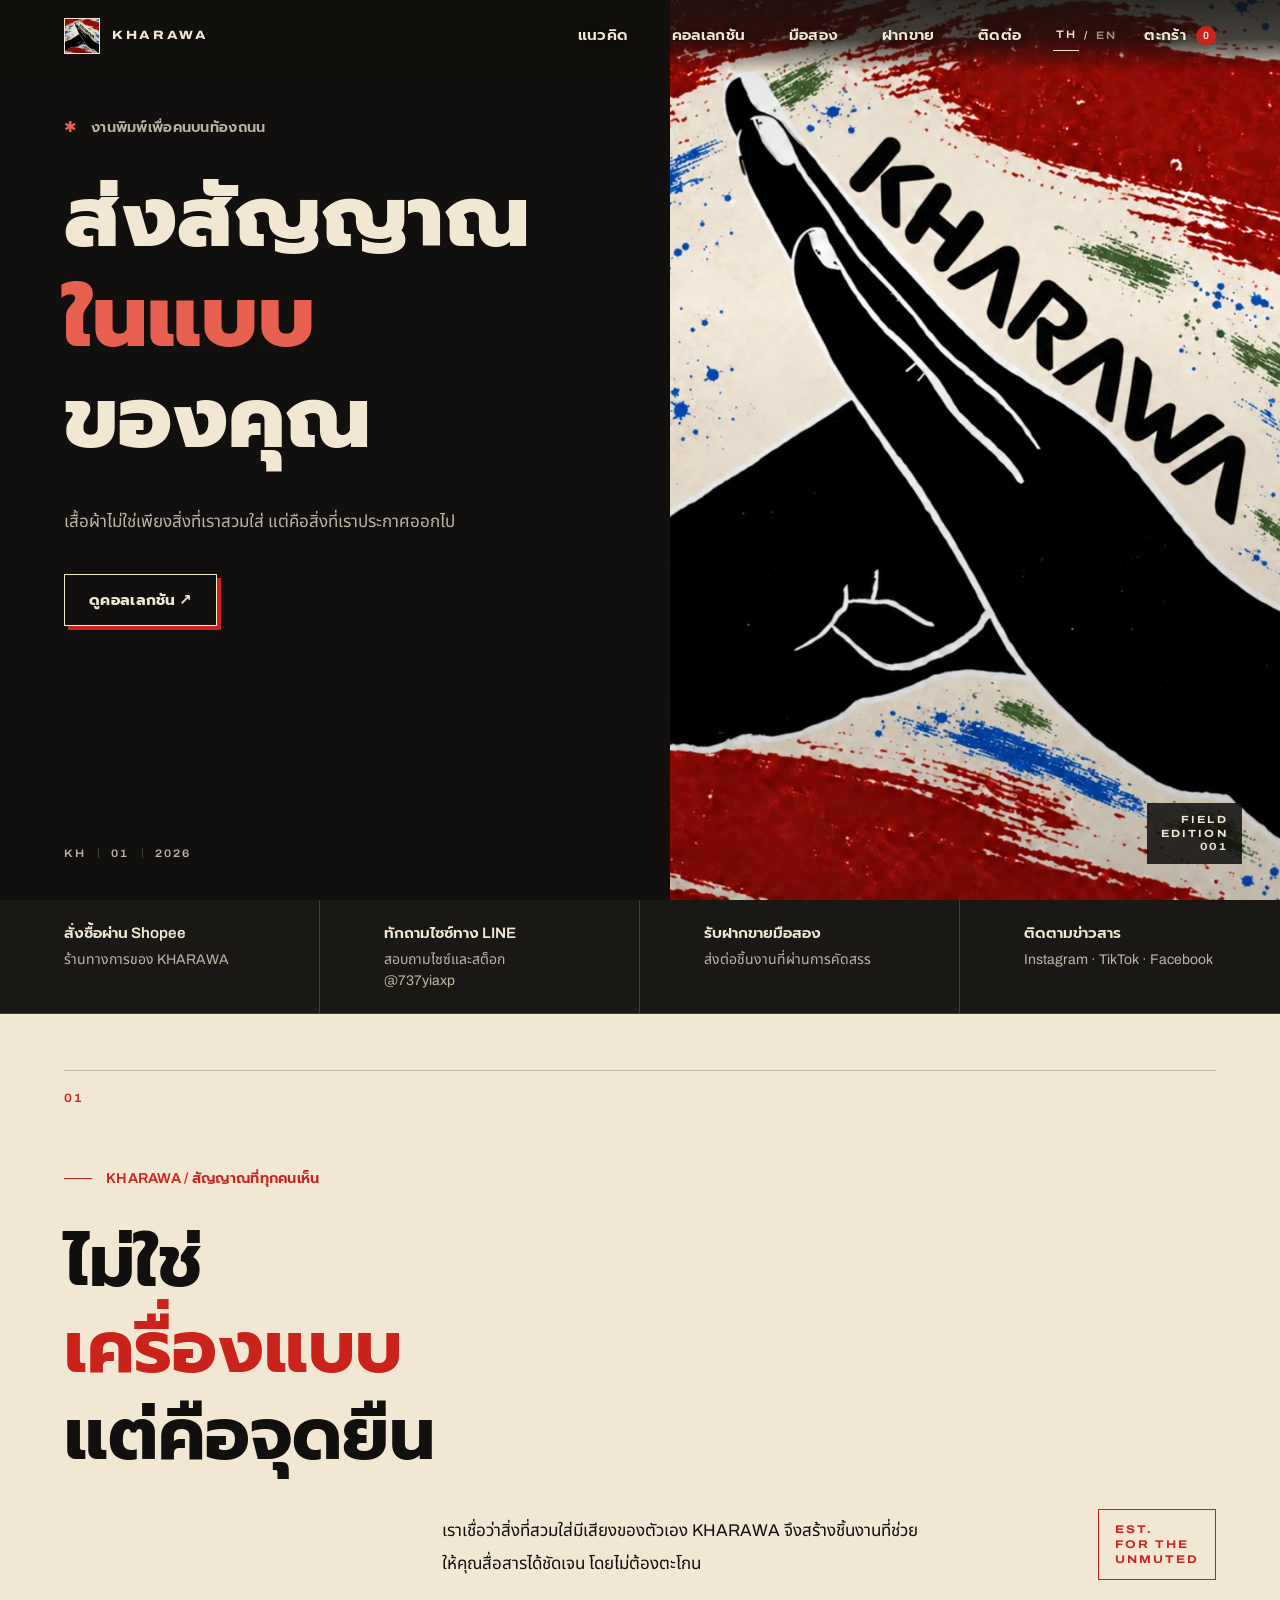
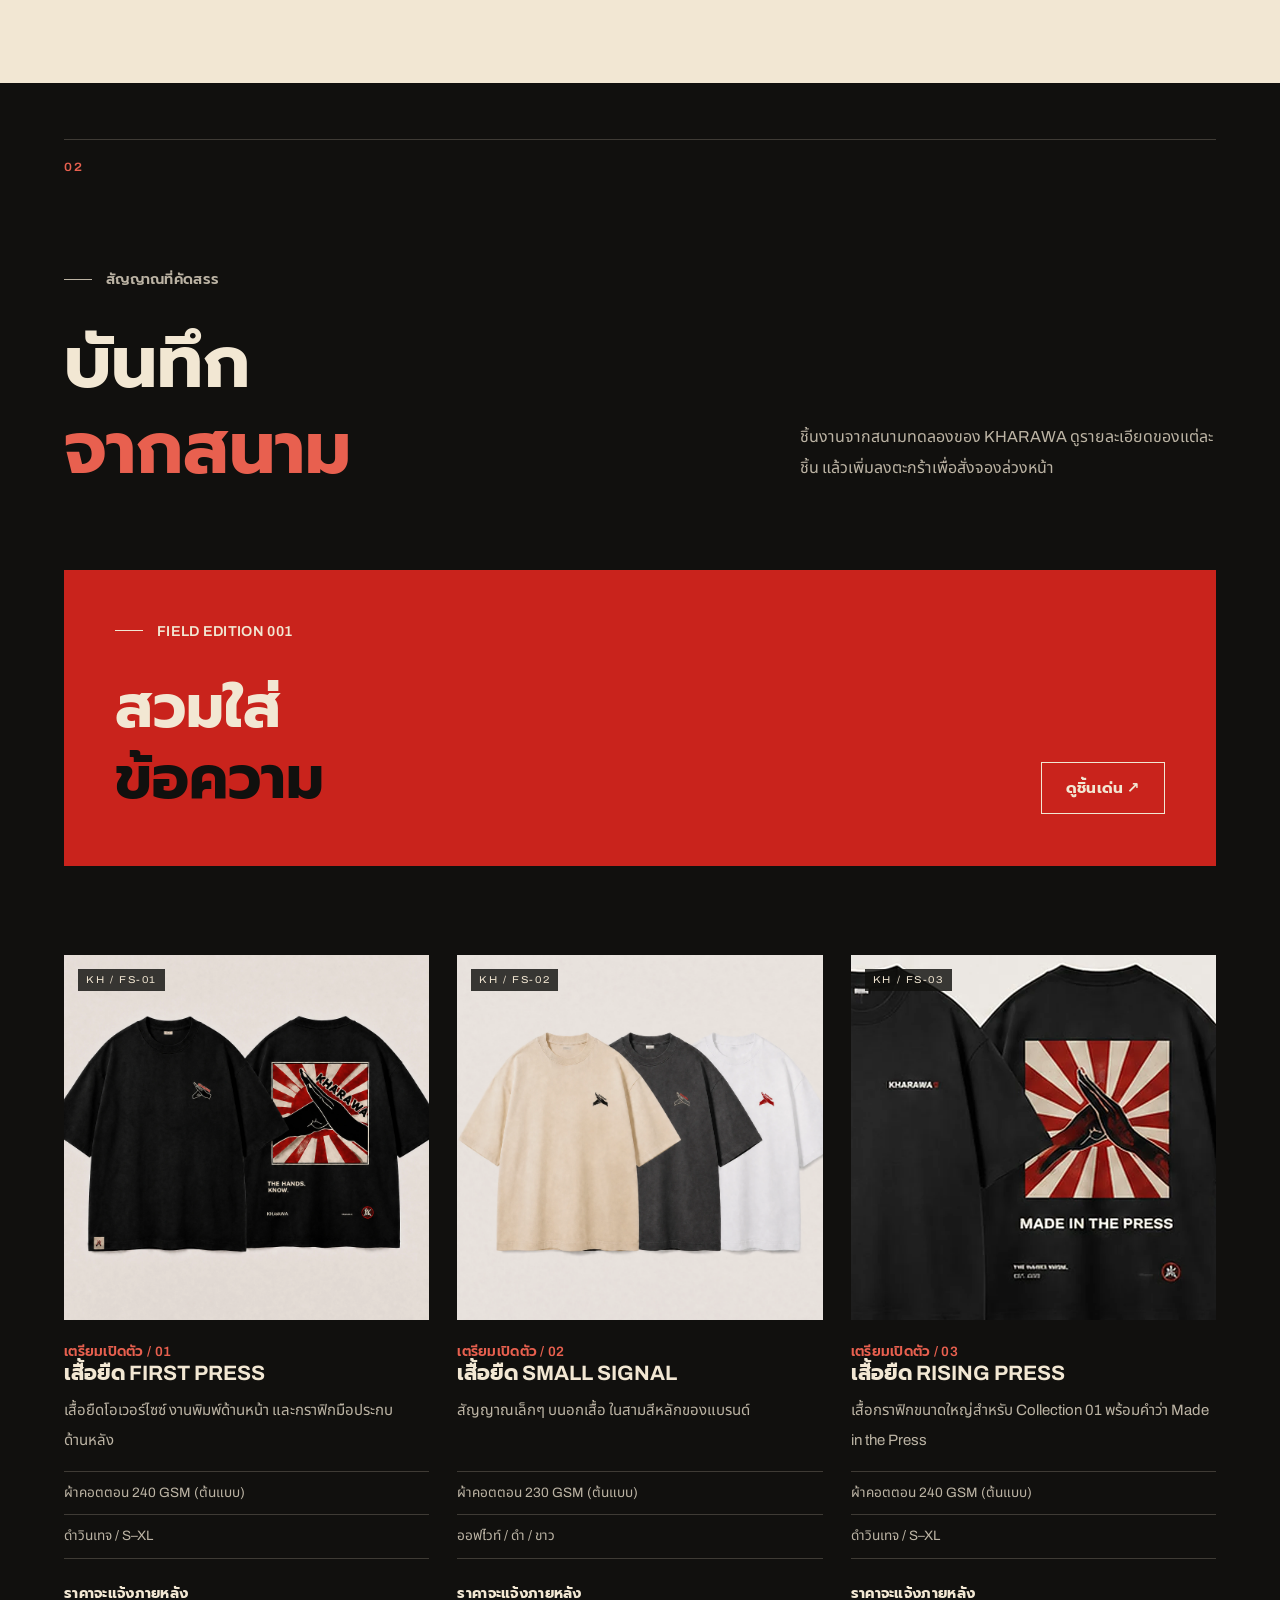
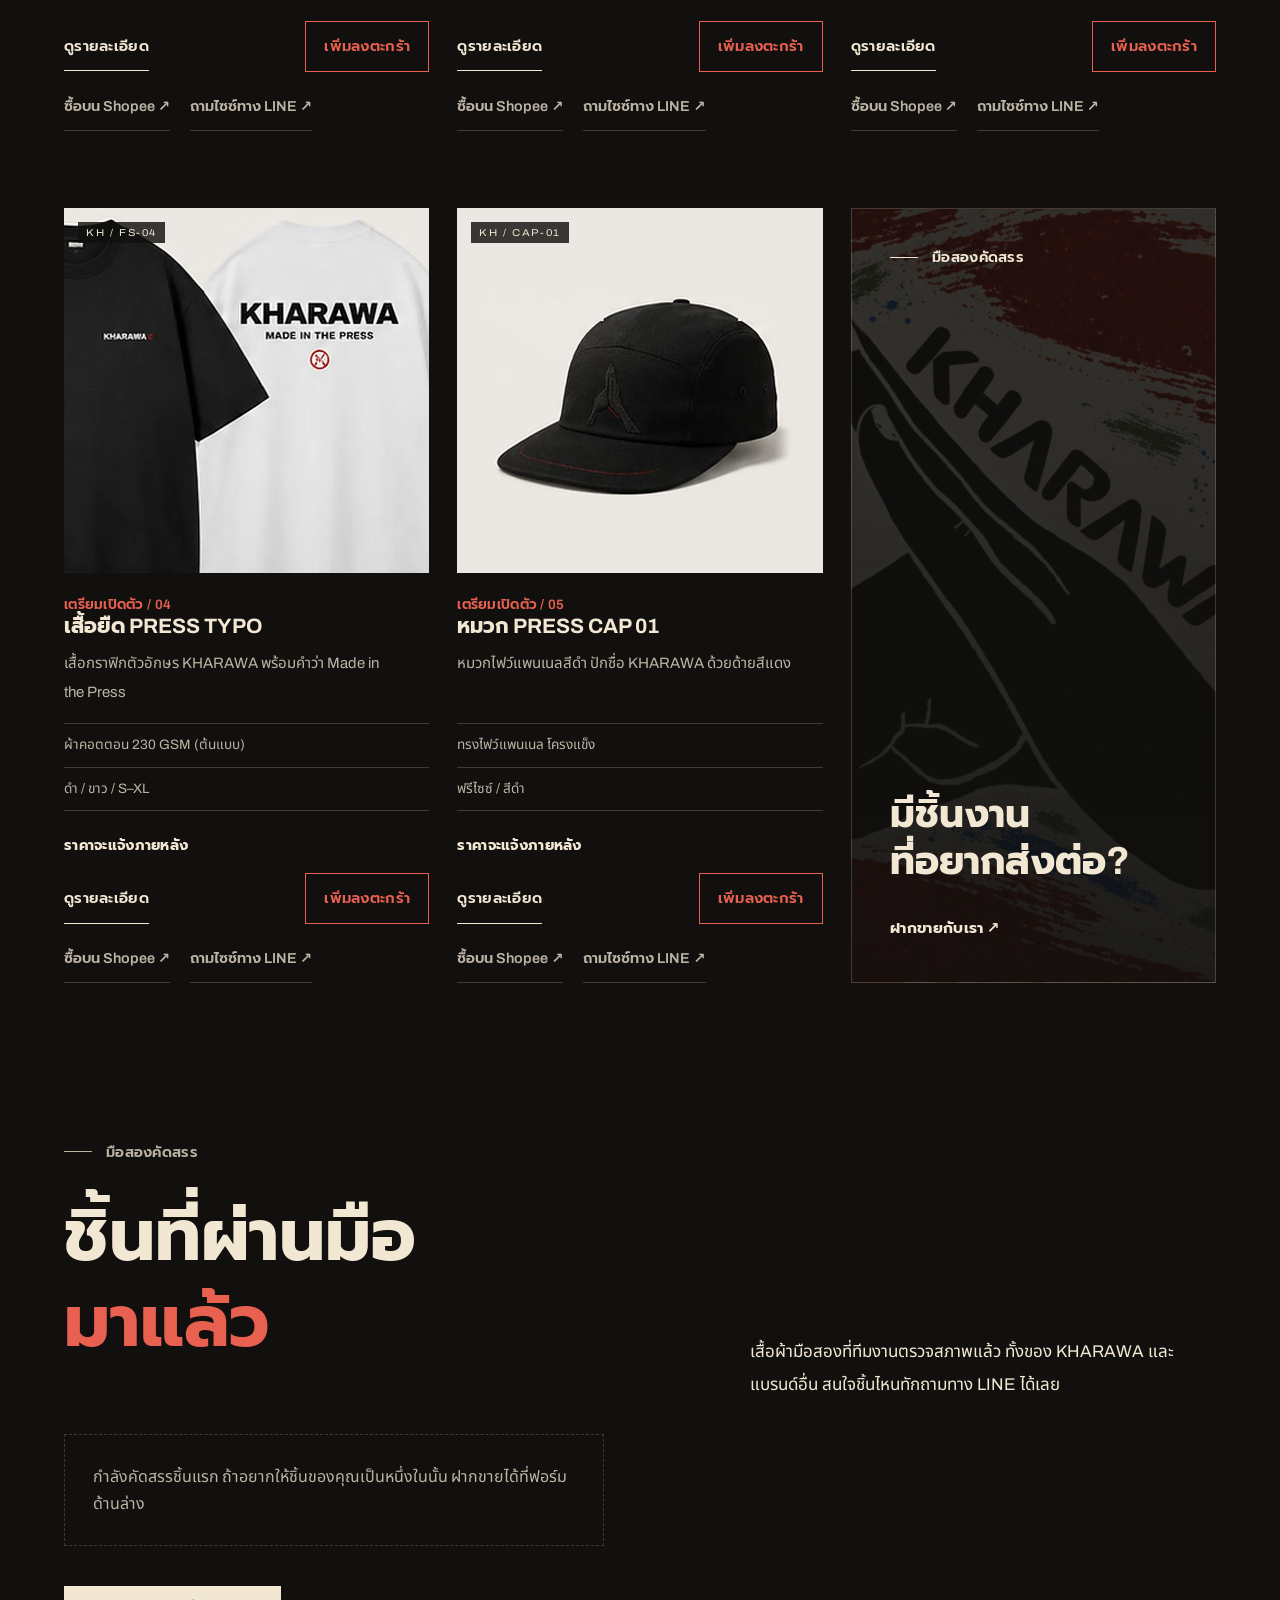
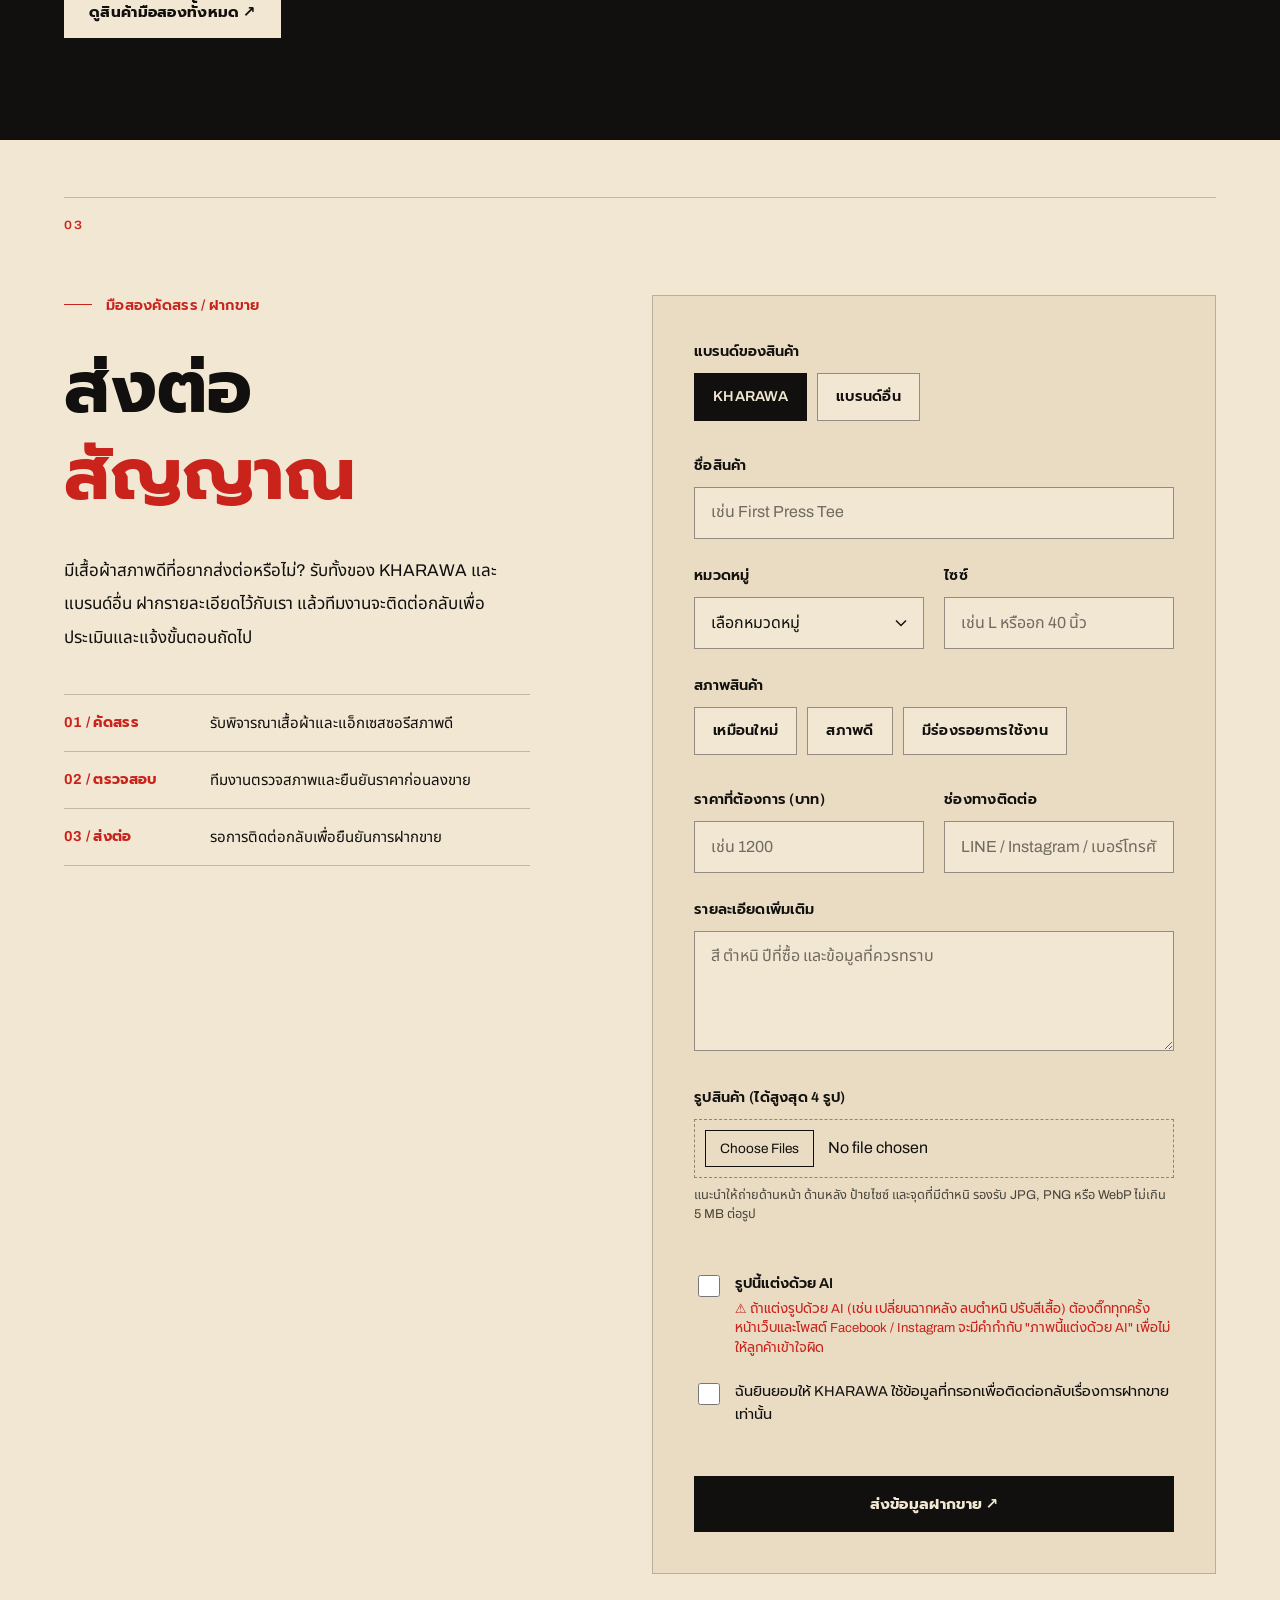
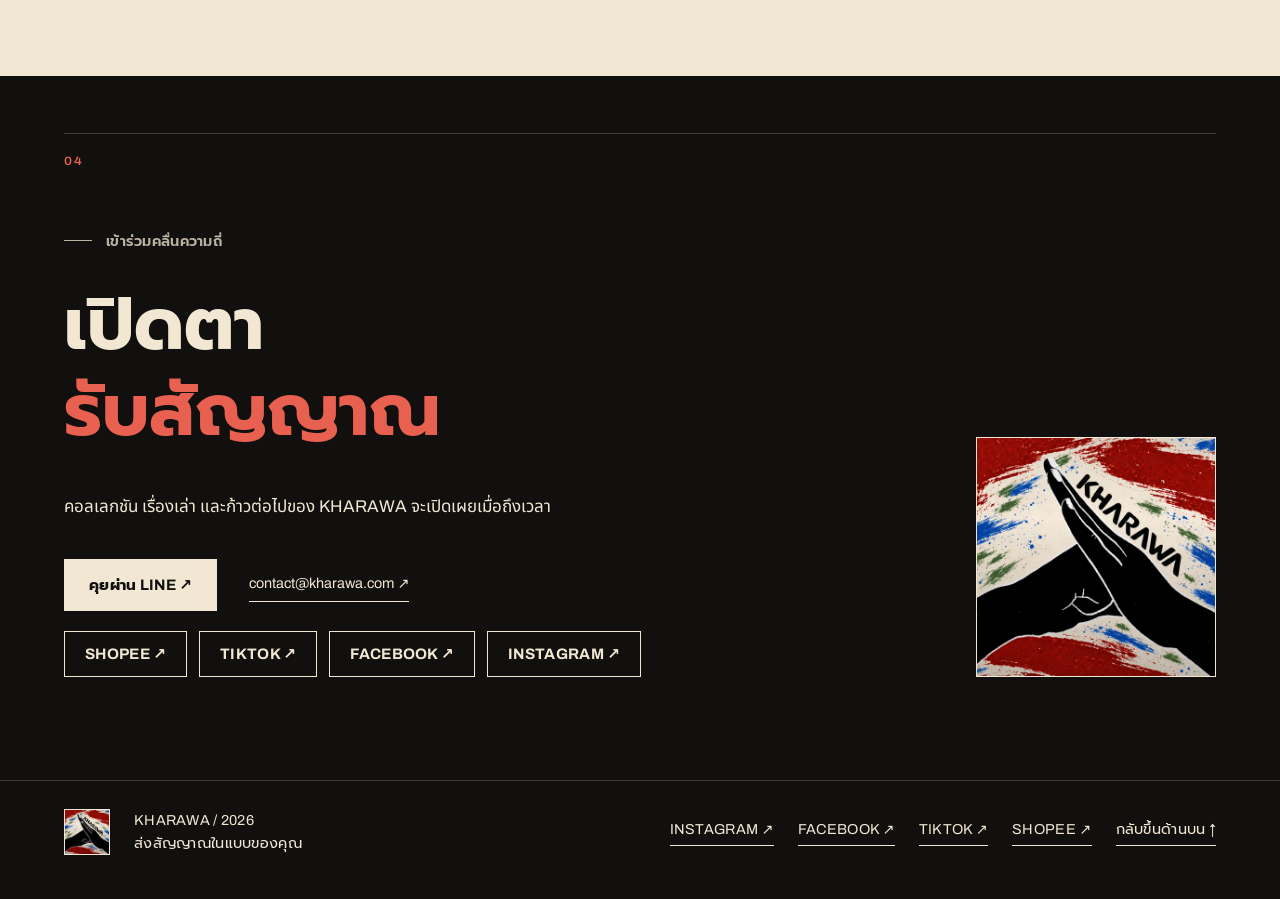
==== commit d3831e9a: "เปลี่ยนคำกำกับเป็น 'ภาพนี้แต่งด้วย AI' ทุกจุด ตามที่เจ้าของร้านขอ: ใช้ 'แต่งด้วย AI' อย่างเดียว ไม่ใ" ====
--- a/site/index.html
+++ b/site/index.html
@@ -170,7 +170,7 @@
         <div class="form-row"><label><span data-i18n="consign.priceLabel">ราคาที่ต้องการ (บาท)</span><input name="price" type="number" min="0" step="1" inputmode="numeric" placeholder="เช่น 1200" data-i18n-placeholder="consign.pricePlaceholder" /></label><label><span data-i18n="consign.contactLabel">ช่องทางติดต่อ</span><input name="contact" required placeholder="LINE / Instagram / เบอร์โทรศัพท์" data-i18n-placeholder="consign.contactPlaceholder" /></label></div>
         <label><span data-i18n="consign.detailsLabel">รายละเอียดเพิ่มเติม</span><textarea name="details" rows="4" placeholder="สี ตำหนิ ปีที่ซื้อ และข้อมูลที่ควรทราบ" data-i18n-placeholder="consign.detailsPlaceholder"></textarea></label>
         <label class="file-field"><span data-i18n="consign.photoLabel">รูปสินค้า (ได้สูงสุด 4 รูป)</span><input id="consign-photo" name="photo" type="file" accept="image/jpeg,image/png,image/webp" multiple /><small data-i18n="consign.photoNote">แนะนำให้ถ่ายด้านหน้า ด้านหลัง ป้ายไซซ์ และจุดที่มีตำหนิ รองรับ JPG, PNG หรือ WebP ไม่เกิน 5 MB ต่อรูป</small><span class="photo-error" id="consign-photo-error" role="alert"></span><span class="photo-previews" id="consign-photo-previews"></span></label>
-        <label class="consent ai-check"><input type="checkbox" name="aiEdited" value="yes" /><span><span data-i18n="consign.ai">รูปนี้แต่งหรือสร้างด้วย AI</span><small data-i18n="consign.aiNote">⚠️ ถ้าแต่งรูปด้วย AI (เช่น เปลี่ยนฉากหลัง ลบตำหนิ ปรับสีเสื้อ) ต้องติ๊กทุกครั้ง หน้าเว็บและโพสต์ Facebook / Instagram จะมีคำกำกับ "ภาพนี้สร้าง/แต่งด้วย AI" เพื่อไม่ให้ลูกค้าเข้าใจผิด</small></span></label>
+        <label class="consent ai-check"><input type="checkbox" name="aiEdited" value="yes" /><span><span data-i18n="consign.ai">รูปนี้แต่งด้วย AI</span><small data-i18n="consign.aiNote">⚠️ ถ้าแต่งรูปด้วย AI (เช่น เปลี่ยนฉากหลัง ลบตำหนิ ปรับสีเสื้อ) ต้องติ๊กทุกครั้ง หน้าเว็บและโพสต์ Facebook / Instagram จะมีคำกำกับ "ภาพนี้แต่งด้วย AI" เพื่อไม่ให้ลูกค้าเข้าใจผิด</small></span></label>
         <label class="consent"><input type="checkbox" name="consent" required /><span data-i18n="consign.consent">ฉันยินยอมให้ KHARAWA ใช้ข้อมูลที่กรอกเพื่อติดต่อกลับเรื่องการฝากขายเท่านั้น</span></label>
         <label class="hp-field" aria-hidden="true"><span>Website</span><input type="text" name="website" tabindex="-1" autocomplete="off" /></label>
         <span class="form-error" id="consign-form-error" role="alert"></span>
